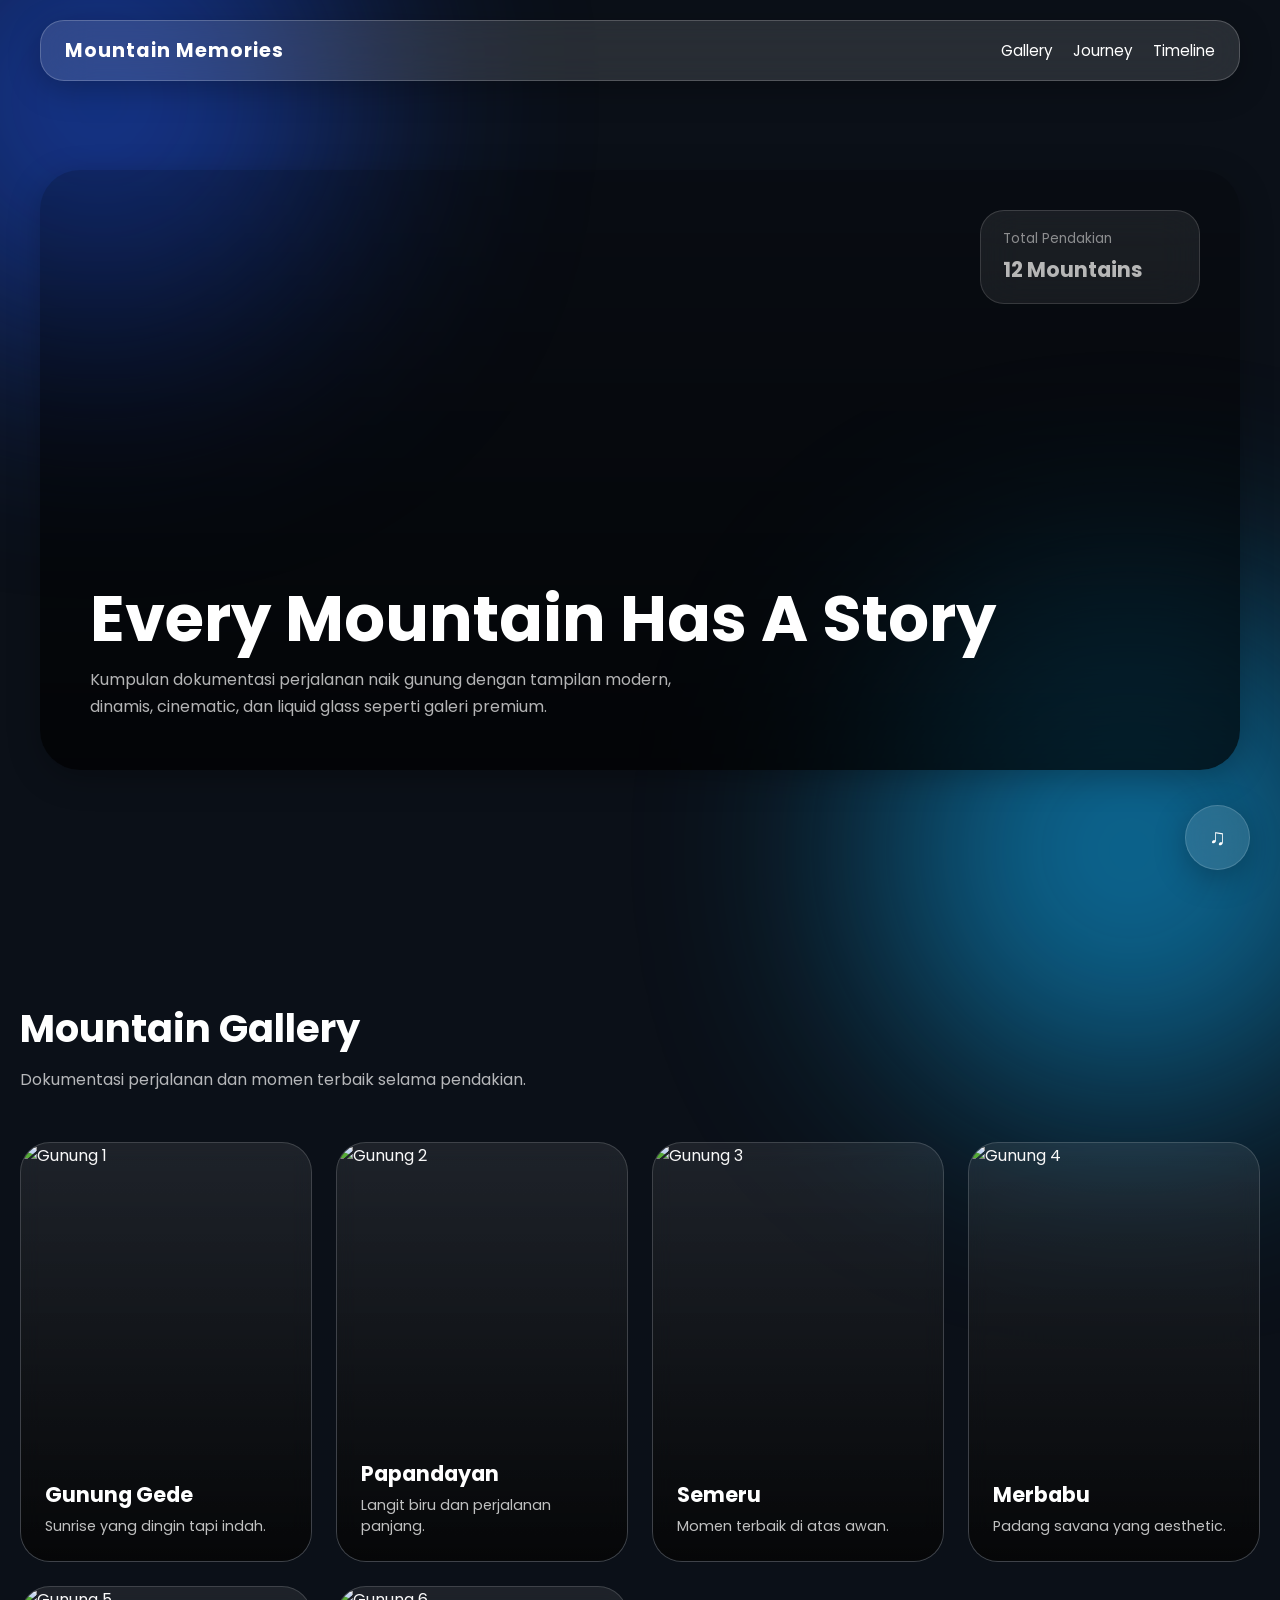
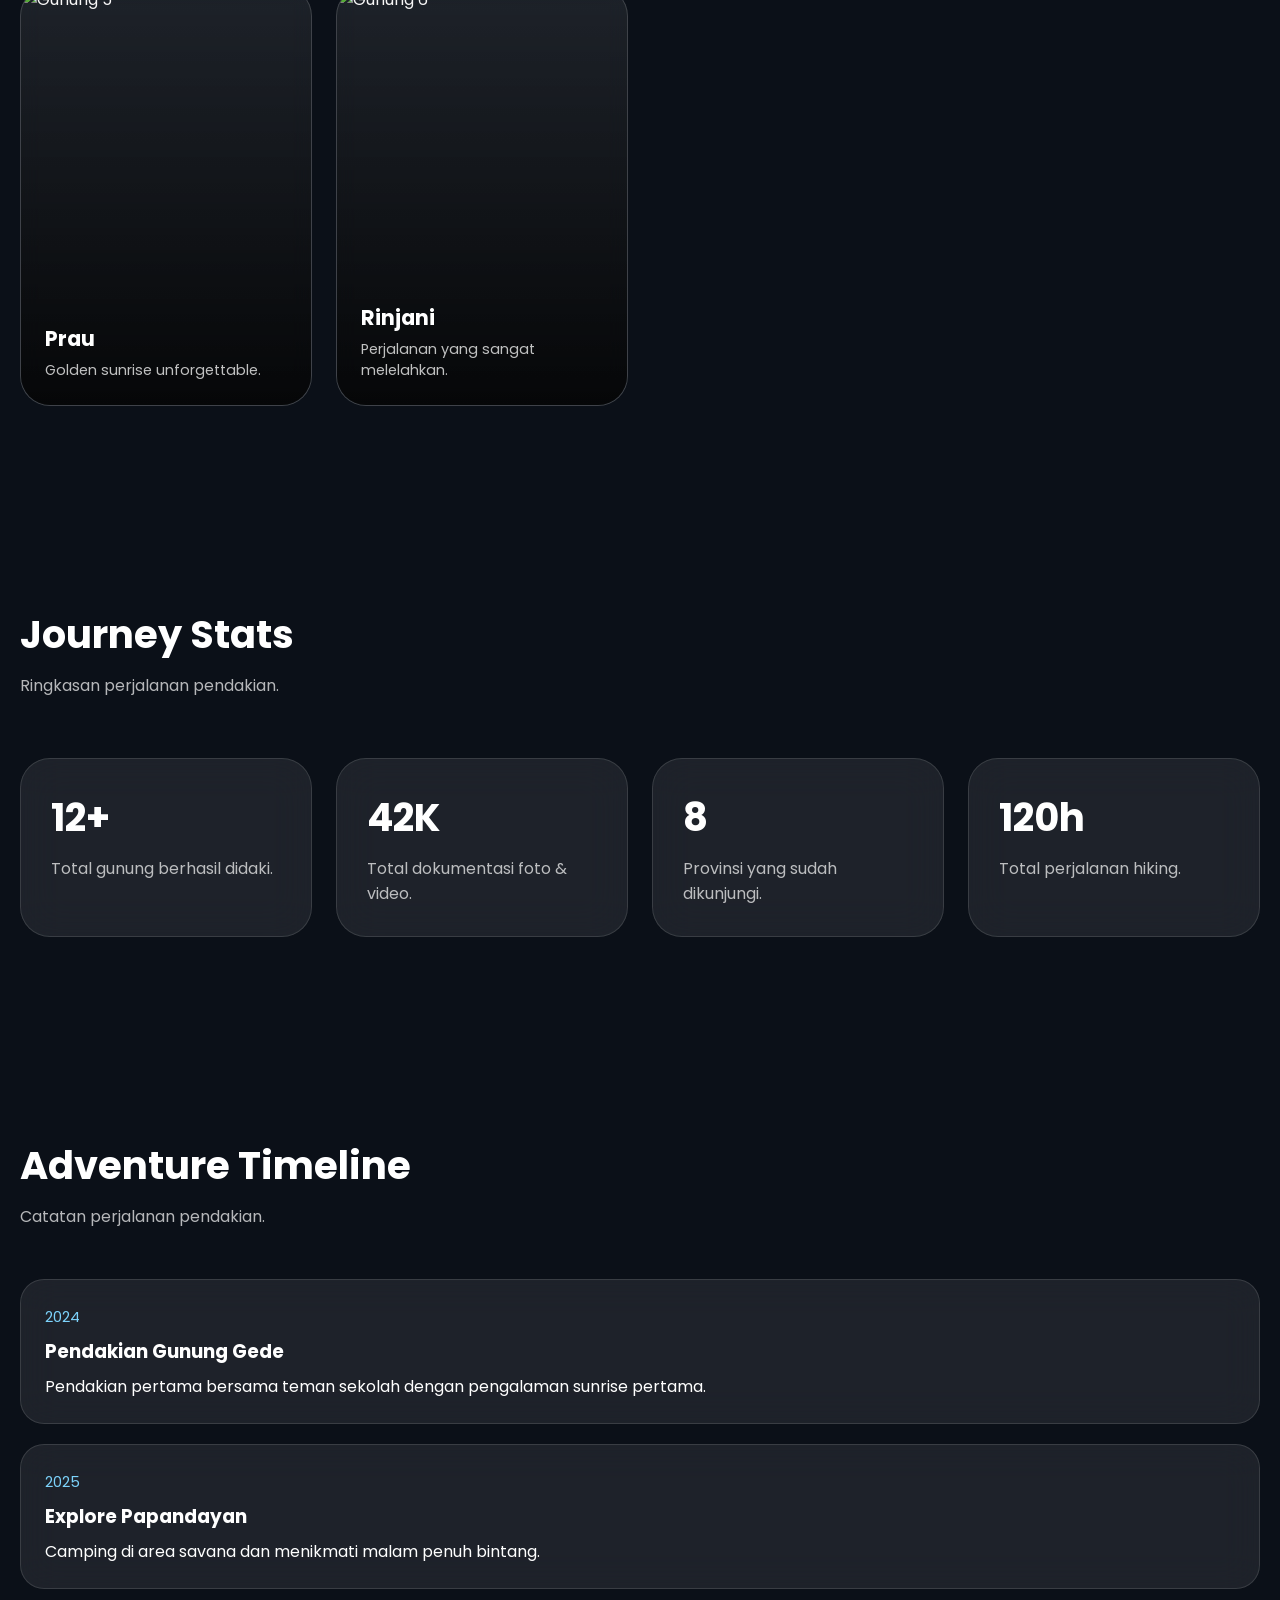
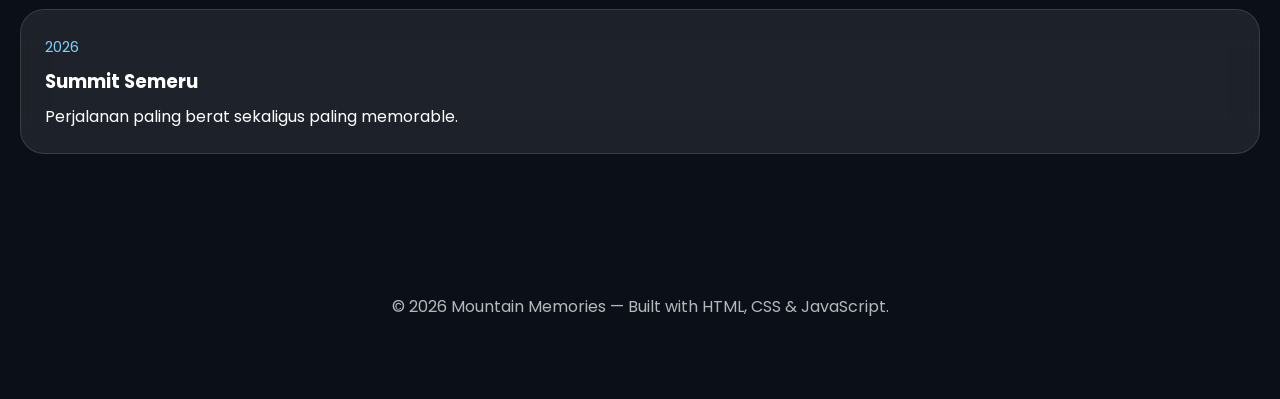
==== gallery/index.html @ 08ed3177 "update galery" ====
<!DOCTYPE html>
<html lang="id">
<head>
  <meta charset="UTF-8" />
  <meta name="viewport" content="width=device-width, initial-scale=1.0" />
  <title>Mountain Memories</title>

  <link rel="preconnect" href="https://fonts.googleapis.com">
  <link rel="preconnect" href="https://fonts.gstatic.com" crossorigin>
  <link href="https://fonts.googleapis.com/css2?family=Poppins:wght@300;400;500;600;700&display=swap" rel="stylesheet">

  <style>
    * {
      margin: 0;
      padding: 0;
      box-sizing: border-box;
    }

    :root {
      --glass: rgba(255,255,255,0.12);
      --glass-border: rgba(255,255,255,0.2);
      --shadow: 0 8px 32px rgba(0,0,0,0.25);
      --text: #ffffff;
      --muted: rgba(255,255,255,0.7);
      --bg: #0b1018;
    }

    body {
      font-family: 'Poppins', sans-serif;
      background: var(--bg);
      color: var(--text);
      overflow-x: hidden;
      min-height: 100vh;
      position: relative;
    }

    body::before,
    body::after {
      content: '';
      position: fixed;
      width: 500px;
      height: 500px;
      border-radius: 50%;
      filter: blur(120px);
      z-index: -1;
      opacity: 0.6;
    }

    body::before {
      background: #1d4ed8;
      top: -150px;
      left: -150px;
    }

    body::after {
      background: #0ea5e9;
      bottom: -200px;
      right: -100px;
    }

    .navbar {
      position: fixed;
      top: 20px;
      left: 50%;
      transform: translateX(-50%);
      width: calc(100% - 40px);
      max-width: 1200px;
      padding: 15px 24px;
      border-radius: 24px;
      background: var(--glass);
      backdrop-filter: blur(25px);
      border: 1px solid var(--glass-border);
      box-shadow: var(--shadow);
      display: flex;
      justify-content: space-between;
      align-items: center;
      z-index: 1000;
    }

    .logo {
      font-size: 1.2rem;
      font-weight: 700;
      letter-spacing: 1px;
    }

    .nav-links {
      display: flex;
      gap: 20px;
    }

    .nav-links a {
      text-decoration: none;
      color: white;
      font-size: 0.95rem;
      transition: 0.3s ease;
    }

    .nav-links a:hover {
      opacity: 0.7;
    }

    .hero {
      min-height: 100vh;
      display: flex;
      align-items: center;
      justify-content: center;
      padding: 120px 20px 80px;
      position: relative;
    }

    .hero-card {
      width: 100%;
      max-width: 1200px;
      min-height: 600px;
      border-radius: 40px;
      overflow: hidden;
      position: relative;
      background: url('https://images.unsplash.com/photo-1506744038136-46273834b3fb?q=80&w=1974&auto=format&fit=crop') center/cover;
      box-shadow: var(--shadow);
    }

    .hero-overlay {
      position: absolute;
      inset: 0;
      background: linear-gradient(to top, rgba(0,0,0,0.7), rgba(0,0,0,0.2));
      display: flex;
      flex-direction: column;
      justify-content: flex-end;
      padding: 50px;
    }

    .hero-overlay h1 {
      font-size: clamp(2.8rem, 5vw, 6rem);
      line-height: 1;
      margin-bottom: 15px;
    }

    .hero-overlay p {
      max-width: 600px;
      color: var(--muted);
      line-height: 1.7;
      font-size: 1rem;
    }

    .floating-info {
      position: absolute;
      top: 40px;
      right: 40px;
      padding: 18px 22px;
      border-radius: 24px;
      background: rgba(255,255,255,0.1);
      backdrop-filter: blur(20px);
      border: 1px solid rgba(255,255,255,0.2);
      width: 220px;
    }

    .floating-info span {
      display: block;
      color: var(--muted);
      font-size: 0.85rem;
      margin-bottom: 5px;
    }

    .floating-info h3 {
      font-size: 1.3rem;
    }

    .section {
      padding: 100px 20px;
      max-width: 1300px;
      margin: auto;
    }

    .section-title {
      margin-bottom: 50px;
    }

    .section-title h2 {
      font-size: 2.4rem;
      margin-bottom: 10px;
    }

    .section-title p {
      color: var(--muted);
    }

    .gallery-grid {
      display: grid;
      grid-template-columns: repeat(auto-fit, minmax(280px, 1fr));
      gap: 24px;
    }

    .gallery-card {
      position: relative;
      height: 420px;
      overflow: hidden;
      border-radius: 30px;
      cursor: pointer;
      transition: transform 0.5s ease;
      background: rgba(255,255,255,0.08);
      border: 1px solid rgba(255,255,255,0.15);
      backdrop-filter: blur(10px);
    }

    .gallery-card:hover {
      transform: translateY(-10px) scale(1.02);
    }

    .gallery-card img {
      width: 100%;
      height: 100%;
      object-fit: cover;
      transition: 0.6s ease;
    }

    .gallery-card:hover img {
      transform: scale(1.1);
    }

    .gallery-content {
      position: absolute;
      inset: 0;
      background: linear-gradient(to top, rgba(0,0,0,0.8), transparent);
      display: flex;
      flex-direction: column;
      justify-content: flex-end;
      padding: 24px;
    }

    .gallery-content h3 {
      font-size: 1.3rem;
      margin-bottom: 6px;
    }

    .gallery-content p {
      color: rgba(255,255,255,0.75);
      font-size: 0.9rem;
    }

    .stats {
      display: grid;
      grid-template-columns: repeat(auto-fit, minmax(220px, 1fr));
      gap: 24px;
      margin-top: 60px;
    }

    .stat-card {
      padding: 30px;
      border-radius: 30px;
      background: rgba(255,255,255,0.08);
      backdrop-filter: blur(20px);
      border: 1px solid rgba(255,255,255,0.12);
      transition: 0.4s ease;
    }

    .stat-card:hover {
      transform: translateY(-8px);
    }

    .stat-card h2 {
      font-size: 2.4rem;
      margin-bottom: 10px;
    }

    .stat-card p {
      color: var(--muted);
    }

    .timeline {
      display: flex;
      flex-direction: column;
      gap: 20px;
    }

    .timeline-card {
      padding: 24px;
      border-radius: 24px;
      background: rgba(255,255,255,0.08);
      border: 1px solid rgba(255,255,255,0.12);
      backdrop-filter: blur(18px);
      transition: 0.4s ease;
    }

    .timeline-card:hover {
      transform: translateX(10px);
    }

    .timeline-card span {
      color: #7dd3fc;
      font-size: 0.9rem;
    }

    .timeline-card h3 {
      margin: 8px 0;
    }

    footer {
      padding: 40px 20px 80px;
      text-align: center;
      color: var(--muted);
    }

    .lightbox {
      position: fixed;
      inset: 0;
      background: rgba(0,0,0,0.9);
      display: flex;
      align-items: center;
      justify-content: center;
      opacity: 0;
      pointer-events: none;
      transition: 0.4s ease;
      z-index: 2000;
      padding: 20px;
    }

    .lightbox.active {
      opacity: 1;
      pointer-events: auto;
    }

    .lightbox img {
      max-width: 90%;
      max-height: 90vh;
      border-radius: 24px;
    }

    .close-btn {
      position: absolute;
      top: 30px;
      right: 40px;
      font-size: 2rem;
      cursor: pointer;
      color: white;
    }

    .music-btn {
      position: fixed;
      bottom: 30px;
      right: 30px;
      width: 65px;
      height: 65px;
      border-radius: 50%;
      border: none;
      background: rgba(255,255,255,0.12);
      backdrop-filter: blur(20px);
      color: white;
      font-size: 1.4rem;
      cursor: pointer;
      border: 1px solid rgba(255,255,255,0.15);
      box-shadow: var(--shadow);
      transition: 0.4s ease;
      z-index: 1000;
    }

    .music-btn:hover {
      transform: scale(1.1);
    }

    .reveal {
      opacity: 0;
      transform: translateY(40px);
      transition: 1s ease;
    }

    .reveal.active {
      opacity: 1;
      transform: translateY(0);
    }

    @media(max-width: 768px) {
      .navbar {
        padding: 14px 18px;
      }

      .nav-links {
        display: none;
      }

      .hero-overlay {
        padding: 30px;
      }

      .floating-info {
        top: auto;
        bottom: 20px;
        right: 20px;
        width: 180px;
      }

      .gallery-card {
        height: 350px;
      }
/* ========================= */
/* RESPONSIVE TABLET */
/* ========================= */
@media (max-width: 1024px) {

  .navbar {
    width: calc(100% - 30px);
    padding: 14px 20px;
  }

  .hero {
    padding-top: 120px;
  }

  .hero-card {
    min-height: 520px;
    border-radius: 32px;
  }

  .hero-overlay {
    padding: 40px;
  }

  .hero-overlay h1 {
    font-size: clamp(2.5rem, 5vw, 4.5rem);
  }

  .floating-info {
    width: 200px;
    top: 30px;
    right: 30px;
  }

  .gallery-grid {
    grid-template-columns: repeat(2, 1fr);
    grid-auto-rows: 240px;
  }

  .gallery-card.landscape {
    grid-column: span 2;
  }

  .gallery-card.portrait {
    grid-row: span 2;
  }

  .section {
    padding: 80px 20px;
  }

  .stats {
    grid-template-columns: repeat(2, 1fr);
  }
}


/* ========================= */
/* RESPONSIVE MOBILE */
/* ========================= */
@media (max-width: 768px) {

  body {
    overflow-x: hidden;
  }

  .navbar {
    top: 14px;
    width: calc(100% - 20px);
    padding: 14px 16px;
    border-radius: 20px;
  }

  .logo {
    font-size: 1rem;
  }

  .nav-links {
    display: none;
  }

  .hero {
    min-height: auto;
    padding: 110px 14px 50px;
  }

  .hero-card {
    min-height: 520px;
    border-radius: 28px;
  }

  .hero-overlay {
    padding: 24px;
  }

  .hero-overlay h1 {
    font-size: 2.2rem;
    line-height: 1.1;
    margin-bottom: 12px;
  }

  .hero-overlay p {
    font-size: 0.92rem;
    line-height: 1.6;
  }

  .floating-info {
    width: 160px;
    padding: 14px 18px;
    bottom: 20px;
    top: auto;
    right: 20px;
    border-radius: 18px;
  }

  .floating-info h3 {
    font-size: 1rem;
  }

  .section {
    padding: 70px 14px;
  }

  .section-title {
    margin-bottom: 30px;
  }

  .section-title h2 {
    font-size: 2rem;
  }

  .gallery-grid {
    display: flex;
    flex-direction: column;
    gap: 18px;
  }

  .gallery-card,
  .gallery-card.landscape,
  .gallery-card.portrait,
  .gallery-card.square {
    height: 300px;
  }

  .gallery-content {
    padding: 18px;
  }

  .gallery-content h3 {
    font-size: 1.1rem;
  }

  .gallery-content p {
    font-size: 0.82rem;
  }

  .stats {
    grid-template-columns: 1fr;
    gap: 18px;
  }

  .stat-card {
    padding: 24px;
    border-radius: 24px;
  }

  .timeline-card {
    padding: 20px;
  }

  .music-btn {
    width: 55px;
    height: 55px;
    font-size: 1.1rem;
    bottom: 20px;
    right: 20px;
  }

  .lightbox img {
    max-width: 100%;
    border-radius: 20px;
  }

  .close-btn {
    top: 20px;
    right: 20px;
  }
}
    }

/* ========================= */
/* RESPONSIVE SMALL MOBILE */
/* ========================= */
@media (max-width: 480px) {

  .hero-overlay h1 {
    font-size: 1.8rem;
  }

  .hero-overlay p {
    font-size: 0.85rem;
  }

  .gallery-card {
    height: 260px !important;
  }

  .section-title h2 {
    font-size: 1.6rem;
  }

  .stat-card h2 {
    font-size: 2rem;
  }

  .timeline-card h3 {
    font-size: 1rem;
  }
}
  </style>
</head>
<body>

  <nav class="navbar">
    <div class="logo">Mountain Memories</div>

    <div class="nav-links">
      <a href="#gallery">Gallery</a>
      <a href="#stats">Journey</a>
      <a href="#timeline">Timeline</a>
    </div>
  </nav>

  <section class="hero">
    <div class="hero-card reveal">

      <div class="floating-info">
        <span>Total Pendakian</span>
        <h3>12 Mountains</h3>
      </div>

      <div class="hero-overlay">
        <h1>Every Mountain Has A Story</h1>
        <p>
          Kumpulan dokumentasi perjalanan naik gunung dengan tampilan modern,
          dinamis, cinematic, dan liquid glass seperti galeri premium.
        </p>
      </div>

    </div>
  </section>

  <section class="section" id="gallery">

    <div class="section-title reveal">
      <h2>Mountain Gallery</h2>
      <p>Dokumentasi perjalanan dan momen terbaik selama pendakian.</p>
    </div>

    <div class="gallery-grid">

      <div class="gallery-card reveal">
        <img src="https://images.unsplash.com/photo-1464822759023-fed622ff2c3b?q=80&w=1974&auto=format&fit=crop" alt="Gunung 1">

        <div class="gallery-content">
          <h3>Gunung Gede</h3>
          <p>Sunrise yang dingin tapi indah.</p>
        </div>
      </div>

      <div class="gallery-card reveal">
        <img src="https://images.unsplash.com/photo-1500530855697-b586d89ba3ee?q=80&w=1974&auto=format&fit=crop" alt="Gunung 2">

        <div class="gallery-content">
          <h3>Papandayan</h3>
          <p>Langit biru dan perjalanan panjang.</p>
        </div>
      </div>

      <div class="gallery-card reveal">
        <img src="https://images.unsplash.com/photo-1519681393784-d120267933ba?q=80&w=1974&auto=format&fit=crop" alt="Gunung 3">

        <div class="gallery-content">
          <h3>Semeru</h3>
          <p>Momen terbaik di atas awan.</p>
        </div>
      </div>

      <div class="gallery-card reveal">
        <img src="https://images.unsplash.com/photo-1501785888041-af3ef285b470?q=80&w=1974&auto=format&fit=crop" alt="Gunung 4">

        <div class="gallery-content">
          <h3>Merbabu</h3>
          <p>Padang savana yang aesthetic.</p>
        </div>
      </div>

      <div class="gallery-card reveal">
        <img src="https://images.unsplash.com/photo-1441974231531-c6227db76b6e?q=80&w=1974&auto=format&fit=crop" alt="Gunung 5">

        <div class="gallery-content">
          <h3>Prau</h3>
          <p>Golden sunrise unforgettable.</p>
        </div>
      </div>

      <div class="gallery-card reveal">
        <img src="https://images.unsplash.com/photo-1507525428034-b723cf961d3e?q=80&w=1974&auto=format&fit=crop" alt="Gunung 6">

        <div class="gallery-content">
          <h3>Rinjani</h3>
          <p>Perjalanan yang sangat melelahkan.</p>
        </div>
      </div>

    </div>
  </section>

  <section class="section" id="stats">

    <div class="section-title reveal">
      <h2>Journey Stats</h2>
      <p>Ringkasan perjalanan pendakian.</p>
    </div>

    <div class="stats">

      <div class="stat-card reveal">
        <h2>12+</h2>
        <p>Total gunung berhasil didaki.</p>
      </div>

      <div class="stat-card reveal">
        <h2>42K</h2>
        <p>Total dokumentasi foto & video.</p>
      </div>

      <div class="stat-card reveal">
        <h2>8</h2>
        <p>Provinsi yang sudah dikunjungi.</p>
      </div>

      <div class="stat-card reveal">
        <h2>120h</h2>
        <p>Total perjalanan hiking.</p>
      </div>

    </div>
  </section>

  <section class="section" id="timeline">

    <div class="section-title reveal">
      <h2>Adventure Timeline</h2>
      <p>Catatan perjalanan pendakian.</p>
    </div>

    <div class="timeline">

      <div class="timeline-card reveal">
        <span>2024</span>
        <h3>Pendakian Gunung Gede</h3>
        <p>Pendakian pertama bersama teman sekolah dengan pengalaman sunrise pertama.</p>
      </div>

      <div class="timeline-card reveal">
        <span>2025</span>
        <h3>Explore Papandayan</h3>
        <p>Camping di area savana dan menikmati malam penuh bintang.</p>
      </div>

      <div class="timeline-card reveal">
        <span>2026</span>
        <h3>Summit Semeru</h3>
        <p>Perjalanan paling berat sekaligus paling memorable.</p>
      </div>

    </div>
  </section>

  <footer>
    © 2026 Mountain Memories — Built with HTML, CSS & JavaScript.
  </footer>

  <div class="lightbox" id="lightbox">
    <span class="close-btn">×</span>
    <img src="" alt="Preview">
  </div>

  <button class="music-btn">♫</button>

  <script>

    const cards = document.querySelectorAll('.gallery-card');
    const lightbox = document.getElementById('lightbox');
    const lightboxImg = lightbox.querySelector('img');
    const closeBtn = document.querySelector('.close-btn');

    cards.forEach(card => {
      card.addEventListener('click', () => {
        const imgSrc = card.querySelector('img').src;
        lightboxImg.src = imgSrc;
        lightbox.classList.add('active');
      });
    });

    closeBtn.addEventListener('click', () => {
      lightbox.classList.remove('active');
    });

    lightbox.addEventListener('click', (e) => {
      if(e.target === lightbox) {
        lightbox.classList.remove('active');
      }
    });

    const revealElements = document.querySelectorAll('.reveal');

    function revealOnScroll() {
      revealElements.forEach(el => {
        const windowHeight = window.innerHeight;
        const elementTop = el.getBoundingClientRect().top;

        if(elementTop < windowHeight - 80) {
          el.classList.add('active');
        }
      });
    }

    window.addEventListener('scroll', revealOnScroll);
    revealOnScroll();

    const hero = document.querySelector('.hero-card');

    document.addEventListener('mousemove', (e) => {
      const x = (window.innerWidth / 2 - e.pageX) / 40;
      const y = (window.innerHeight / 2 - e.pageY) / 40;

      hero.style.transform = `rotateY(${x}deg) rotateX(${-y}deg)`;
    });

  </script>

</body>
</html>
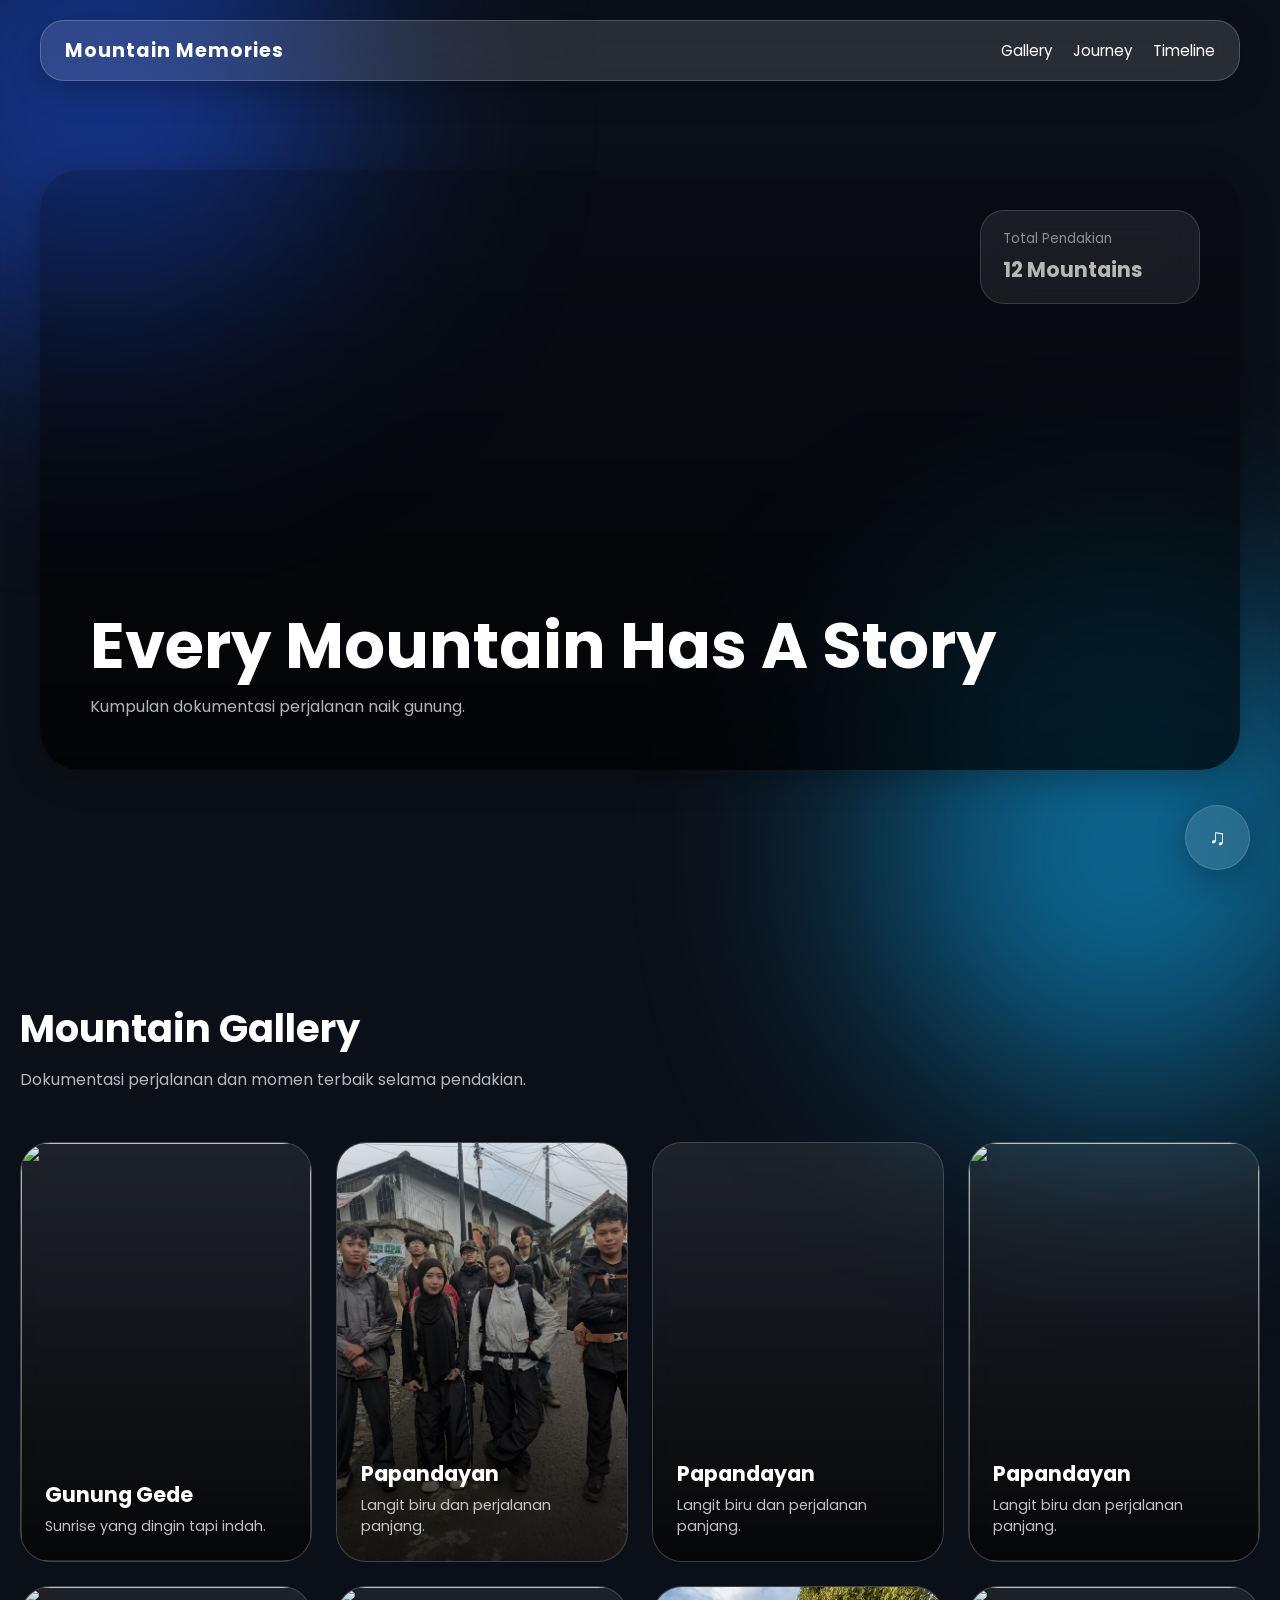
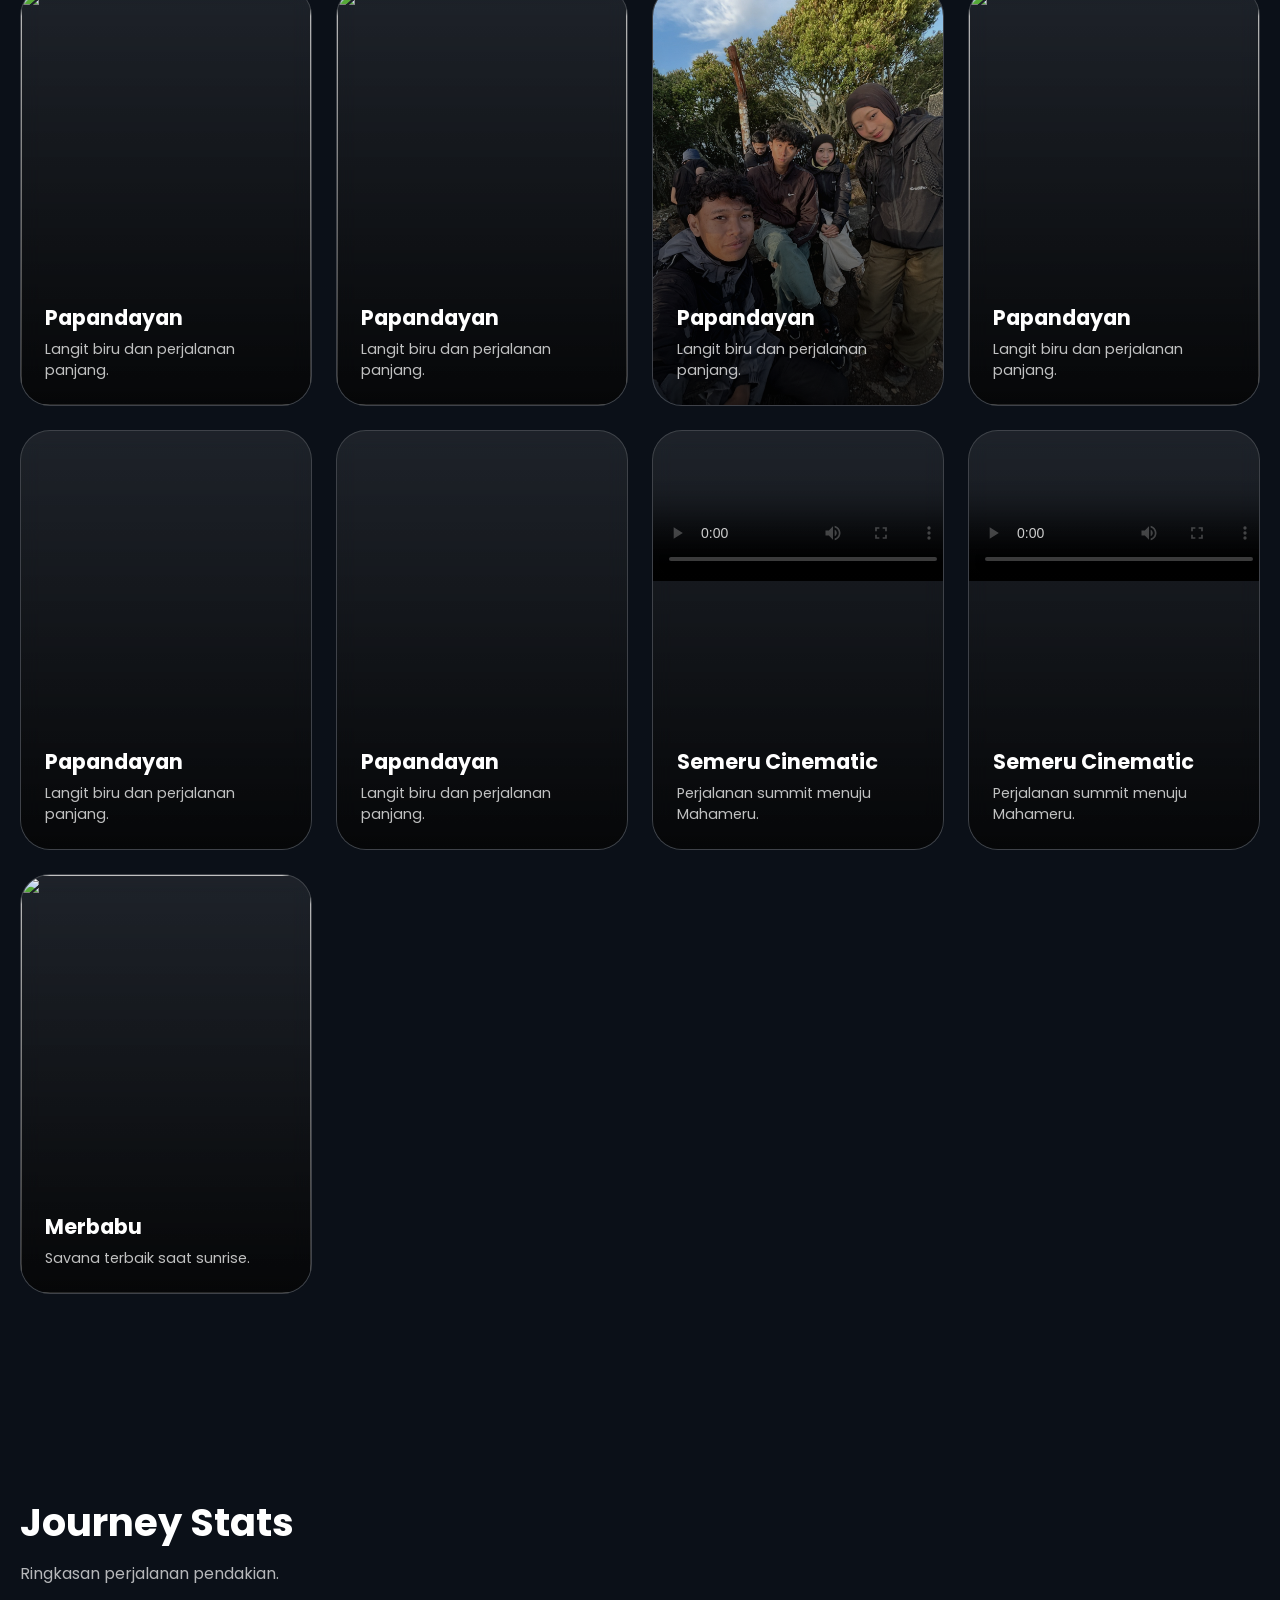
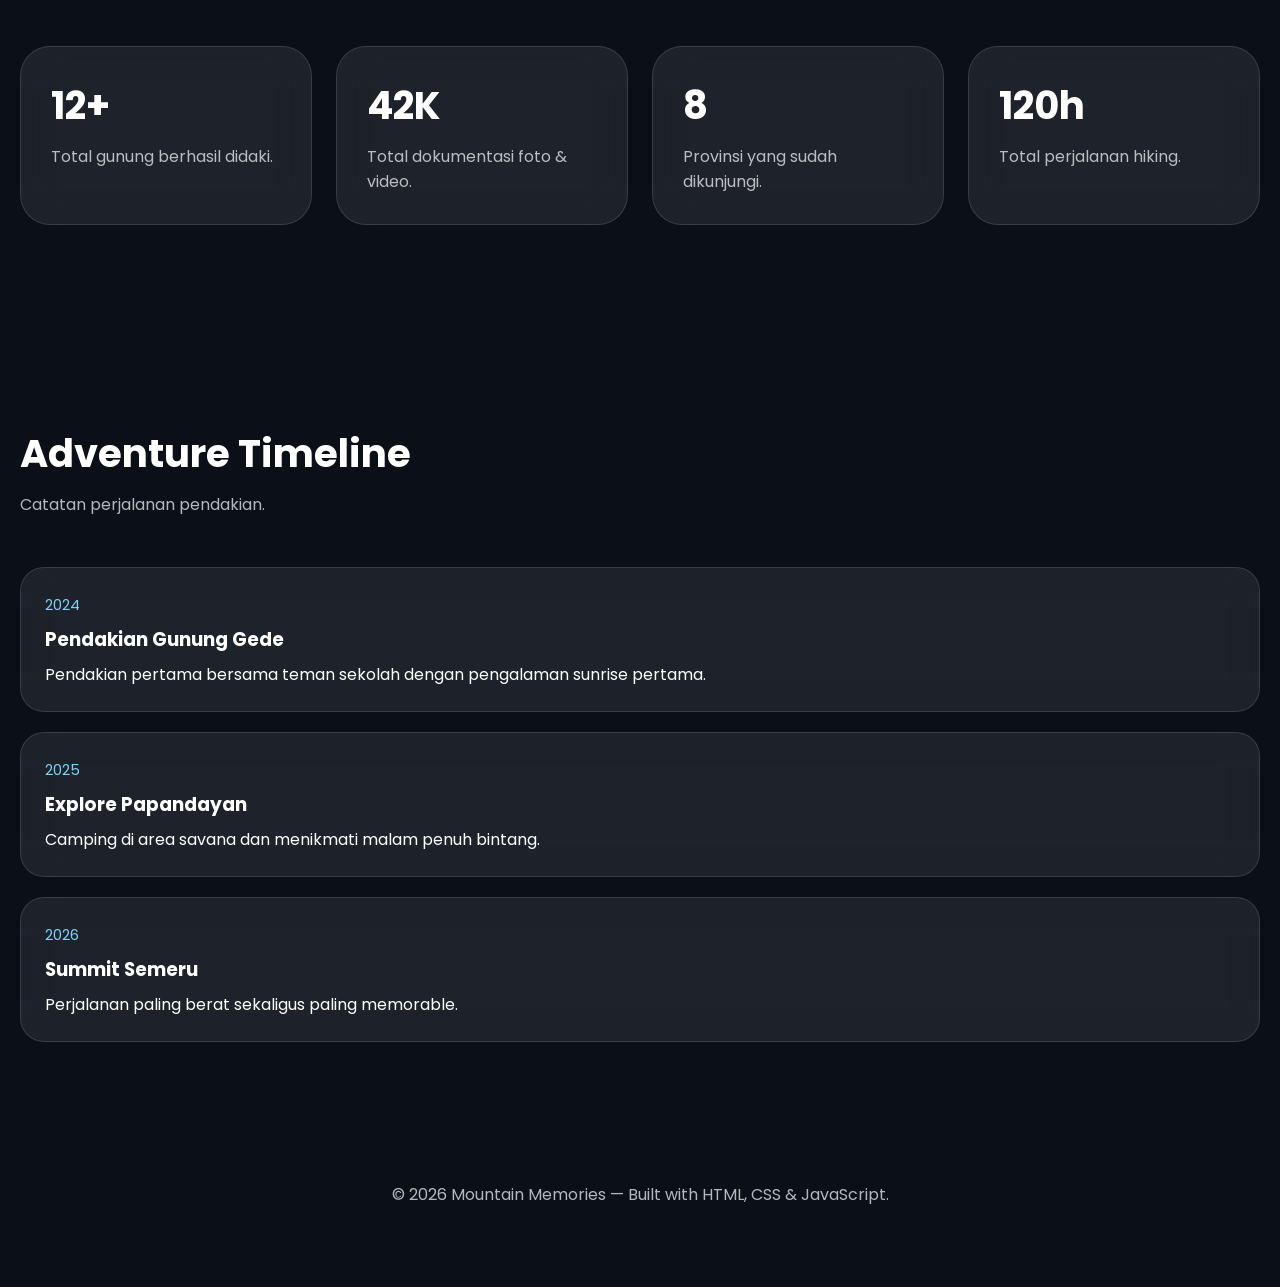
==== commit 9c01b3f4: "update gallery" ====
--- a/gallery/index.html
+++ b/gallery/index.html
@@ -609,6 +609,8 @@
     font-size: 1rem;
   }
 }
+
+
   </style>
 </head>
 <body>
@@ -634,78 +636,149 @@
       <div class="hero-overlay">
         <h1>Every Mountain Has A Story</h1>
         <p>
-          Kumpulan dokumentasi perjalanan naik gunung dengan tampilan modern,
-          dinamis, cinematic, dan liquid glass seperti galeri premium.
+          Kumpulan dokumentasi perjalanan naik gunung.
         </p>
       </div>
 
     </div>
   </section>
 
-  <section class="section" id="gallery">
-
-    <div class="section-title reveal">
-      <h2>Mountain Gallery</h2>
-      <p>Dokumentasi perjalanan dan momen terbaik selama pendakian.</p>
-    </div>
-
-    <div class="gallery-grid">
-
-      <div class="gallery-card reveal">
-        <img src="https://images.unsplash.com/photo-1464822759023-fed622ff2c3b?q=80&w=1974&auto=format&fit=crop" alt="Gunung 1">
-
-        <div class="gallery-content">
-          <h3>Gunung Gede</h3>
-          <p>Sunrise yang dingin tapi indah.</p>
-        </div>
-      </div>
-
-      <div class="gallery-card reveal">
-        <img src="https://images.unsplash.com/photo-1500530855697-b586d89ba3ee?q=80&w=1974&auto=format&fit=crop" alt="Gunung 2">
-
-        <div class="gallery-content">
-          <h3>Papandayan</h3>
-          <p>Langit biru dan perjalanan panjang.</p>
-        </div>
-      </div>
-
-      <div class="gallery-card reveal">
-        <img src="https://images.unsplash.com/photo-1519681393784-d120267933ba?q=80&w=1974&auto=format&fit=crop" alt="Gunung 3">
-
-        <div class="gallery-content">
-          <h3>Semeru</h3>
-          <p>Momen terbaik di atas awan.</p>
-        </div>
-      </div>
-
-      <div class="gallery-card reveal">
-        <img src="https://images.unsplash.com/photo-1501785888041-af3ef285b470?q=80&w=1974&auto=format&fit=crop" alt="Gunung 4">
-
-        <div class="gallery-content">
-          <h3>Merbabu</h3>
-          <p>Padang savana yang aesthetic.</p>
-        </div>
-      </div>
-
-      <div class="gallery-card reveal">
-        <img src="https://images.unsplash.com/photo-1441974231531-c6227db76b6e?q=80&w=1974&auto=format&fit=crop" alt="Gunung 5">
-
-        <div class="gallery-content">
-          <h3>Prau</h3>
-          <p>Golden sunrise unforgettable.</p>
-        </div>
-      </div>
-
-      <div class="gallery-card reveal">
-        <img src="https://images.unsplash.com/photo-1507525428034-b723cf961d3e?q=80&w=1974&auto=format&fit=crop" alt="Gunung 6">
-
-        <div class="gallery-content">
-          <h3>Rinjani</h3>
-          <p>Perjalanan yang sangat melelahkan.</p>
-        </div>
-      </div>
-
-    </div>
+
+<!-- ========================= -->
+<!-- GALLERY -->
+<!-- ========================= -->
+
+<section class="section" id="gallery">
+
+  <div class="section-title reveal">
+    <h2>Mountain Gallery</h2>
+    <p>Dokumentasi perjalanan dan momen terbaik selama pendakian.</p>
+  </div>
+
+  <div class="gallery-grid">
+
+    <!-- LANDSCAPE -->
+    <div class="gallery-card landscape reveal">
+      <img src="">
+
+      <div class="gallery-content">
+        <h3>Gunung Gede</h3>
+        <p>Sunrise yang dingin tapi indah.</p>
+      </div>
+    </div>
+
+    <!-- PORTRAIT -->
+    <div class="gallery-card portrait reveal">
+      <img src="images/1 (1).HEIC">
+
+      <div class="gallery-content">
+        <h3>Papandayan</h3>
+        <p>Langit biru dan perjalanan panjang.</p>
+      </div>
+    </div>
+        <div class="gallery-card portrait reveal">
+      <img src="images/1 (2).HEIC">
+
+      <div class="gallery-content">
+        <h3>Papandayan</h3>
+        <p>Langit biru dan perjalanan panjang.</p>
+      </div>
+    </div>
+        <div class="gallery-card portrait reveal">
+      <img src="images/1 (3).HEIC">
+
+      <div class="gallery-content">
+        <h3>Papandayan</h3>
+        <p>Langit biru dan perjalanan panjang.</p>
+      </div>
+    </div>
+    <div class="gallery-card portrait reveal">
+      <img src="images/1 (4).HEIC">
+
+      <div class="gallery-content">
+        <h3>Papandayan</h3>
+        <p>Langit biru dan perjalanan panjang.</p>
+      </div>
+    </div>
+    <div class="gallery-card portrait reveal">
+      <img src="images/1 (5).HEIC">
+
+      <div class="gallery-content">
+        <h3>Papandayan</h3>
+        <p>Langit biru dan perjalanan panjang.</p>
+      </div>
+    </div>
+        <div class="gallery-card portrait reveal">
+      <img src="images/1 (6).HEIC">
+
+      <div class="gallery-content">
+        <h3>Papandayan</h3>
+        <p>Langit biru dan perjalanan panjang.</p>
+      </div>
+    </div>
+        <div class="gallery-card portrait reveal">
+      <img src="images/1 (7).HEIC">
+
+      <div class="gallery-content">
+        <h3>Papandayan</h3>
+        <p>Langit biru dan perjalanan panjang.</p>
+      </div>
+    </div>
+        <div class="gallery-card portrait reveal">
+      <img src="images/1 (8).HEIC">
+
+      <div class="gallery-content">
+        <h3>Papandayan</h3>
+        <p>Langit biru dan perjalanan panjang.</p>
+      </div>
+    </div>
+        <div class="gallery-card portrait reveal">
+      <img src="images/1 (9).HEIC">
+
+      <div class="gallery-content">
+        <h3>Papandayan</h3>
+        <p>Langit biru dan perjalanan panjang.</p>
+      </div>
+    </div>
+
+    <!-- VIDEO -->
+    <div class="gallery-card landscape video-item reveal">
+
+      <video controls playsinline preload="metadata" poster="thumbnail.jpg">
+        <source src="videos/1 (1).MOV" type="video/mp4">
+      </video>
+
+      <div class="gallery-content">
+        <h3>Semeru Cinematic</h3>
+        <p>Perjalanan summit menuju Mahameru.</p>
+      </div>
+    </div>
+        <div class="gallery-card landscape video-item reveal">
+
+      <video controls playsinline preload="metadata" poster="thumbnail.jpg">
+        <source src="videos/1 (1).MOV" type="video/mp4">
+      </video>
+
+      <div class="gallery-content">
+        <h3>Semeru Cinematic</h3>
+        <p>Perjalanan summit menuju Mahameru.</p>
+      </div>
+    </div>
+
+    <!-- SQUARE -->
+    <div class="gallery-card square reveal">
+      <img src="https://images.unsplash.com/photo-1519681393784-d120267933ba?q=80&w=1974&auto=format&fit=crop">
+
+      <div class="gallery-content">
+        <h3>Merbabu</h3>
+        <p>Savana terbaik saat sunrise.</p>
+      </div>
+    </div>
+
+  </div>
+
+</section>
+
   </section>
 
   <section class="section" id="stats">
@@ -780,6 +853,8 @@
   </div>
 
   <button class="music-btn">♫</button>
+
+  
 
   <script>
 
@@ -831,7 +906,113 @@
       hero.style.transform = `rotateY(${x}deg) rotateX(${-y}deg)`;
     });
 
-  </script>
+/* ========================= */
+/* AUTO DETECT IMAGE & VIDEO */
+/* ========================= */
+
+document.querySelectorAll('.gallery-card').forEach(card => {
+
+  const img = card.querySelector('img');
+
+  const video = card.querySelector('video');
+
+  /* ========================= */
+  /* IMAGE SUPPORT */
+  /* ========================= */
+
+  if(img){
+
+    const src = img.getAttribute('src');
+
+    if(src){
+
+      const extension =
+      src.split('.').pop().toLowerCase();
+
+      const supportedImages = [
+        'jpg',
+        'jpeg',
+        'png',
+        'webp',
+        'heic',
+        'heif'
+      ];
+
+      if(supportedImages.includes(extension)){
+
+        img.loading = 'lazy';
+
+        img.decoding = 'async';
+
+      }
+
+    }
+
+  }
+
+  /* ========================= */
+  /* VIDEO SUPPORT */
+  /* ========================= */
+
+  if(video){
+
+    const source =
+    video.querySelector('source');
+
+    if(source){
+
+      const src =
+      source.getAttribute('src');
+
+      const extension =
+      src.split('.').pop().toLowerCase();
+
+      const supportedVideos = [
+        'mp4',
+        'mov',
+        'MOV',
+        'webm'
+      ];
+
+      if(supportedVideos.includes(extension)){
+
+        video.setAttribute(
+          'playsinline',
+          true
+        );
+
+        video.setAttribute(
+          'preload',
+          'metadata'
+        );
+
+      }
+
+    }
+
+  }
+
+});
+
+
+/* ========================= */
+/* HEIC FALLBACK */
+/* ========================= */
+
+document.querySelectorAll('img').forEach(img => {
+
+  img.onerror = () => {
+
+    console.log(
+      'Format mungkin tidak didukung browser:',
+      img.src
+    );
+
+  };
+
+});
+
+</script>
 
 </body>
 </html>
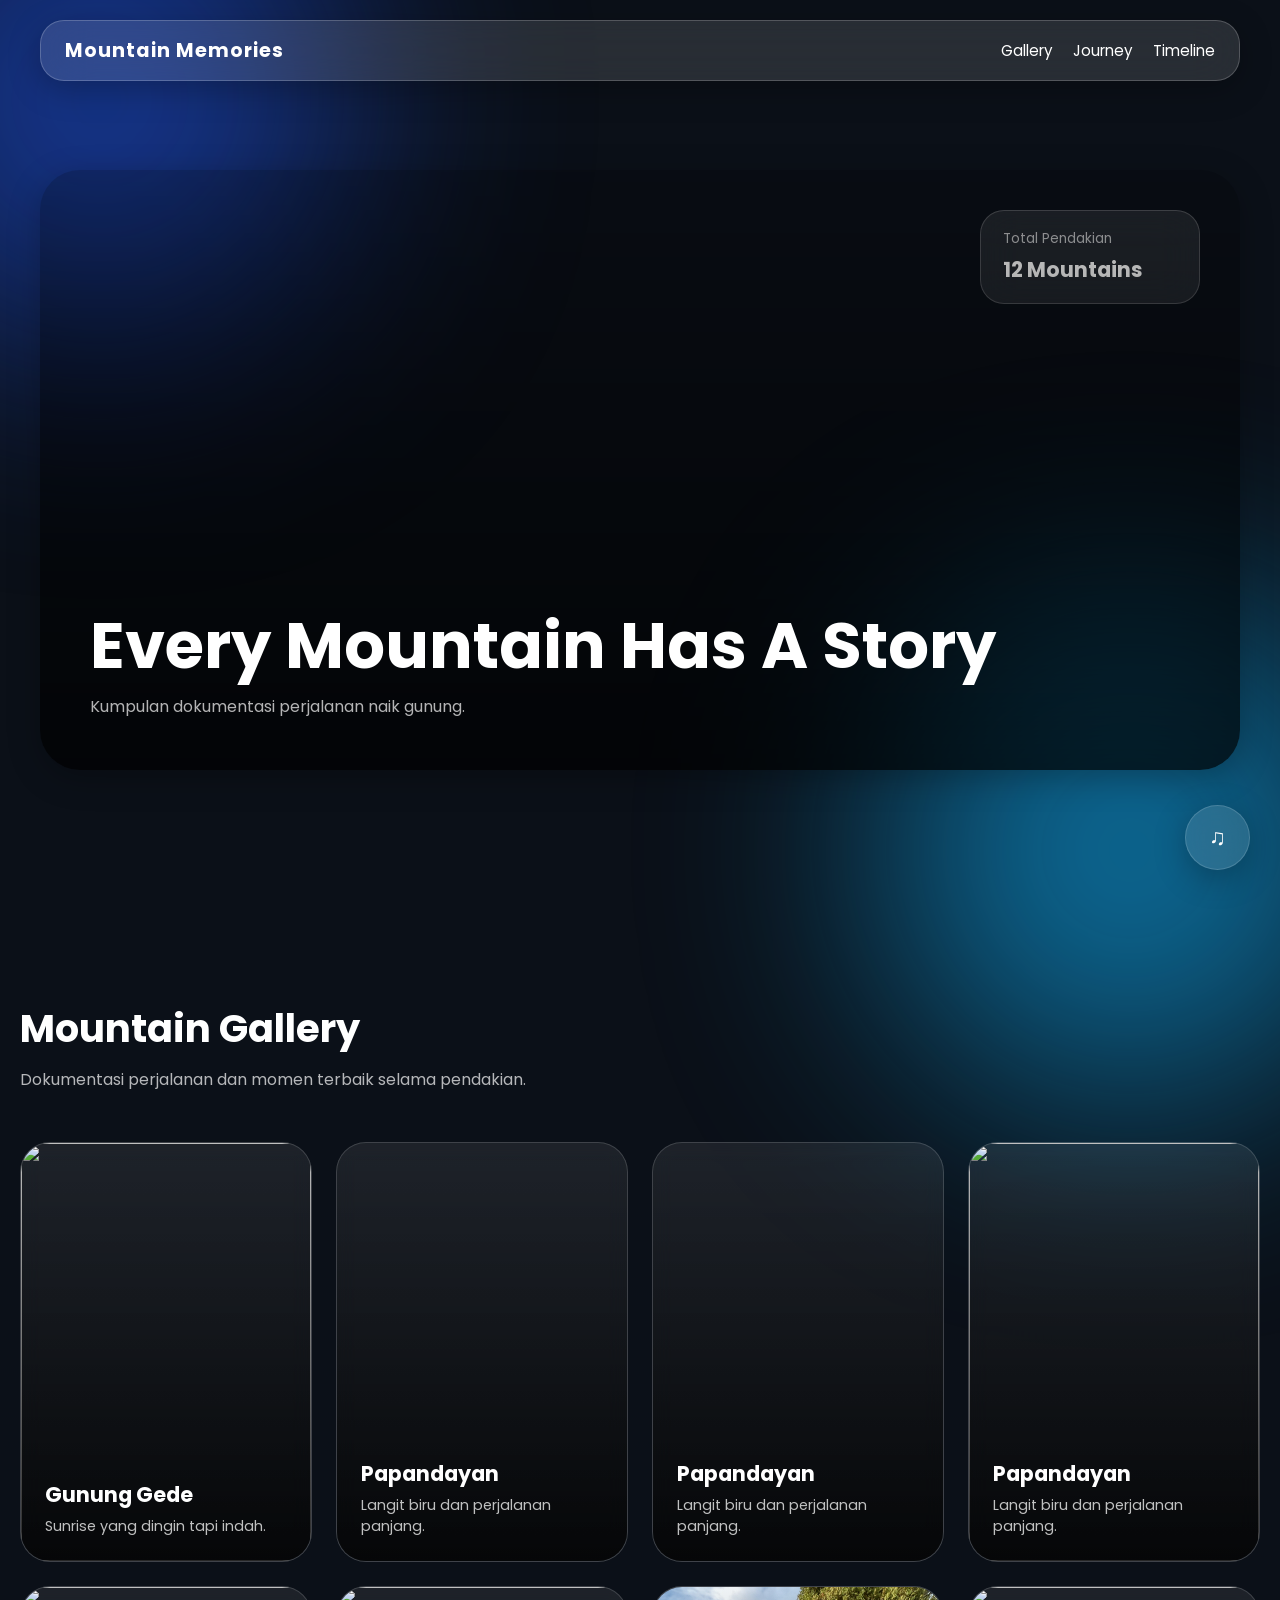
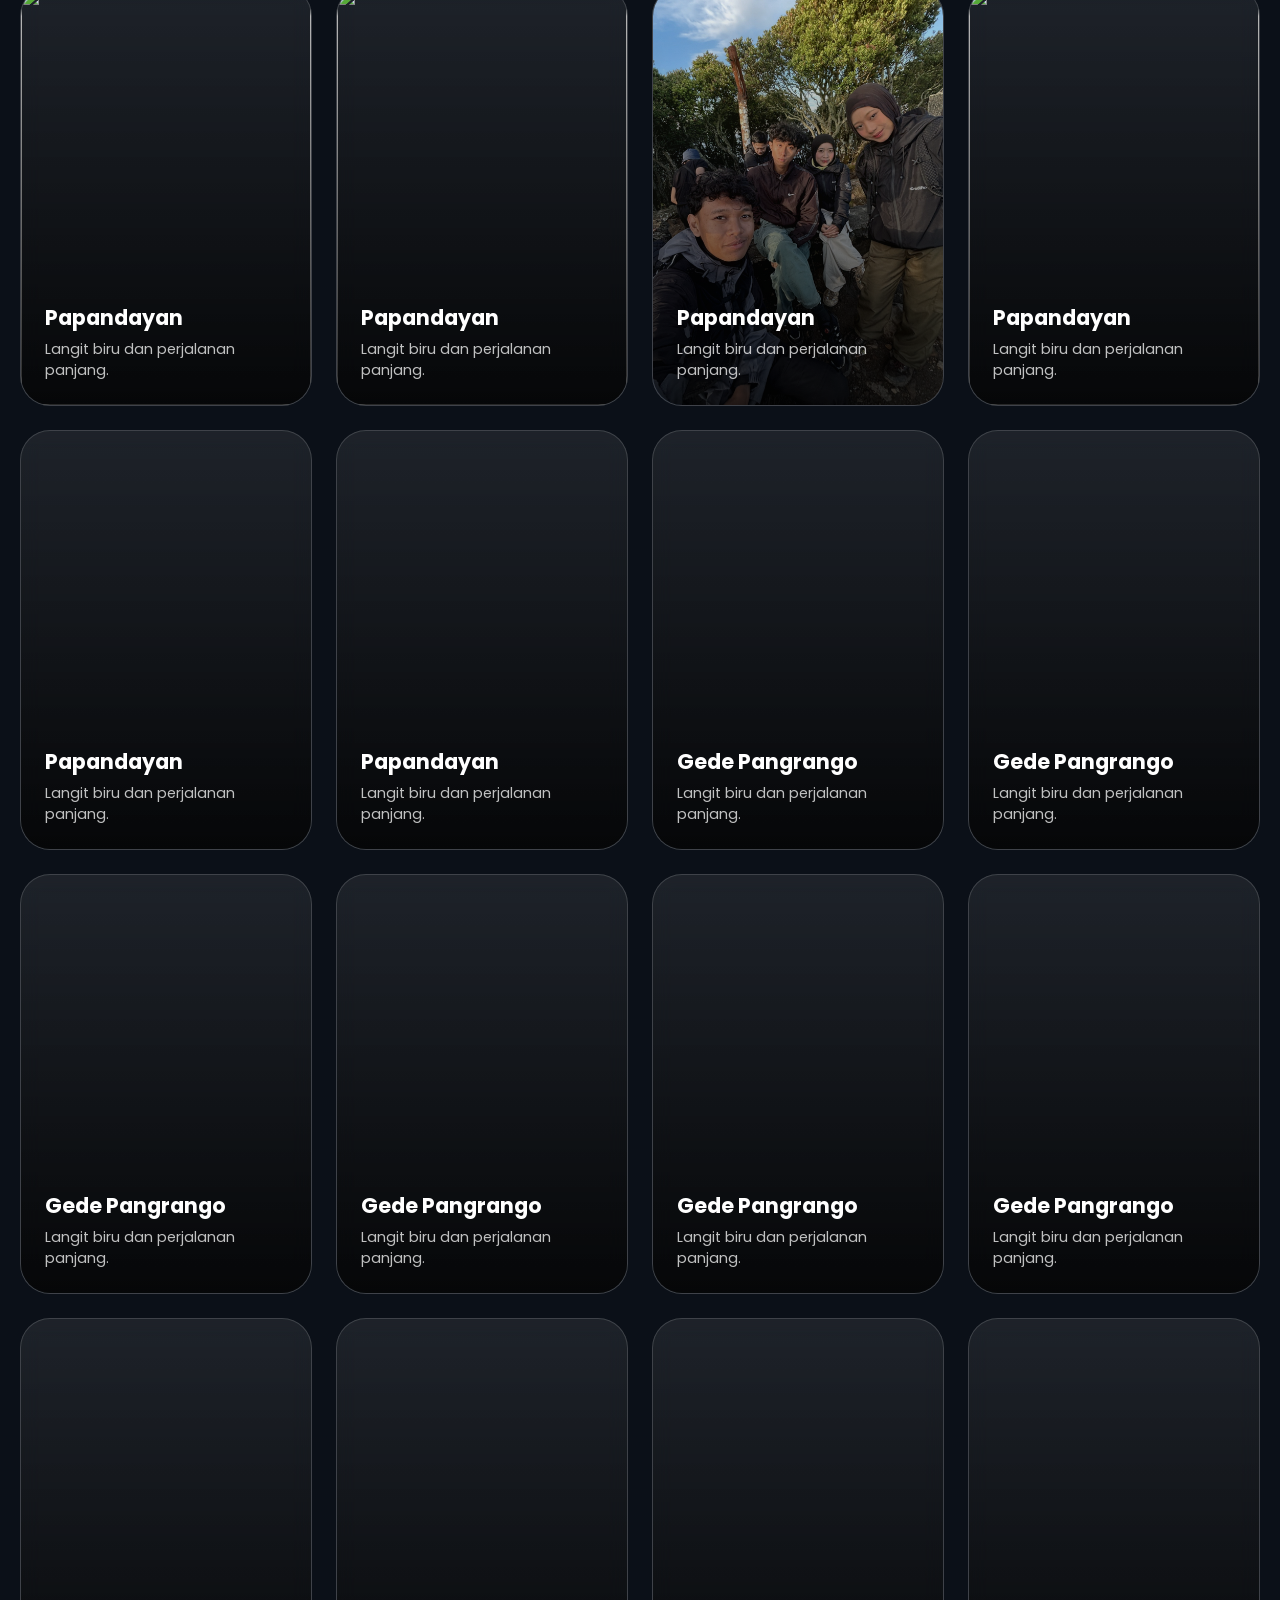
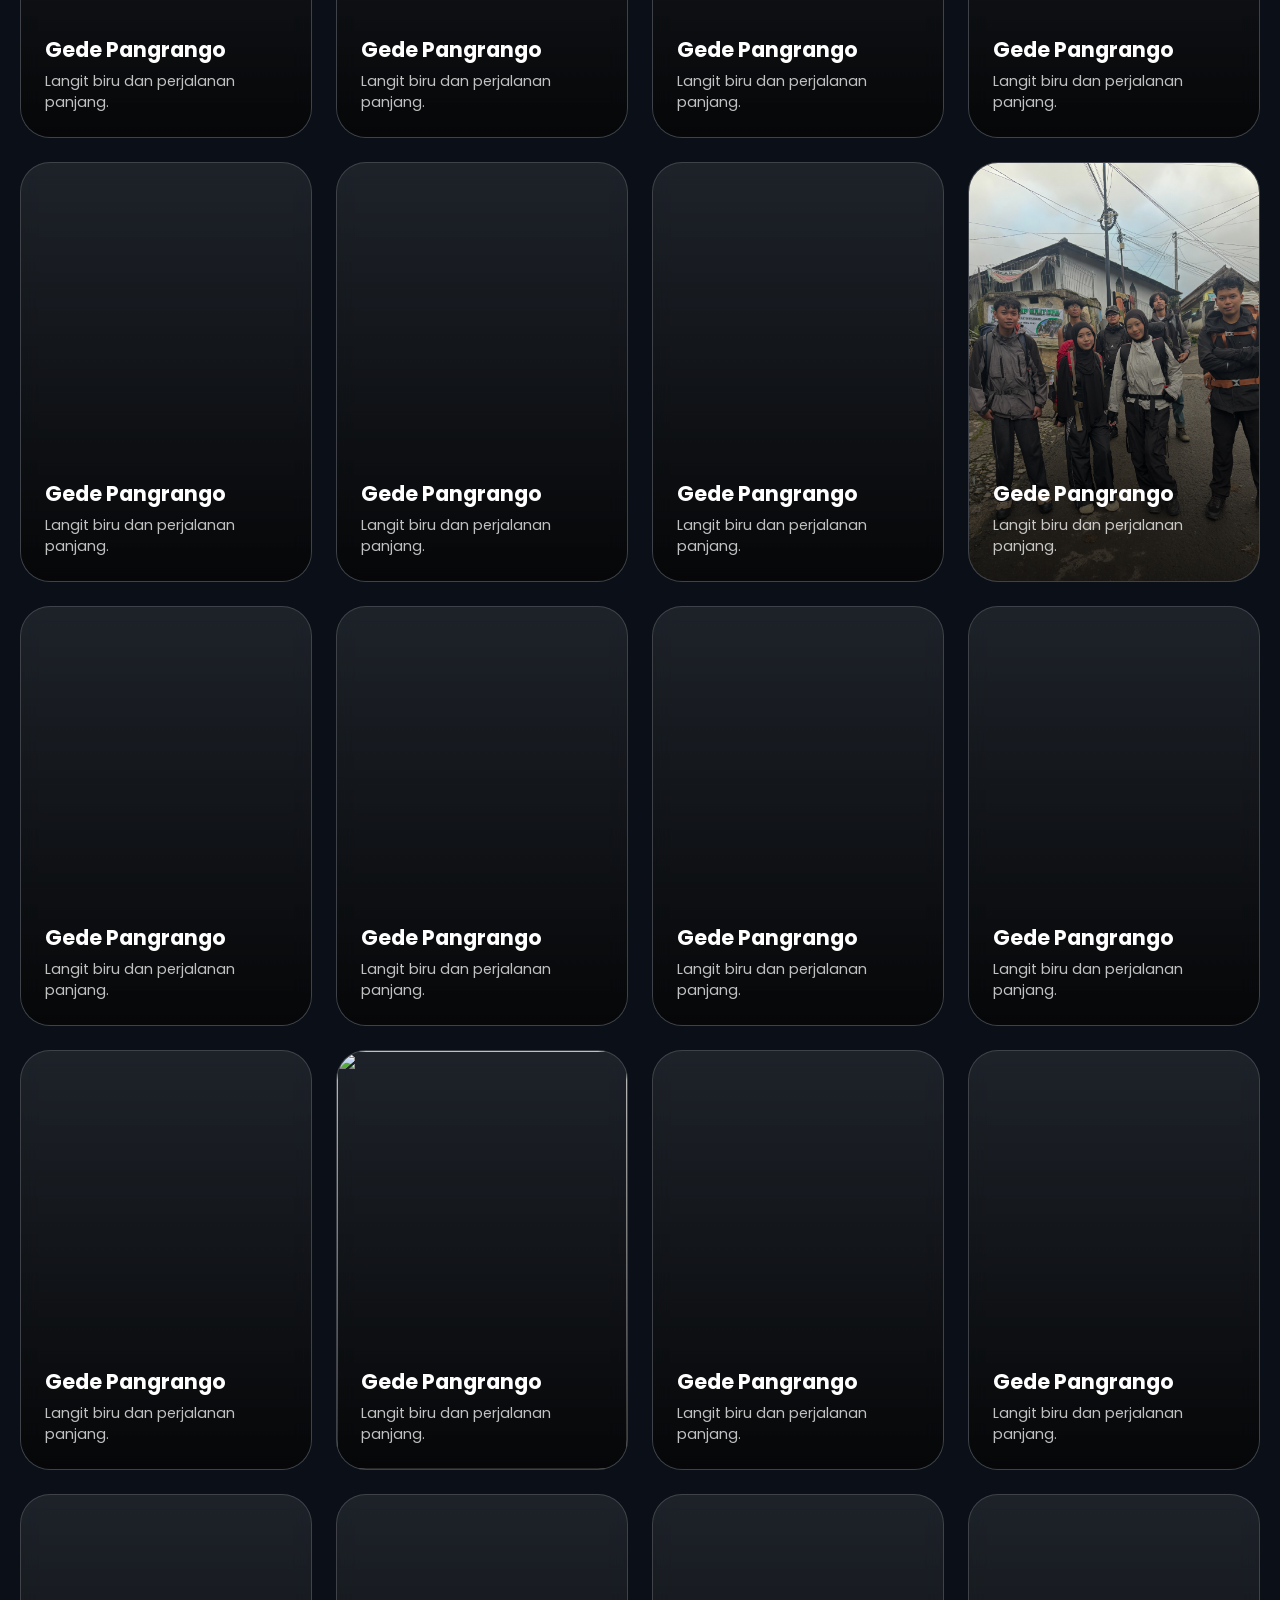
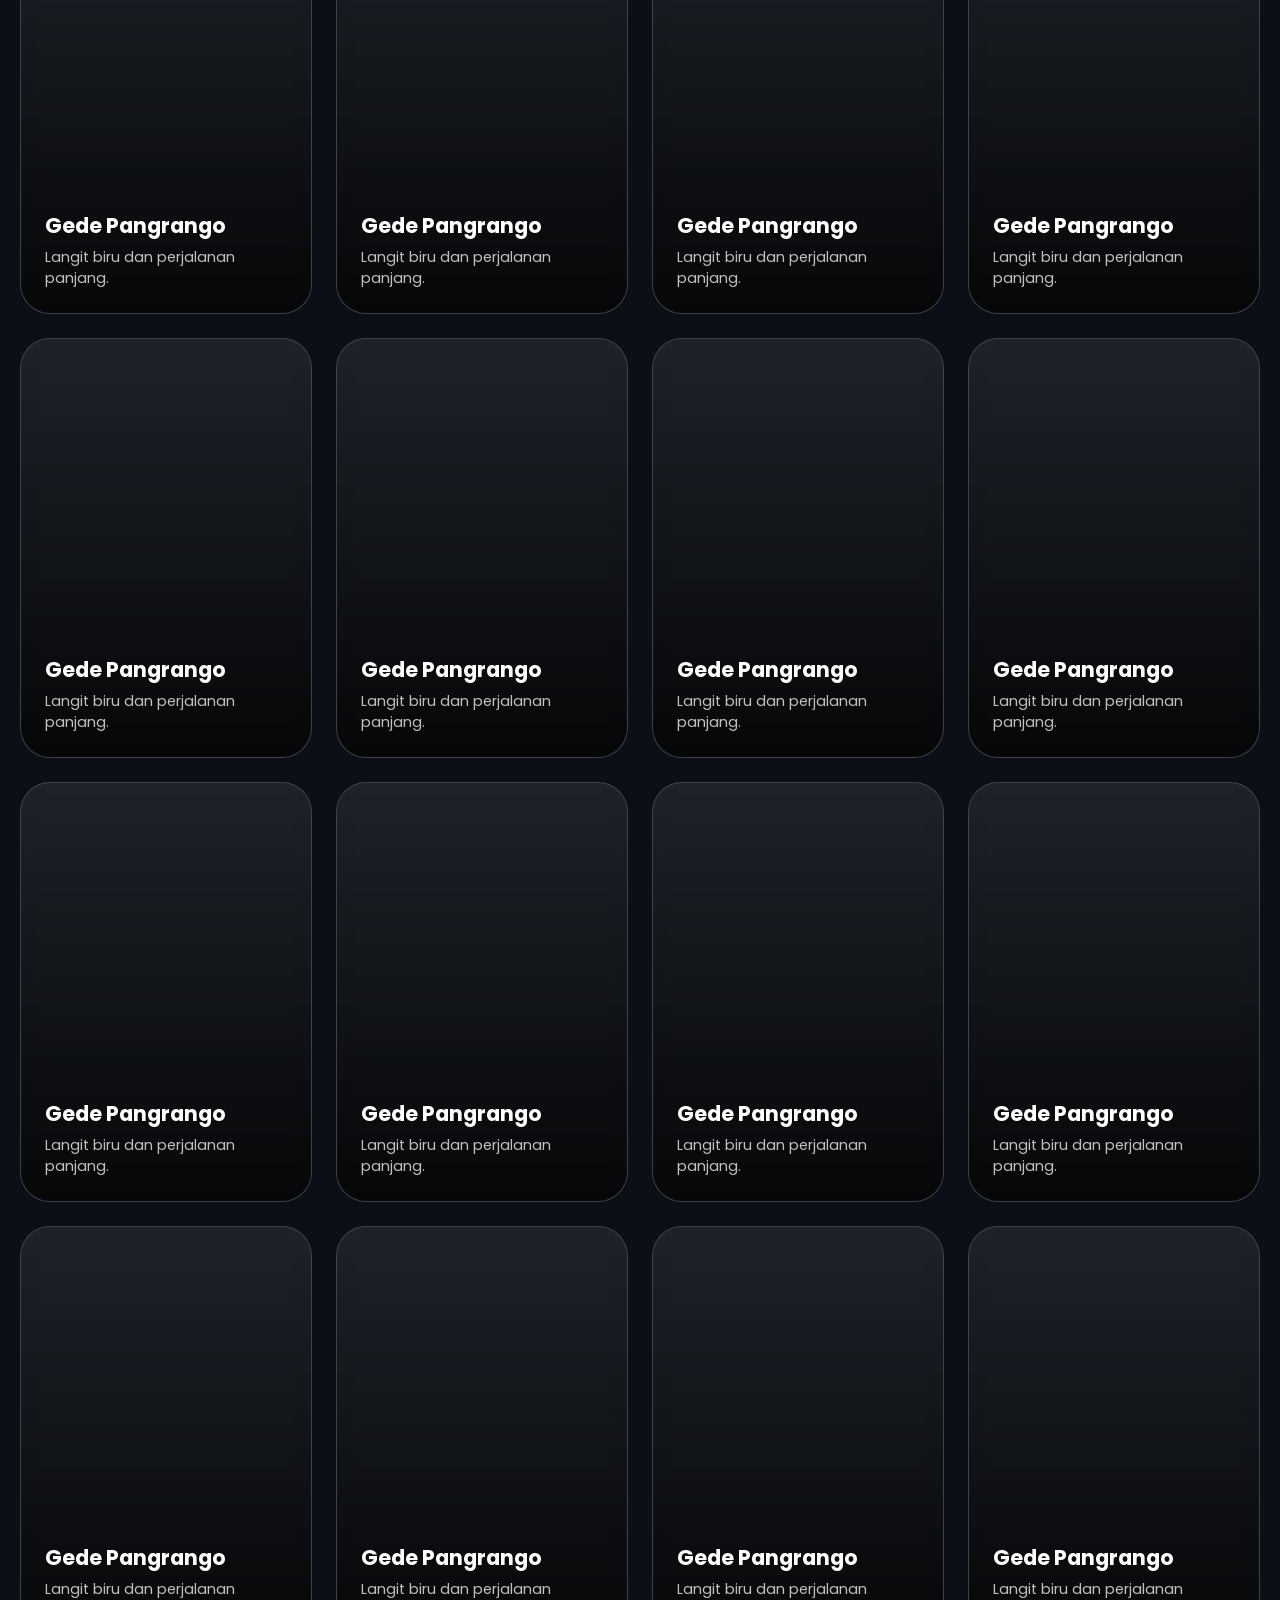
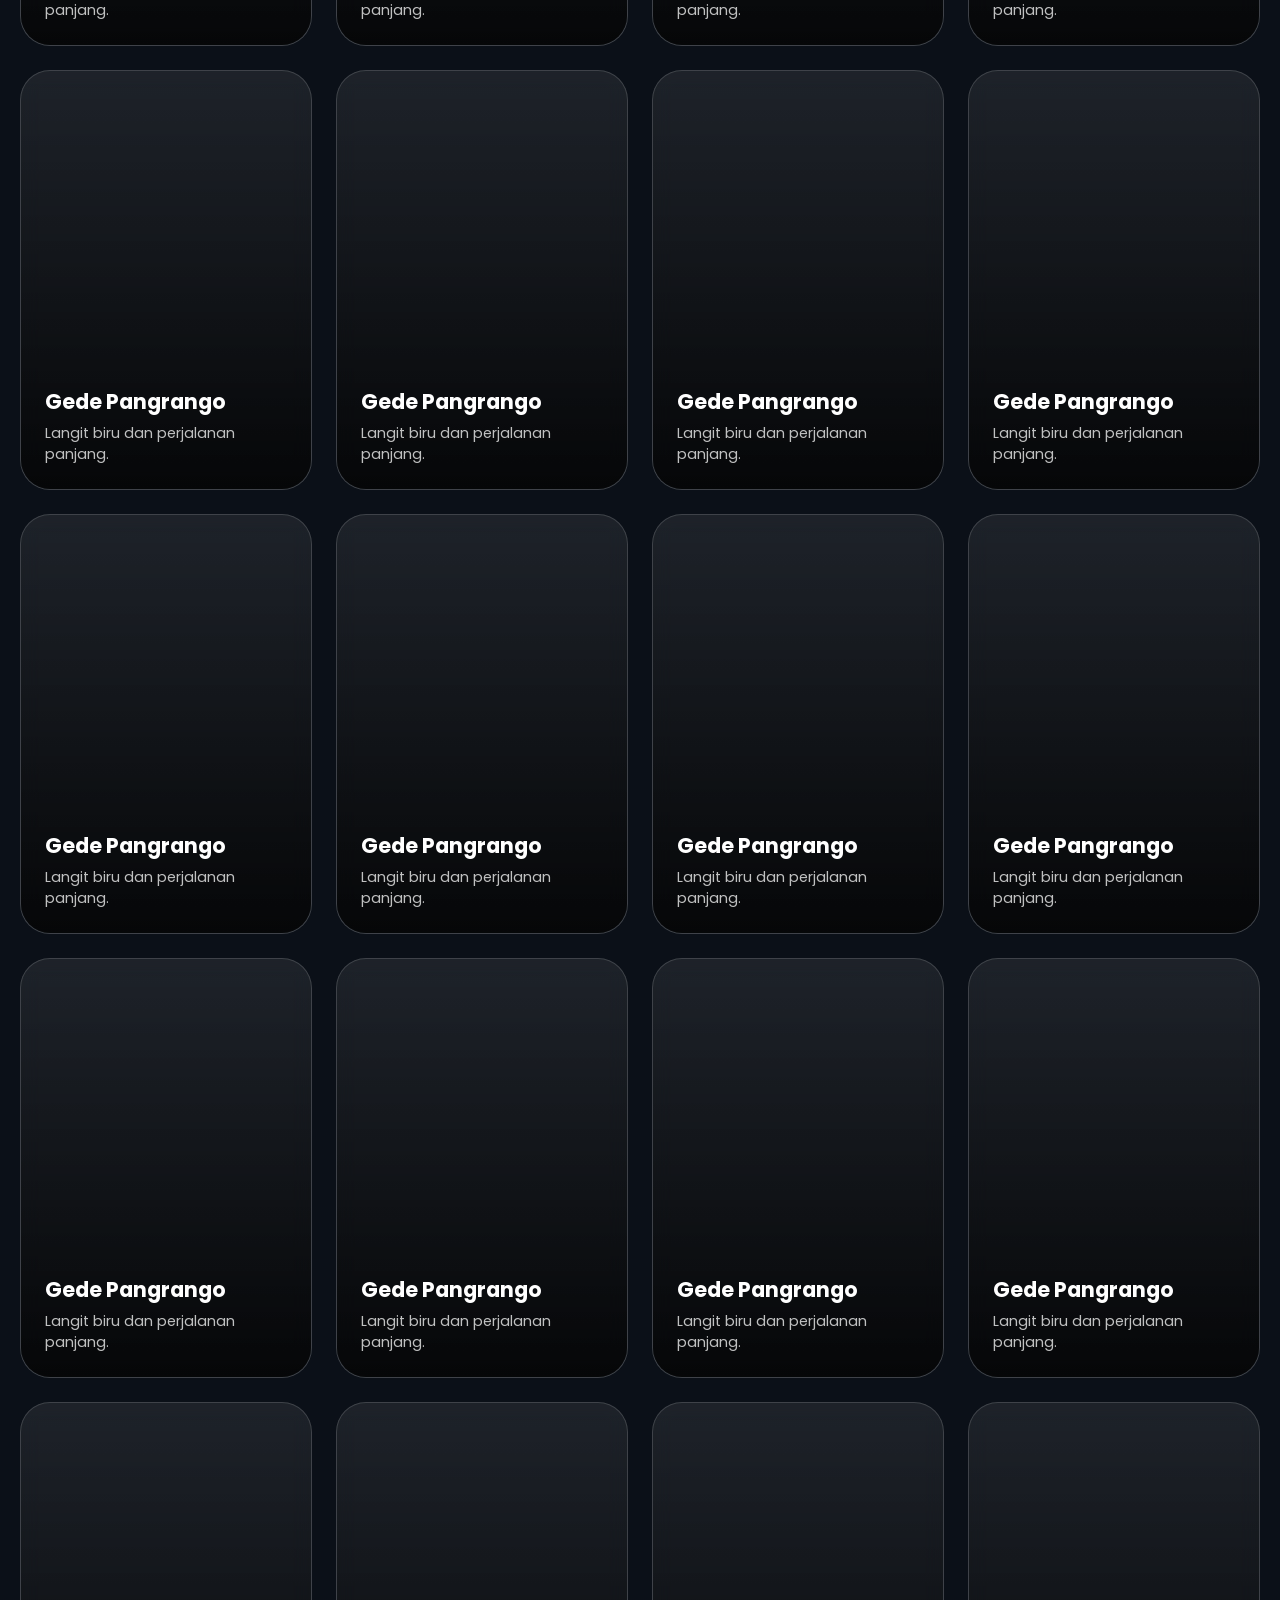
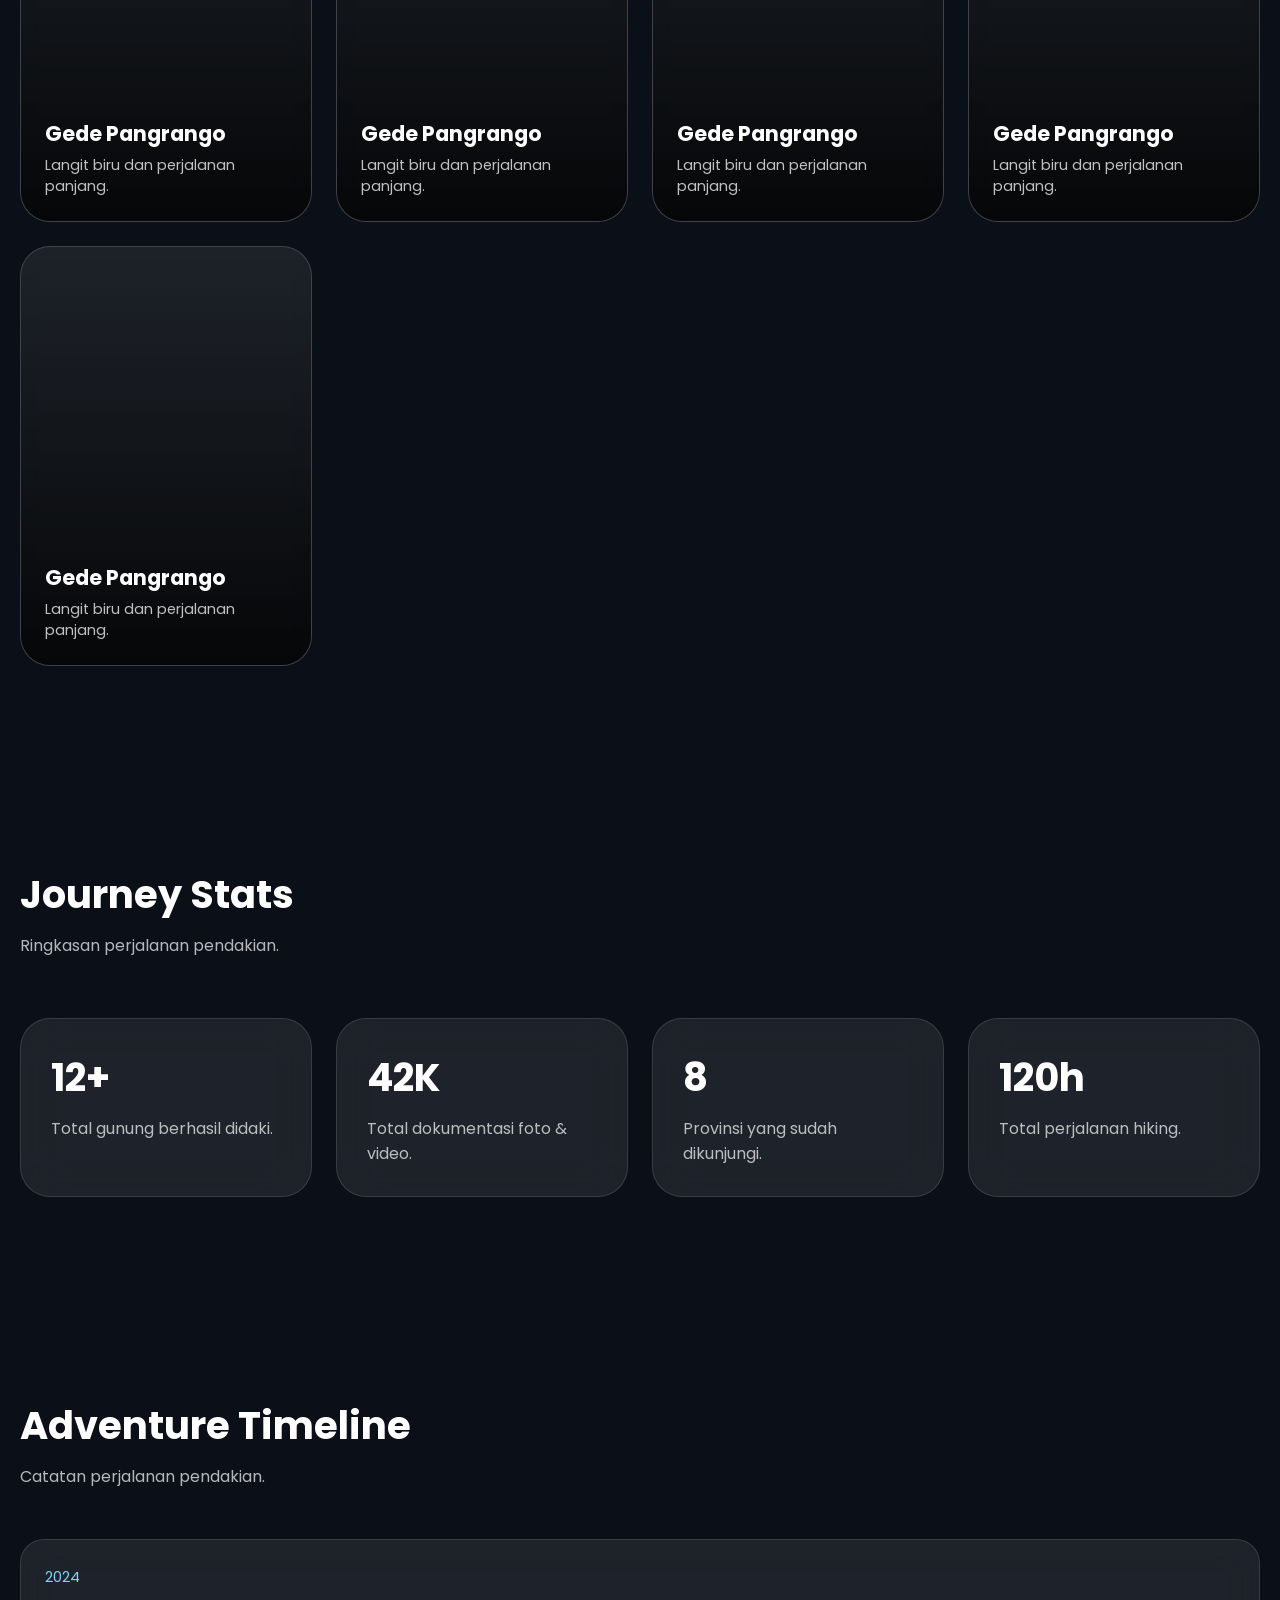
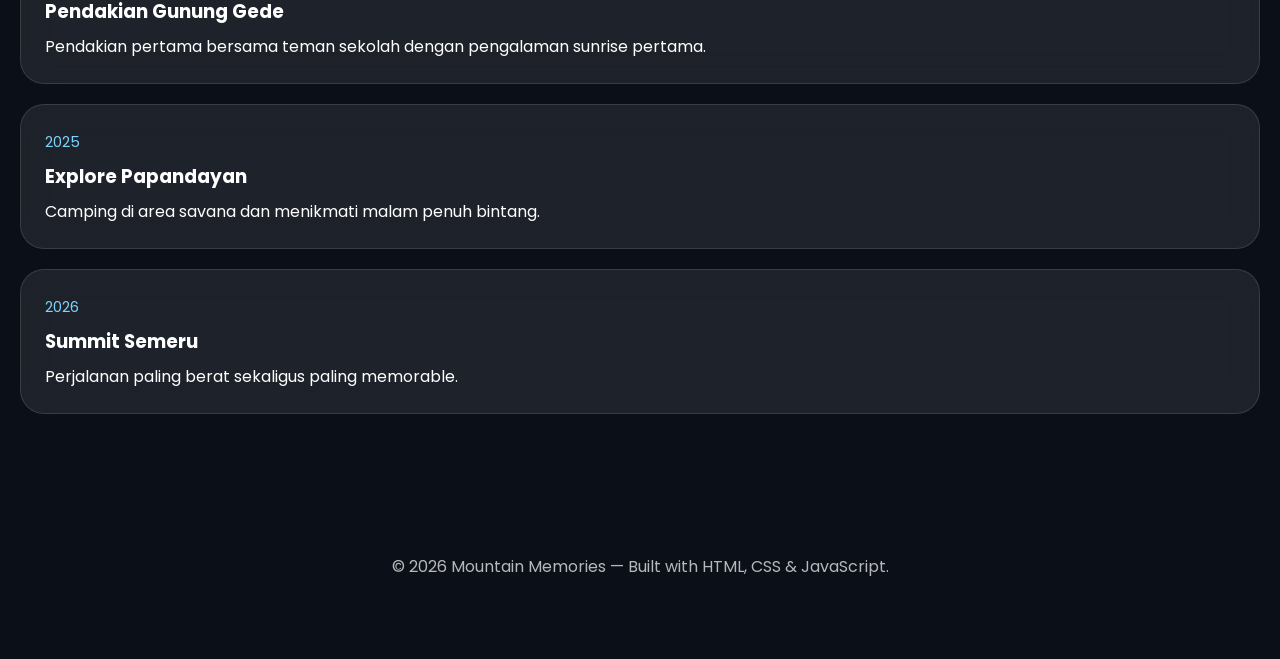
==== commit 3c2cd151: "update gallery 2" ====
--- a/gallery/index.html
+++ b/gallery/index.html
@@ -740,40 +740,501 @@
         <p>Langit biru dan perjalanan panjang.</p>
       </div>
     </div>
-
-    <!-- VIDEO -->
-    <div class="gallery-card landscape video-item reveal">
-
-      <video controls playsinline preload="metadata" poster="thumbnail.jpg">
-        <source src="videos/1 (1).MOV" type="video/mp4">
-      </video>
-
-      <div class="gallery-content">
-        <h3>Semeru Cinematic</h3>
-        <p>Perjalanan summit menuju Mahameru.</p>
-      </div>
-    </div>
-        <div class="gallery-card landscape video-item reveal">
-
-      <video controls playsinline preload="metadata" poster="thumbnail.jpg">
-        <source src="videos/1 (1).MOV" type="video/mp4">
-      </video>
-
-      <div class="gallery-content">
-        <h3>Semeru Cinematic</h3>
-        <p>Perjalanan summit menuju Mahameru.</p>
-      </div>
-    </div>
-
-    <!-- SQUARE -->
-    <div class="gallery-card square reveal">
-      <img src="https://images.unsplash.com/photo-1519681393784-d120267933ba?q=80&w=1974&auto=format&fit=crop">
-
-      <div class="gallery-content">
-        <h3>Merbabu</h3>
-        <p>Savana terbaik saat sunrise.</p>
-      </div>
-    </div>
+<div class="gallery-card portrait reveal">
+  <img src="images/1 (10).jpg">
+
+  <div class="gallery-content">
+    <h3>Gede Pangrango</h3>
+    <p>Langit biru dan perjalanan panjang.</p>
+  </div>
+</div>
+
+<div class="gallery-card portrait reveal">
+  <img src="images/1 (11).jpg">
+
+  <div class="gallery-content">
+    <h3>Gede Pangrango</h3>
+    <p>Langit biru dan perjalanan panjang.</p>
+  </div>
+</div>
+
+<div class="gallery-card portrait reveal">
+  <img src="images/1 (12).jpg">
+
+  <div class="gallery-content">
+    <h3>Gede Pangrango</h3>
+    <p>Langit biru dan perjalanan panjang.</p>
+  </div>
+</div>
+
+<div class="gallery-card portrait reveal">
+  <img src="images/1 (13).jpg">
+
+  <div class="gallery-content">
+    <h3>Gede Pangrango</h3>
+    <p>Langit biru dan perjalanan panjang.</p>
+  </div>
+</div>
+
+<div class="gallery-card portrait reveal">
+  <img src="images/1 (14).jpg">
+
+  <div class="gallery-content">
+    <h3>Gede Pangrango</h3>
+    <p>Langit biru dan perjalanan panjang.</p>
+  </div>
+</div>
+
+<div class="gallery-card portrait reveal">
+  <img src="images/1 (15).jpg">
+
+  <div class="gallery-content">
+    <h3>Gede Pangrango</h3>
+    <p>Langit biru dan perjalanan panjang.</p>
+  </div>
+</div>
+
+<div class="gallery-card portrait reveal">
+  <img src="images/1 (16).jpg">
+
+  <div class="gallery-content">
+    <h3>Gede Pangrango</h3>
+    <p>Langit biru dan perjalanan panjang.</p>
+  </div>
+</div>
+
+<div class="gallery-card portrait reveal">
+  <img src="images/1 (17).jpg">
+
+  <div class="gallery-content">
+    <h3>Gede Pangrango</h3>
+    <p>Langit biru dan perjalanan panjang.</p>
+  </div>
+</div>
+
+<div class="gallery-card portrait reveal">
+  <img src="images/1 (18).jpg">
+
+  <div class="gallery-content">
+    <h3>Gede Pangrango</h3>
+    <p>Langit biru dan perjalanan panjang.</p>
+  </div>
+</div>
+
+<div class="gallery-card portrait reveal">
+  <img src="images/1 (19).jpg">
+
+  <div class="gallery-content">
+    <h3>Gede Pangrango</h3>
+    <p>Langit biru dan perjalanan panjang.</p>
+  </div>
+</div>
+
+<div class="gallery-card portrait reveal">
+  <img src="images/1 (20).jpg">
+
+  <div class="gallery-content">
+    <h3>Gede Pangrango</h3>
+    <p>Langit biru dan perjalanan panjang.</p>
+  </div>
+</div>
+<div class="gallery-card portrait reveal">
+  <img src="images/1 (21).jpg">
+
+  <div class="gallery-content">
+    <h3>Gede Pangrango</h3>
+    <p>Langit biru dan perjalanan panjang.</p>
+  </div>
+</div>
+
+<div class="gallery-card portrait reveal">
+  <img src="images/1 (22).jpg">
+
+  <div class="gallery-content">
+    <h3>Gede Pangrango</h3>
+    <p>Langit biru dan perjalanan panjang.</p>
+  </div>
+</div>
+
+<div class="gallery-card portrait reveal">
+  <img src="images/1 (23).jpg">
+
+  <div class="gallery-content">
+    <h3>Gede Pangrango</h3>
+    <p>Langit biru dan perjalanan panjang.</p>
+  </div>
+</div>
+
+<div class="gallery-card portrait reveal">
+  <img src="images/1 (24).jpg">
+
+  <div class="gallery-content">
+    <h3>Gede Pangrango</h3>
+    <p>Langit biru dan perjalanan panjang.</p>
+  </div>
+</div>
+
+<div class="gallery-card portrait reveal">
+  <img src="images/1 (25).jpg">
+
+  <div class="gallery-content">
+    <h3>Gede Pangrango</h3>
+    <p>Langit biru dan perjalanan panjang.</p>
+  </div>
+</div>
+
+<div class="gallery-card portrait reveal">
+  <img src="images/1 (26).jpg">
+
+  <div class="gallery-content">
+    <h3>Gede Pangrango</h3>
+    <p>Langit biru dan perjalanan panjang.</p>
+  </div>
+</div>
+
+<div class="gallery-card portrait reveal">
+  <img src="images/1 (27).jpg">
+
+  <div class="gallery-content">
+    <h3>Gede Pangrango</h3>
+    <p>Langit biru dan perjalanan panjang.</p>
+  </div>
+</div>
+
+<div class="gallery-card portrait reveal">
+  <img src="images/1 (28).jpg">
+
+  <div class="gallery-content">
+    <h3>Gede Pangrango</h3>
+    <p>Langit biru dan perjalanan panjang.</p>
+  </div>
+</div>
+
+<div class="gallery-card portrait reveal">
+  <img src="images/1 (29).jpg">
+
+  <div class="gallery-content">
+    <h3>Gede Pangrango</h3>
+    <p>Langit biru dan perjalanan panjang.</p>
+  </div>
+</div>
+
+<div class="gallery-card portrait reveal">
+  <img src="images/1 (30).jpg">
+
+  <div class="gallery-content">
+    <h3>Gede Pangrango</h3>
+    <p>Langit biru dan perjalanan panjang.</p>
+  </div>
+</div>
+<div class="gallery-card portrait reveal">
+  <img src="images/1 (31).jpg">
+
+  <div class="gallery-content">
+    <h3>Gede Pangrango</h3>
+    <p>Langit biru dan perjalanan panjang.</p>
+  </div>
+</div>
+
+<div class="gallery-card portrait reveal">
+  <img src="images/1 (32).jpg">
+
+  <div class="gallery-content">
+    <h3>Gede Pangrango</h3>
+    <p>Langit biru dan perjalanan panjang.</p>
+  </div>
+</div>
+
+<div class="gallery-card portrait reveal">
+  <img src="images/1 (33).jpg">
+
+  <div class="gallery-content">
+    <h3>Gede Pangrango</h3>
+    <p>Langit biru dan perjalanan panjang.</p>
+  </div>
+</div>
+
+<div class="gallery-card portrait reveal">
+  <img src="images/1 (34).jpg">
+
+  <div class="gallery-content">
+    <h3>Gede Pangrango</h3>
+    <p>Langit biru dan perjalanan panjang.</p>
+  </div>
+</div>
+
+<div class="gallery-card portrait reveal">
+  <img src="images/1 (35).jpg">
+
+  <div class="gallery-content">
+    <h3>Gede Pangrango</h3>
+    <p>Langit biru dan perjalanan panjang.</p>
+  </div>
+</div>
+
+<div class="gallery-card portrait reveal">
+  <img src="images/1 (36).jpg">
+
+  <div class="gallery-content">
+    <h3>Gede Pangrango</h3>
+    <p>Langit biru dan perjalanan panjang.</p>
+  </div>
+</div>
+
+<div class="gallery-card portrait reveal">
+  <img src="images/1 (37).jpg">
+
+  <div class="gallery-content">
+    <h3>Gede Pangrango</h3>
+    <p>Langit biru dan perjalanan panjang.</p>
+  </div>
+</div>
+
+<div class="gallery-card portrait reveal">
+  <img src="images/1 (38).jpg">
+
+  <div class="gallery-content">
+    <h3>Gede Pangrango</h3>
+    <p>Langit biru dan perjalanan panjang.</p>
+  </div>
+</div>
+
+<div class="gallery-card portrait reveal">
+  <img src="images/1 (39).jpg">
+
+  <div class="gallery-content">
+    <h3>Gede Pangrango</h3>
+    <p>Langit biru dan perjalanan panjang.</p>
+  </div>
+</div>
+
+<div class="gallery-card portrait reveal">
+  <img src="images/1 (40).jpg">
+
+  <div class="gallery-content">
+    <h3>Gede Pangrango</h3>
+    <p>Langit biru dan perjalanan panjang.</p>
+  </div>
+</div>
+<div class="gallery-card portrait reveal">
+  <img src="images/1 (41).jpg">
+
+  <div class="gallery-content">
+    <h3>Gede Pangrango</h3>
+    <p>Langit biru dan perjalanan panjang.</p>
+  </div>
+</div>
+
+<div class="gallery-card portrait reveal">
+  <img src="images/1 (42).jpg">
+
+  <div class="gallery-content">
+    <h3>Gede Pangrango</h3>
+    <p>Langit biru dan perjalanan panjang.</p>
+  </div>
+</div>
+
+<div class="gallery-card portrait reveal">
+  <img src="images/1 (43).jpg">
+
+  <div class="gallery-content">
+    <h3>Gede Pangrango</h3>
+    <p>Langit biru dan perjalanan panjang.</p>
+  </div>
+</div>
+
+<div class="gallery-card portrait reveal">
+  <img src="images/1 (44).jpg">
+
+  <div class="gallery-content">
+    <h3>Gede Pangrango</h3>
+    <p>Langit biru dan perjalanan panjang.</p>
+  </div>
+</div>
+
+<div class="gallery-card portrait reveal">
+  <img src="images/1 (45).jpg">
+
+  <div class="gallery-content">
+    <h3>Gede Pangrango</h3>
+    <p>Langit biru dan perjalanan panjang.</p>
+  </div>
+</div>
+
+<div class="gallery-card portrait reveal">
+  <img src="images/1 (46).jpg">
+
+  <div class="gallery-content">
+    <h3>Gede Pangrango</h3>
+    <p>Langit biru dan perjalanan panjang.</p>
+  </div>
+</div>
+
+<div class="gallery-card portrait reveal">
+  <img src="images/1 (47).jpg">
+
+  <div class="gallery-content">
+    <h3>Gede Pangrango</h3>
+    <p>Langit biru dan perjalanan panjang.</p>
+  </div>
+</div>
+
+<div class="gallery-card portrait reveal">
+  <img src="images/1 (48).jpg">
+
+  <div class="gallery-content">
+    <h3>Gede Pangrango</h3>
+    <p>Langit biru dan perjalanan panjang.</p>
+  </div>
+</div>
+
+<div class="gallery-card portrait reveal">
+  <img src="images/1 (49).jpg">
+
+  <div class="gallery-content">
+    <h3>Gede Pangrango</h3>
+    <p>Langit biru dan perjalanan panjang.</p>
+  </div>
+</div>
+
+<div class="gallery-card portrait reveal">
+  <img src="images/1 (50).jpg">
+
+  <div class="gallery-content">
+    <h3>Gede Pangrango</h3>
+    <p>Langit biru dan perjalanan panjang.</p>
+  </div>
+</div>
+
+<div class="gallery-card portrait reveal">
+  <img src="images/1 (51).jpg">
+
+  <div class="gallery-content">
+    <h3>Gede Pangrango</h3>
+    <p>Langit biru dan perjalanan panjang.</p>
+  </div>
+</div>
+
+<div class="gallery-card portrait reveal">
+  <img src="images/1 (52).jpg">
+
+  <div class="gallery-content">
+    <h3>Gede Pangrango</h3>
+    <p>Langit biru dan perjalanan panjang.</p>
+  </div>
+</div>
+
+<div class="gallery-card portrait reveal">
+  <img src="images/1 (53).jpg">
+
+  <div class="gallery-content">
+    <h3>Gede Pangrango</h3>
+    <p>Langit biru dan perjalanan panjang.</p>
+  </div>
+</div>
+
+<div class="gallery-card portrait reveal">
+  <img src="images/1 (54).jpg">
+
+  <div class="gallery-content">
+    <h3>Gede Pangrango</h3>
+    <p>Langit biru dan perjalanan panjang.</p>
+  </div>
+</div>
+
+<div class="gallery-card portrait reveal">
+  <img src="images/1 (55).jpg">
+
+  <div class="gallery-content">
+    <h3>Gede Pangrango</h3>
+    <p>Langit biru dan perjalanan panjang.</p>
+  </div>
+</div>
+
+<div class="gallery-card portrait reveal">
+  <img src="images/1 (56).jpg">
+
+  <div class="gallery-content">
+    <h3>Gede Pangrango</h3>
+    <p>Langit biru dan perjalanan panjang.</p>
+  </div>
+</div>
+
+<div class="gallery-card portrait reveal">
+  <img src="images/1 (57).jpg">
+
+  <div class="gallery-content">
+    <h3>Gede Pangrango</h3>
+    <p>Langit biru dan perjalanan panjang.</p>
+  </div>
+</div>
+
+<div class="gallery-card portrait reveal">
+  <img src="images/1 (58).jpg">
+
+  <div class="gallery-content">
+    <h3>Gede Pangrango</h3>
+    <p>Langit biru dan perjalanan panjang.</p>
+  </div>
+</div>
+
+<div class="gallery-card portrait reveal">
+  <img src="images/1 (59).jpg">
+
+  <div class="gallery-content">
+    <h3>Gede Pangrango</h3>
+    <p>Langit biru dan perjalanan panjang.</p>
+  </div>
+</div>
+
+<div class="gallery-card portrait reveal">
+  <img src="images/1 (60).jpg">
+
+  <div class="gallery-content">
+    <h3>Gede Pangrango</h3>
+    <p>Langit biru dan perjalanan panjang.</p>
+  </div>
+</div>
+
+<div class="gallery-card portrait reveal">
+  <img src="images/1 (61).jpg">
+
+  <div class="gallery-content">
+    <h3>Gede Pangrango</h3>
+    <p>Langit biru dan perjalanan panjang.</p>
+  </div>
+</div>
+
+<div class="gallery-card portrait reveal">
+  <img src="images/1 (62).jpg">
+
+  <div class="gallery-content">
+    <h3>Gede Pangrango</h3>
+    <p>Langit biru dan perjalanan panjang.</p>
+  </div>
+</div>
+
+<div class="gallery-card portrait reveal">
+  <img src="images/1 (63).jpg">
+
+  <div class="gallery-content">
+    <h3>Gede Pangrango</h3>
+    <p>Langit biru dan perjalanan panjang.</p>
+  </div>
+</div>
+
+<div class="gallery-card portrait reveal">
+  <img src="images/1 (64).jpg">
+
+  <div class="gallery-content">
+    <h3>Gede Pangrango</h3>
+    <p>Langit biru dan perjalanan panjang.</p>
+  </div>
+</div>
+
+
+
+
 
   </div>
 
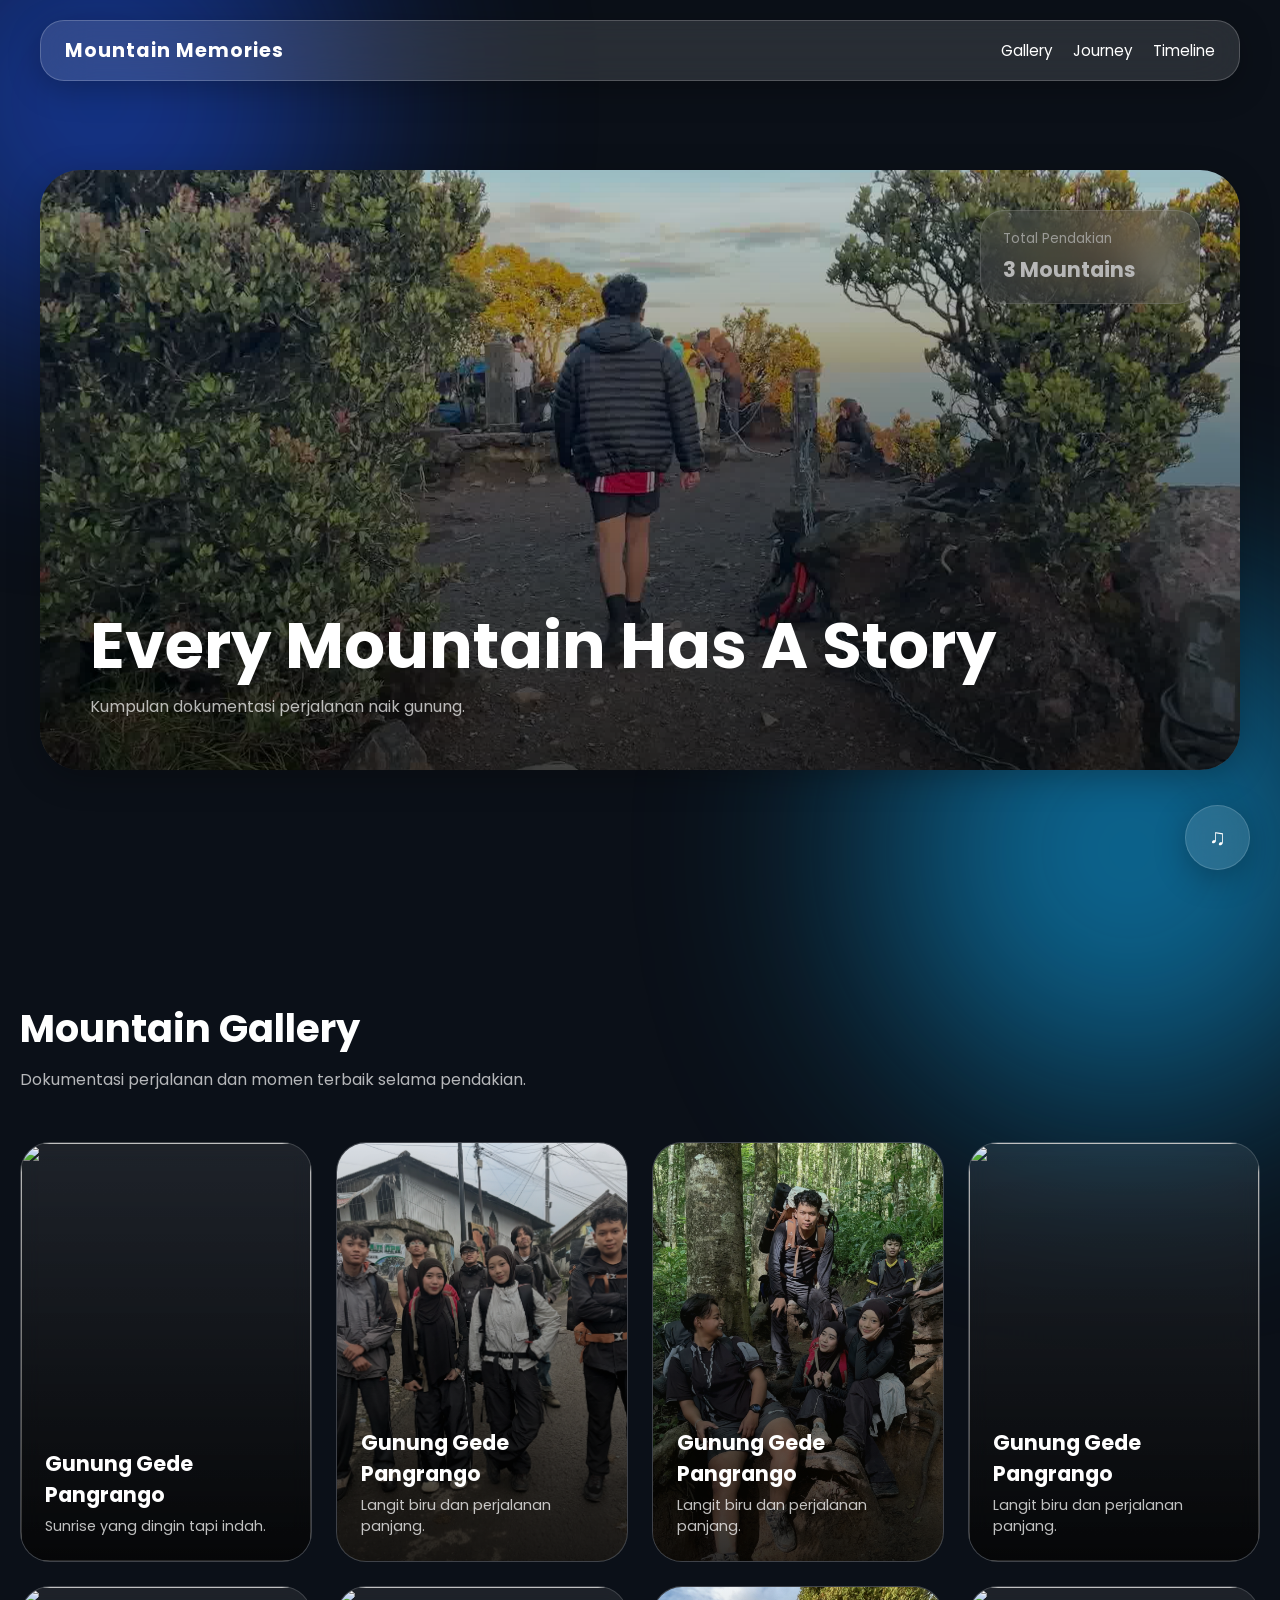
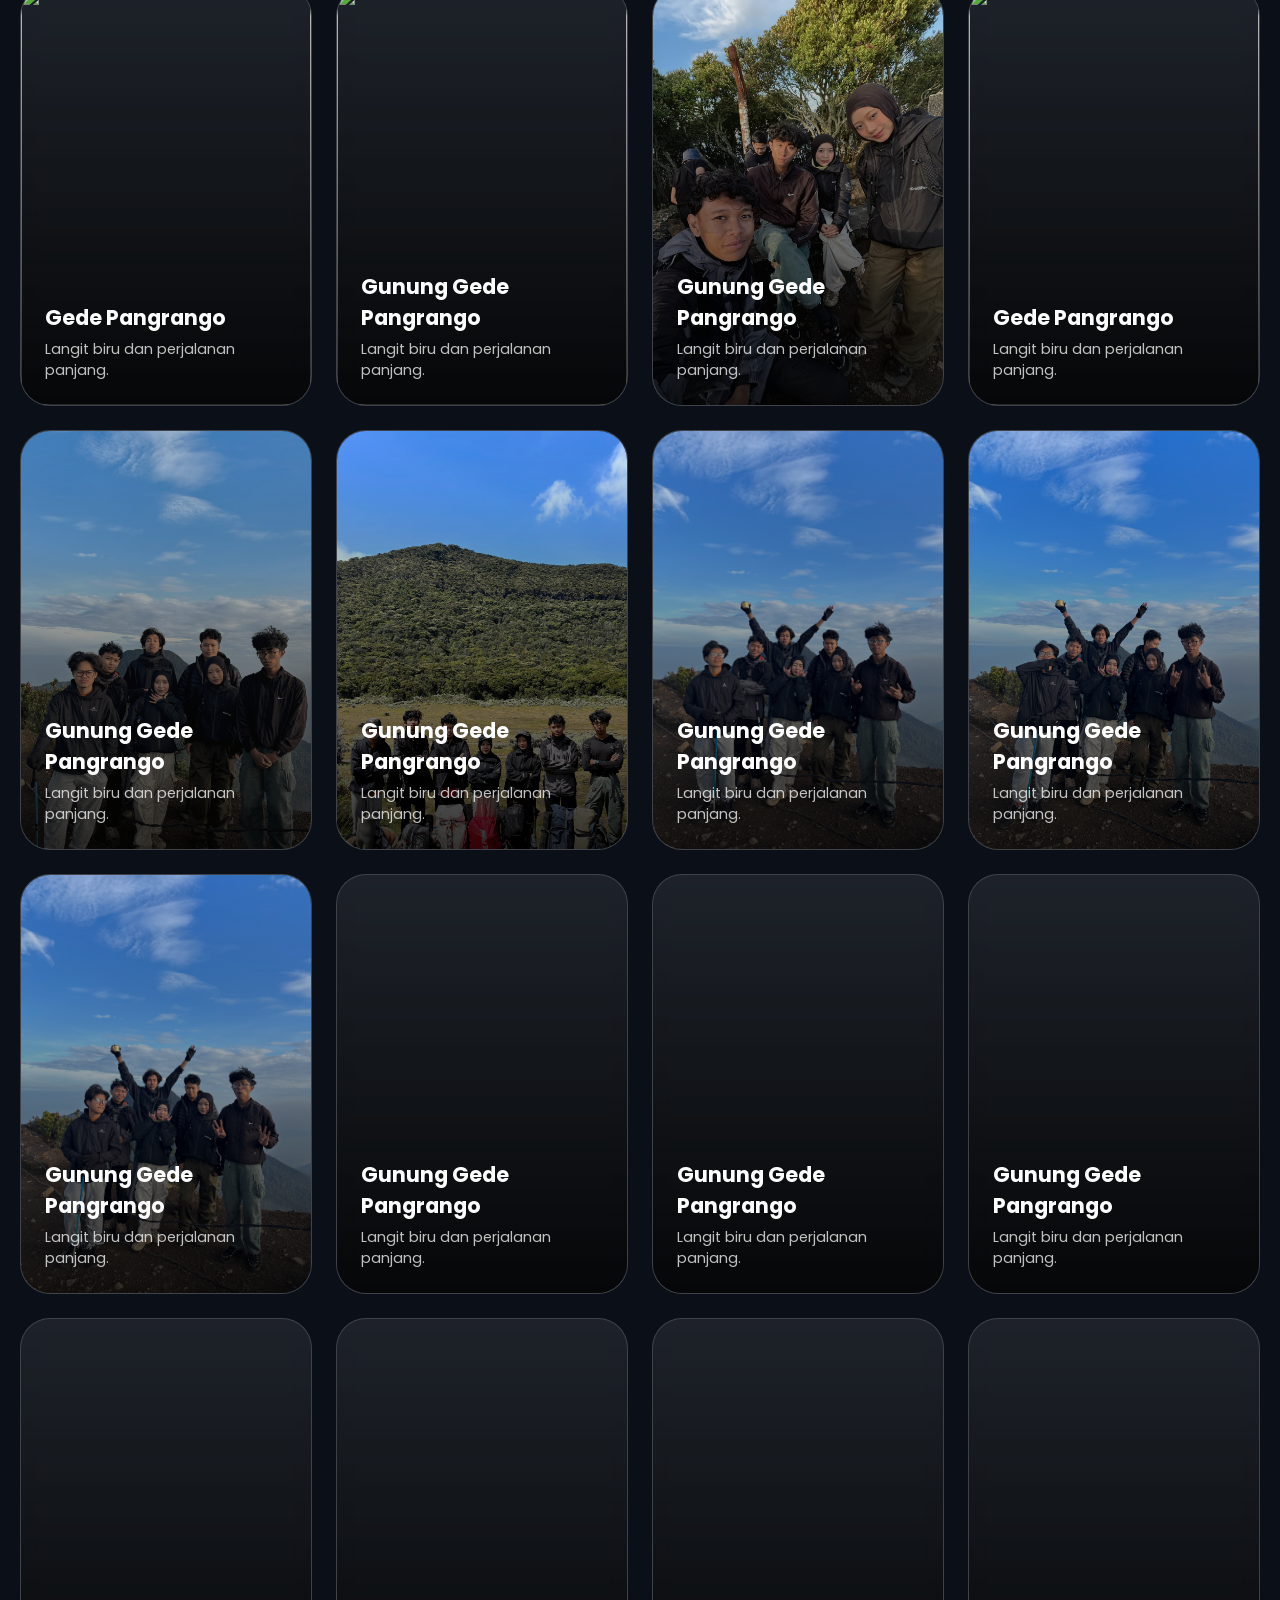
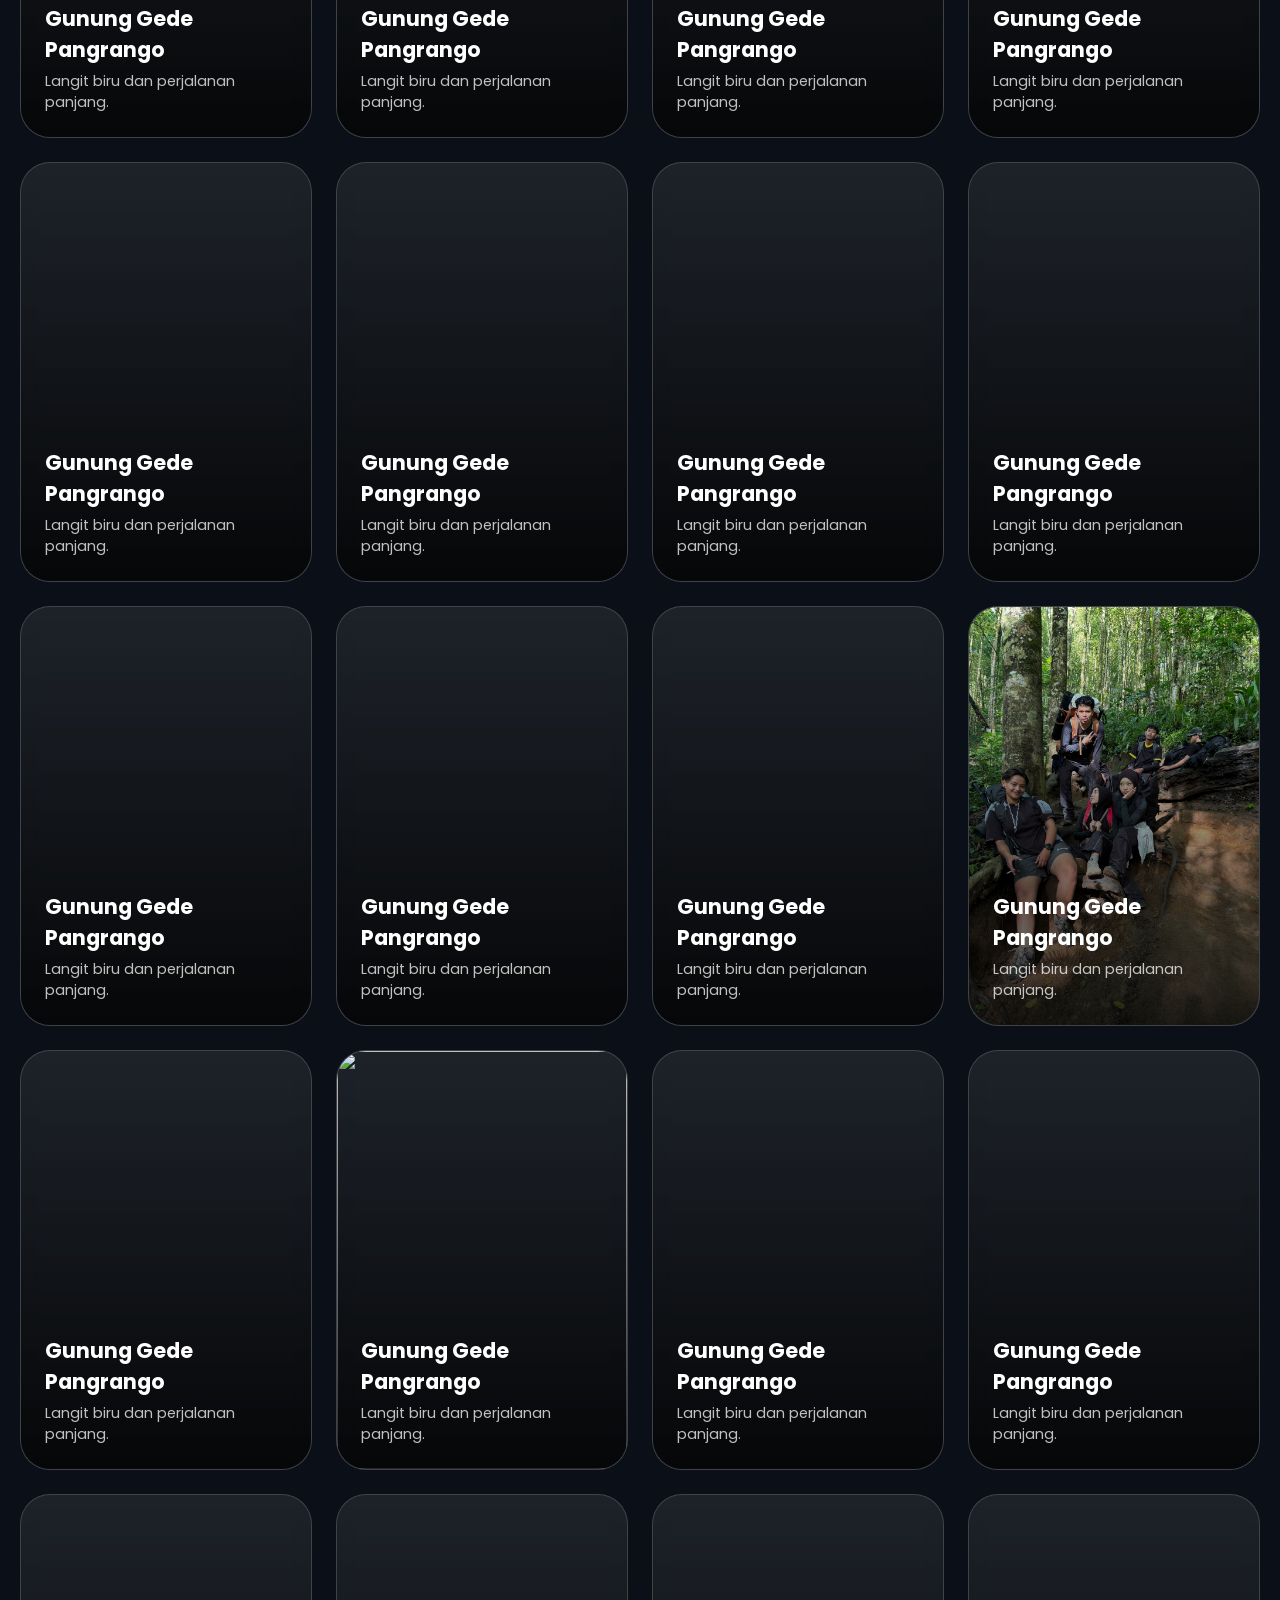
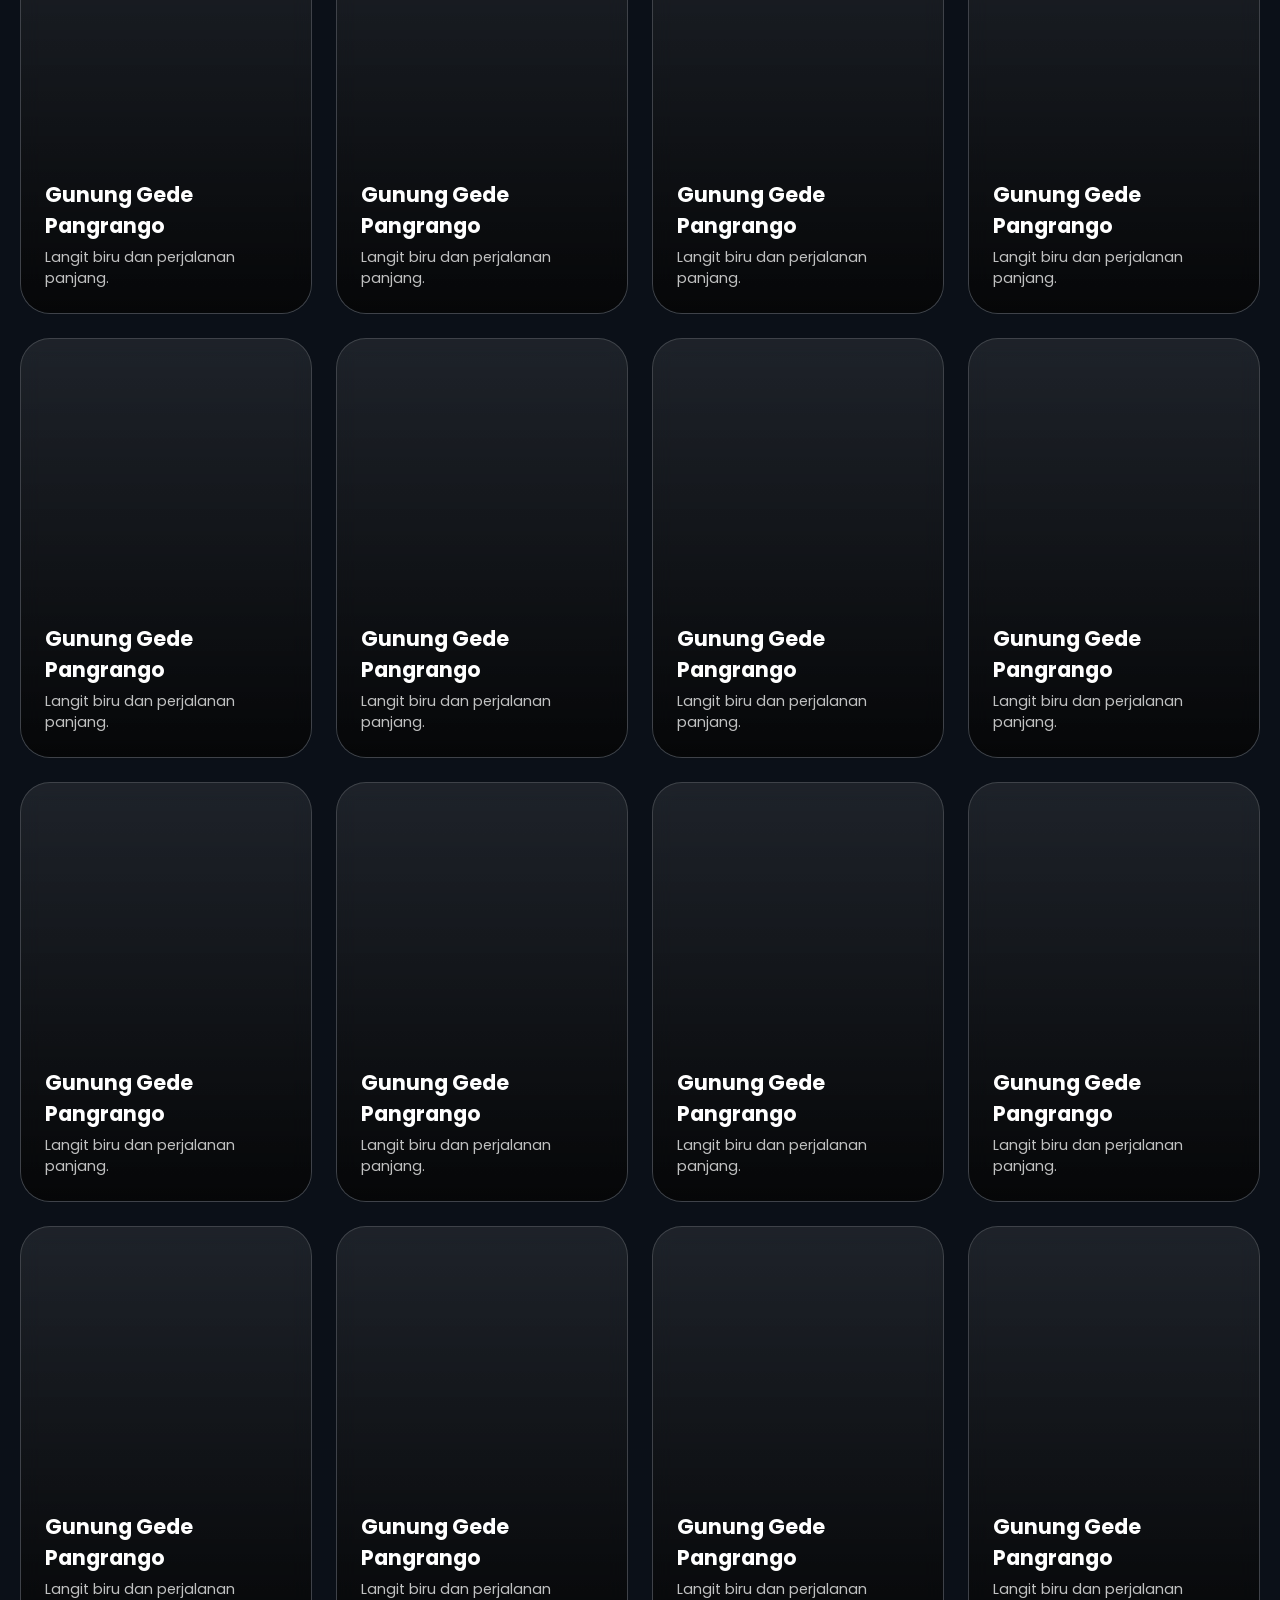
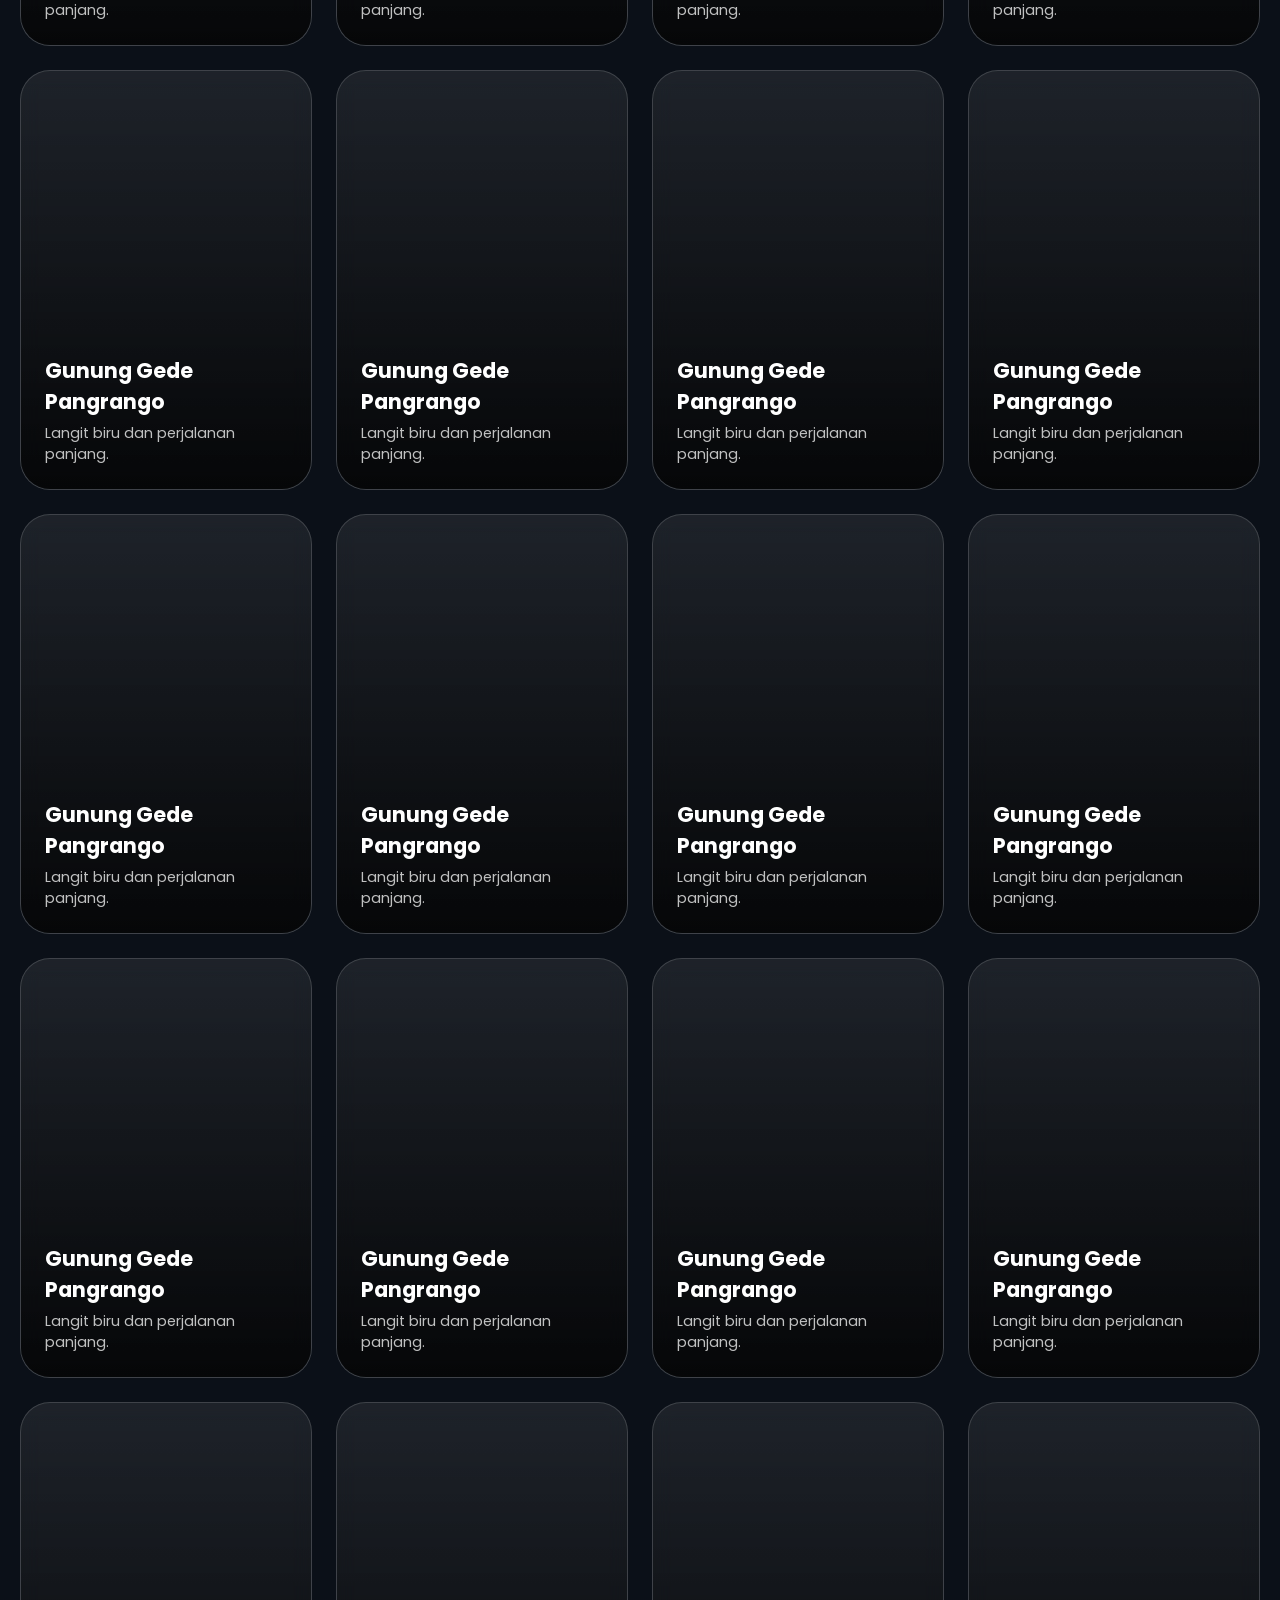
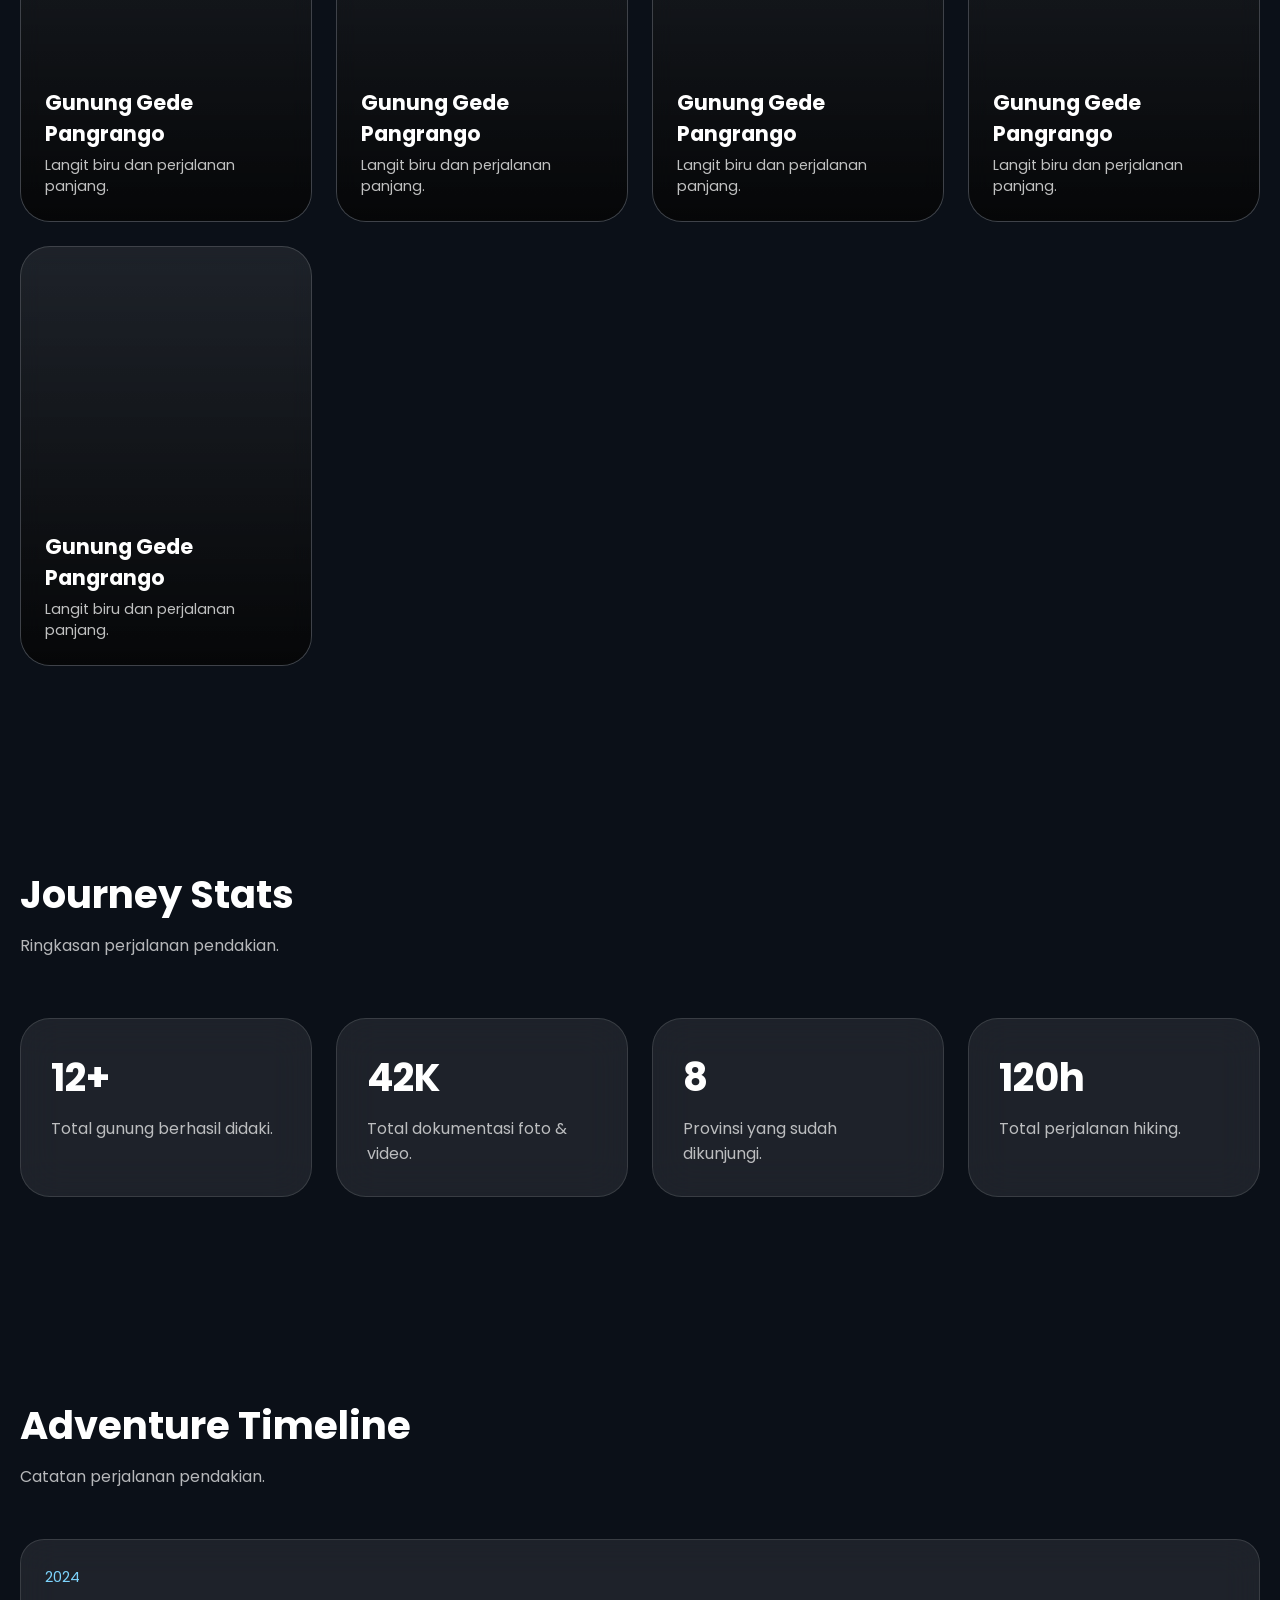
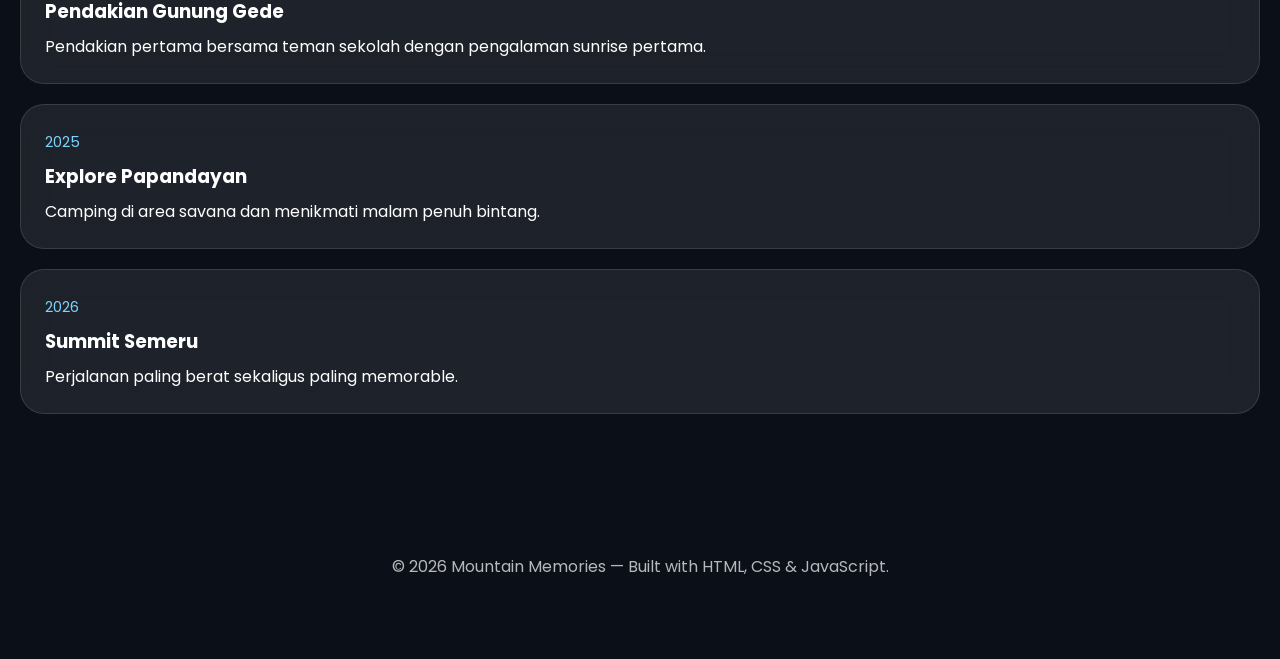
==== commit 66e2baf0: "update gallery 3" ====
--- a/gallery/index.html
+++ b/gallery/index.html
@@ -115,7 +115,7 @@
       border-radius: 40px;
       overflow: hidden;
       position: relative;
-      background: url('https://images.unsplash.com/photo-1506744038136-46273834b3fb?q=80&w=1974&auto=format&fit=crop') center/cover;
+      background: url('images/1\ \(65\).jpeg') center/cover;
       box-shadow: var(--shadow);
     }
 
@@ -630,7 +630,7 @@
 
       <div class="floating-info">
         <span>Total Pendakian</span>
-        <h3>12 Mountains</h3>
+        <h3>3 Mountains</h3>
       </div>
 
       <div class="hero-overlay">
@@ -662,7 +662,7 @@
       <img src="">
 
       <div class="gallery-content">
-        <h3>Gunung Gede</h3>
+        <h3>Gunung Gede Pangrango</h3>
         <p>Sunrise yang dingin tapi indah.</p>
       </div>
     </div>
@@ -672,7 +672,7 @@
       <img src="images/1 (1).HEIC">
 
       <div class="gallery-content">
-        <h3>Papandayan</h3>
+        <h3>Gunung Gede Pangrango</h3>
         <p>Langit biru dan perjalanan panjang.</p>
       </div>
     </div>
@@ -680,7 +680,7 @@
       <img src="images/1 (2).HEIC">
 
       <div class="gallery-content">
-        <h3>Papandayan</h3>
+        <h3>Gunung Gede Pangrango</h3>
         <p>Langit biru dan perjalanan panjang.</p>
       </div>
     </div>
@@ -688,7 +688,7 @@
       <img src="images/1 (3).HEIC">
 
       <div class="gallery-content">
-        <h3>Papandayan</h3>
+        <h3>Gunung Gede Pangrango</h3>
         <p>Langit biru dan perjalanan panjang.</p>
       </div>
     </div>
@@ -696,7 +696,7 @@
       <img src="images/1 (4).HEIC">
 
       <div class="gallery-content">
-        <h3>Papandayan</h3>
+        <h3>Gede Pangrango</h3>
         <p>Langit biru dan perjalanan panjang.</p>
       </div>
     </div>
@@ -704,7 +704,7 @@
       <img src="images/1 (5).HEIC">
 
       <div class="gallery-content">
-        <h3>Papandayan</h3>
+        <h3>Gunung Gede Pangrango</h3>
         <p>Langit biru dan perjalanan panjang.</p>
       </div>
     </div>
@@ -712,7 +712,7 @@
       <img src="images/1 (6).HEIC">
 
       <div class="gallery-content">
-        <h3>Papandayan</h3>
+        <h3>Gunung Gede Pangrango</h3>
         <p>Langit biru dan perjalanan panjang.</p>
       </div>
     </div>
@@ -720,7 +720,7 @@
       <img src="images/1 (7).HEIC">
 
       <div class="gallery-content">
-        <h3>Papandayan</h3>
+        <h3>Gede Pangrango</h3>
         <p>Langit biru dan perjalanan panjang.</p>
       </div>
     </div>
@@ -728,7 +728,7 @@
       <img src="images/1 (8).HEIC">
 
       <div class="gallery-content">
-        <h3>Papandayan</h3>
+        <h3>Gunung Gede Pangrango</h3>
         <p>Langit biru dan perjalanan panjang.</p>
       </div>
     </div>
@@ -736,7 +736,7 @@
       <img src="images/1 (9).HEIC">
 
       <div class="gallery-content">
-        <h3>Papandayan</h3>
+        <h3>Gunung Gede Pangrango</h3>
         <p>Langit biru dan perjalanan panjang.</p>
       </div>
     </div>
@@ -744,7 +744,7 @@
   <img src="images/1 (10).jpg">
 
   <div class="gallery-content">
-    <h3>Gede Pangrango</h3>
+    <h3>Gunung Gede Pangrango</h3>
     <p>Langit biru dan perjalanan panjang.</p>
   </div>
 </div>
@@ -753,7 +753,7 @@
   <img src="images/1 (11).jpg">
 
   <div class="gallery-content">
-    <h3>Gede Pangrango</h3>
+    <h3>Gunung Gede Pangrango</h3>
     <p>Langit biru dan perjalanan panjang.</p>
   </div>
 </div>
@@ -762,7 +762,7 @@
   <img src="images/1 (12).jpg">
 
   <div class="gallery-content">
-    <h3>Gede Pangrango</h3>
+    <h3>Gunung Gede Pangrango</h3>
     <p>Langit biru dan perjalanan panjang.</p>
   </div>
 </div>
@@ -771,7 +771,7 @@
   <img src="images/1 (13).jpg">
 
   <div class="gallery-content">
-    <h3>Gede Pangrango</h3>
+    <h3>Gunung Gede Pangrango</h3>
     <p>Langit biru dan perjalanan panjang.</p>
   </div>
 </div>
@@ -780,7 +780,7 @@
   <img src="images/1 (14).jpg">
 
   <div class="gallery-content">
-    <h3>Gede Pangrango</h3>
+    <h3>Gunung Gede Pangrango</h3>
     <p>Langit biru dan perjalanan panjang.</p>
   </div>
 </div>
@@ -789,7 +789,7 @@
   <img src="images/1 (15).jpg">
 
   <div class="gallery-content">
-    <h3>Gede Pangrango</h3>
+    <h3>Gunung Gede Pangrango</h3>
     <p>Langit biru dan perjalanan panjang.</p>
   </div>
 </div>
@@ -798,7 +798,7 @@
   <img src="images/1 (16).jpg">
 
   <div class="gallery-content">
-    <h3>Gede Pangrango</h3>
+    <h3>Gunung Gede Pangrango</h3>
     <p>Langit biru dan perjalanan panjang.</p>
   </div>
 </div>
@@ -807,7 +807,7 @@
   <img src="images/1 (17).jpg">
 
   <div class="gallery-content">
-    <h3>Gede Pangrango</h3>
+    <h3>Gunung Gede Pangrango</h3>
     <p>Langit biru dan perjalanan panjang.</p>
   </div>
 </div>
@@ -816,7 +816,7 @@
   <img src="images/1 (18).jpg">
 
   <div class="gallery-content">
-    <h3>Gede Pangrango</h3>
+    <h3>Gunung Gede Pangrango</h3>
     <p>Langit biru dan perjalanan panjang.</p>
   </div>
 </div>
@@ -825,7 +825,7 @@
   <img src="images/1 (19).jpg">
 
   <div class="gallery-content">
-    <h3>Gede Pangrango</h3>
+    <h3>Gunung Gede Pangrango</h3>
     <p>Langit biru dan perjalanan panjang.</p>
   </div>
 </div>
@@ -834,7 +834,7 @@
   <img src="images/1 (20).jpg">
 
   <div class="gallery-content">
-    <h3>Gede Pangrango</h3>
+    <h3>Gunung Gede Pangrango</h3>
     <p>Langit biru dan perjalanan panjang.</p>
   </div>
 </div>
@@ -842,7 +842,7 @@
   <img src="images/1 (21).jpg">
 
   <div class="gallery-content">
-    <h3>Gede Pangrango</h3>
+    <h3>Gunung Gede Pangrango</h3>
     <p>Langit biru dan perjalanan panjang.</p>
   </div>
 </div>
@@ -851,7 +851,7 @@
   <img src="images/1 (22).jpg">
 
   <div class="gallery-content">
-    <h3>Gede Pangrango</h3>
+    <h3>Gunung Gede Pangrango</h3>
     <p>Langit biru dan perjalanan panjang.</p>
   </div>
 </div>
@@ -860,7 +860,7 @@
   <img src="images/1 (23).jpg">
 
   <div class="gallery-content">
-    <h3>Gede Pangrango</h3>
+    <h3>Gunung Gede Pangrango</h3>
     <p>Langit biru dan perjalanan panjang.</p>
   </div>
 </div>
@@ -869,7 +869,7 @@
   <img src="images/1 (24).jpg">
 
   <div class="gallery-content">
-    <h3>Gede Pangrango</h3>
+    <h3>Gunung Gede Pangrango</h3>
     <p>Langit biru dan perjalanan panjang.</p>
   </div>
 </div>
@@ -878,7 +878,7 @@
   <img src="images/1 (25).jpg">
 
   <div class="gallery-content">
-    <h3>Gede Pangrango</h3>
+    <h3>Gunung Gede Pangrango</h3>
     <p>Langit biru dan perjalanan panjang.</p>
   </div>
 </div>
@@ -887,7 +887,7 @@
   <img src="images/1 (26).jpg">
 
   <div class="gallery-content">
-    <h3>Gede Pangrango</h3>
+    <h3>Gunung Gede Pangrango</h3>
     <p>Langit biru dan perjalanan panjang.</p>
   </div>
 </div>
@@ -896,7 +896,7 @@
   <img src="images/1 (27).jpg">
 
   <div class="gallery-content">
-    <h3>Gede Pangrango</h3>
+    <h3>Gunung Gede Pangrango</h3>
     <p>Langit biru dan perjalanan panjang.</p>
   </div>
 </div>
@@ -905,7 +905,7 @@
   <img src="images/1 (28).jpg">
 
   <div class="gallery-content">
-    <h3>Gede Pangrango</h3>
+    <h3>Gunung Gede Pangrango</h3>
     <p>Langit biru dan perjalanan panjang.</p>
   </div>
 </div>
@@ -914,7 +914,7 @@
   <img src="images/1 (29).jpg">
 
   <div class="gallery-content">
-    <h3>Gede Pangrango</h3>
+    <h3>Gunung Gede Pangrango</h3>
     <p>Langit biru dan perjalanan panjang.</p>
   </div>
 </div>
@@ -923,7 +923,7 @@
   <img src="images/1 (30).jpg">
 
   <div class="gallery-content">
-    <h3>Gede Pangrango</h3>
+    <h3>Gunung Gede Pangrango</h3>
     <p>Langit biru dan perjalanan panjang.</p>
   </div>
 </div>
@@ -931,7 +931,7 @@
   <img src="images/1 (31).jpg">
 
   <div class="gallery-content">
-    <h3>Gede Pangrango</h3>
+    <h3>Gunung Gede Pangrango</h3>
     <p>Langit biru dan perjalanan panjang.</p>
   </div>
 </div>
@@ -940,7 +940,7 @@
   <img src="images/1 (32).jpg">
 
   <div class="gallery-content">
-    <h3>Gede Pangrango</h3>
+    <h3>Gunung Gede Pangrango</h3>
     <p>Langit biru dan perjalanan panjang.</p>
   </div>
 </div>
@@ -949,7 +949,7 @@
   <img src="images/1 (33).jpg">
 
   <div class="gallery-content">
-    <h3>Gede Pangrango</h3>
+    <h3>Gunung Gede Pangrango</h3>
     <p>Langit biru dan perjalanan panjang.</p>
   </div>
 </div>
@@ -958,7 +958,7 @@
   <img src="images/1 (34).jpg">
 
   <div class="gallery-content">
-    <h3>Gede Pangrango</h3>
+    <h3>Gunung Gede Pangrango</h3>
     <p>Langit biru dan perjalanan panjang.</p>
   </div>
 </div>
@@ -967,7 +967,7 @@
   <img src="images/1 (35).jpg">
 
   <div class="gallery-content">
-    <h3>Gede Pangrango</h3>
+    <h3>Gunung Gede Pangrango</h3>
     <p>Langit biru dan perjalanan panjang.</p>
   </div>
 </div>
@@ -976,7 +976,7 @@
   <img src="images/1 (36).jpg">
 
   <div class="gallery-content">
-    <h3>Gede Pangrango</h3>
+    <h3>Gunung Gede Pangrango</h3>
     <p>Langit biru dan perjalanan panjang.</p>
   </div>
 </div>
@@ -985,7 +985,7 @@
   <img src="images/1 (37).jpg">
 
   <div class="gallery-content">
-    <h3>Gede Pangrango</h3>
+    <h3>Gunung Gede Pangrango</h3>
     <p>Langit biru dan perjalanan panjang.</p>
   </div>
 </div>
@@ -994,7 +994,7 @@
   <img src="images/1 (38).jpg">
 
   <div class="gallery-content">
-    <h3>Gede Pangrango</h3>
+    <h3>Gunung Gede Pangrango</h3>
     <p>Langit biru dan perjalanan panjang.</p>
   </div>
 </div>
@@ -1003,7 +1003,7 @@
   <img src="images/1 (39).jpg">
 
   <div class="gallery-content">
-    <h3>Gede Pangrango</h3>
+    <h3>Gunung Gede Pangrango</h3>
     <p>Langit biru dan perjalanan panjang.</p>
   </div>
 </div>
@@ -1012,7 +1012,7 @@
   <img src="images/1 (40).jpg">
 
   <div class="gallery-content">
-    <h3>Gede Pangrango</h3>
+    <h3>Gunung Gede Pangrango</h3>
     <p>Langit biru dan perjalanan panjang.</p>
   </div>
 </div>
@@ -1020,7 +1020,7 @@
   <img src="images/1 (41).jpg">
 
   <div class="gallery-content">
-    <h3>Gede Pangrango</h3>
+    <h3>Gunung Gede Pangrango</h3>
     <p>Langit biru dan perjalanan panjang.</p>
   </div>
 </div>
@@ -1029,7 +1029,7 @@
   <img src="images/1 (42).jpg">
 
   <div class="gallery-content">
-    <h3>Gede Pangrango</h3>
+    <h3>Gunung Gede Pangrango</h3>
     <p>Langit biru dan perjalanan panjang.</p>
   </div>
 </div>
@@ -1038,7 +1038,7 @@
   <img src="images/1 (43).jpg">
 
   <div class="gallery-content">
-    <h3>Gede Pangrango</h3>
+    <h3>Gunung Gede Pangrango</h3>
     <p>Langit biru dan perjalanan panjang.</p>
   </div>
 </div>
@@ -1047,7 +1047,7 @@
   <img src="images/1 (44).jpg">
 
   <div class="gallery-content">
-    <h3>Gede Pangrango</h3>
+    <h3>Gunung Gede Pangrango</h3>
     <p>Langit biru dan perjalanan panjang.</p>
   </div>
 </div>
@@ -1056,7 +1056,7 @@
   <img src="images/1 (45).jpg">
 
   <div class="gallery-content">
-    <h3>Gede Pangrango</h3>
+    <h3>Gunung Gede Pangrango</h3>
     <p>Langit biru dan perjalanan panjang.</p>
   </div>
 </div>
@@ -1065,7 +1065,7 @@
   <img src="images/1 (46).jpg">
 
   <div class="gallery-content">
-    <h3>Gede Pangrango</h3>
+    <h3>Gunung Gede Pangrango</h3>
     <p>Langit biru dan perjalanan panjang.</p>
   </div>
 </div>
@@ -1074,7 +1074,7 @@
   <img src="images/1 (47).jpg">
 
   <div class="gallery-content">
-    <h3>Gede Pangrango</h3>
+    <h3>Gunung Gede Pangrango</h3>
     <p>Langit biru dan perjalanan panjang.</p>
   </div>
 </div>
@@ -1083,7 +1083,7 @@
   <img src="images/1 (48).jpg">
 
   <div class="gallery-content">
-    <h3>Gede Pangrango</h3>
+    <h3>Gunung Gede Pangrango</h3>
     <p>Langit biru dan perjalanan panjang.</p>
   </div>
 </div>
@@ -1092,7 +1092,7 @@
   <img src="images/1 (49).jpg">
 
   <div class="gallery-content">
-    <h3>Gede Pangrango</h3>
+    <h3>Gunung Gede Pangrango</h3>
     <p>Langit biru dan perjalanan panjang.</p>
   </div>
 </div>
@@ -1101,7 +1101,7 @@
   <img src="images/1 (50).jpg">
 
   <div class="gallery-content">
-    <h3>Gede Pangrango</h3>
+    <h3>Gunung Gede Pangrango</h3>
     <p>Langit biru dan perjalanan panjang.</p>
   </div>
 </div>
@@ -1110,7 +1110,7 @@
   <img src="images/1 (51).jpg">
 
   <div class="gallery-content">
-    <h3>Gede Pangrango</h3>
+    <h3>Gunung Gede Pangrango</h3>
     <p>Langit biru dan perjalanan panjang.</p>
   </div>
 </div>
@@ -1119,7 +1119,7 @@
   <img src="images/1 (52).jpg">
 
   <div class="gallery-content">
-    <h3>Gede Pangrango</h3>
+    <h3>Gunung Gede Pangrango</h3>
     <p>Langit biru dan perjalanan panjang.</p>
   </div>
 </div>
@@ -1128,7 +1128,7 @@
   <img src="images/1 (53).jpg">
 
   <div class="gallery-content">
-    <h3>Gede Pangrango</h3>
+    <h3>Gunung Gede Pangrango</h3>
     <p>Langit biru dan perjalanan panjang.</p>
   </div>
 </div>
@@ -1137,7 +1137,7 @@
   <img src="images/1 (54).jpg">
 
   <div class="gallery-content">
-    <h3>Gede Pangrango</h3>
+    <h3>Gunung Gede Pangrango</h3>
     <p>Langit biru dan perjalanan panjang.</p>
   </div>
 </div>
@@ -1146,7 +1146,7 @@
   <img src="images/1 (55).jpg">
 
   <div class="gallery-content">
-    <h3>Gede Pangrango</h3>
+    <h3>Gunung Gede Pangrango</h3>
     <p>Langit biru dan perjalanan panjang.</p>
   </div>
 </div>
@@ -1155,7 +1155,7 @@
   <img src="images/1 (56).jpg">
 
   <div class="gallery-content">
-    <h3>Gede Pangrango</h3>
+    <h3>Gunung Gede Pangrango</h3>
     <p>Langit biru dan perjalanan panjang.</p>
   </div>
 </div>
@@ -1164,7 +1164,7 @@
   <img src="images/1 (57).jpg">
 
   <div class="gallery-content">
-    <h3>Gede Pangrango</h3>
+    <h3>Gunung Gede Pangrango</h3>
     <p>Langit biru dan perjalanan panjang.</p>
   </div>
 </div>
@@ -1173,7 +1173,7 @@
   <img src="images/1 (58).jpg">
 
   <div class="gallery-content">
-    <h3>Gede Pangrango</h3>
+    <h3>Gunung Gede Pangrango</h3>
     <p>Langit biru dan perjalanan panjang.</p>
   </div>
 </div>
@@ -1182,7 +1182,7 @@
   <img src="images/1 (59).jpg">
 
   <div class="gallery-content">
-    <h3>Gede Pangrango</h3>
+    <h3>Gunung Gede Pangrango</h3>
     <p>Langit biru dan perjalanan panjang.</p>
   </div>
 </div>
@@ -1191,7 +1191,7 @@
   <img src="images/1 (60).jpg">
 
   <div class="gallery-content">
-    <h3>Gede Pangrango</h3>
+    <h3>Gunung Gede Pangrango</h3>
     <p>Langit biru dan perjalanan panjang.</p>
   </div>
 </div>
@@ -1200,7 +1200,7 @@
   <img src="images/1 (61).jpg">
 
   <div class="gallery-content">
-    <h3>Gede Pangrango</h3>
+    <h3>Gunung Gede Pangrango</h3>
     <p>Langit biru dan perjalanan panjang.</p>
   </div>
 </div>
@@ -1209,7 +1209,7 @@
   <img src="images/1 (62).jpg">
 
   <div class="gallery-content">
-    <h3>Gede Pangrango</h3>
+    <h3>Gunung Gede Pangrango</h3>
     <p>Langit biru dan perjalanan panjang.</p>
   </div>
 </div>
@@ -1218,7 +1218,7 @@
   <img src="images/1 (63).jpg">
 
   <div class="gallery-content">
-    <h3>Gede Pangrango</h3>
+    <h3>Gunung Gede Pangrango</h3>
     <p>Langit biru dan perjalanan panjang.</p>
   </div>
 </div>
@@ -1227,7 +1227,7 @@
   <img src="images/1 (64).jpg">
 
   <div class="gallery-content">
-    <h3>Gede Pangrango</h3>
+    <h3>Gunung Gede Pangrango</h3>
     <p>Langit biru dan perjalanan panjang.</p>
   </div>
 </div>
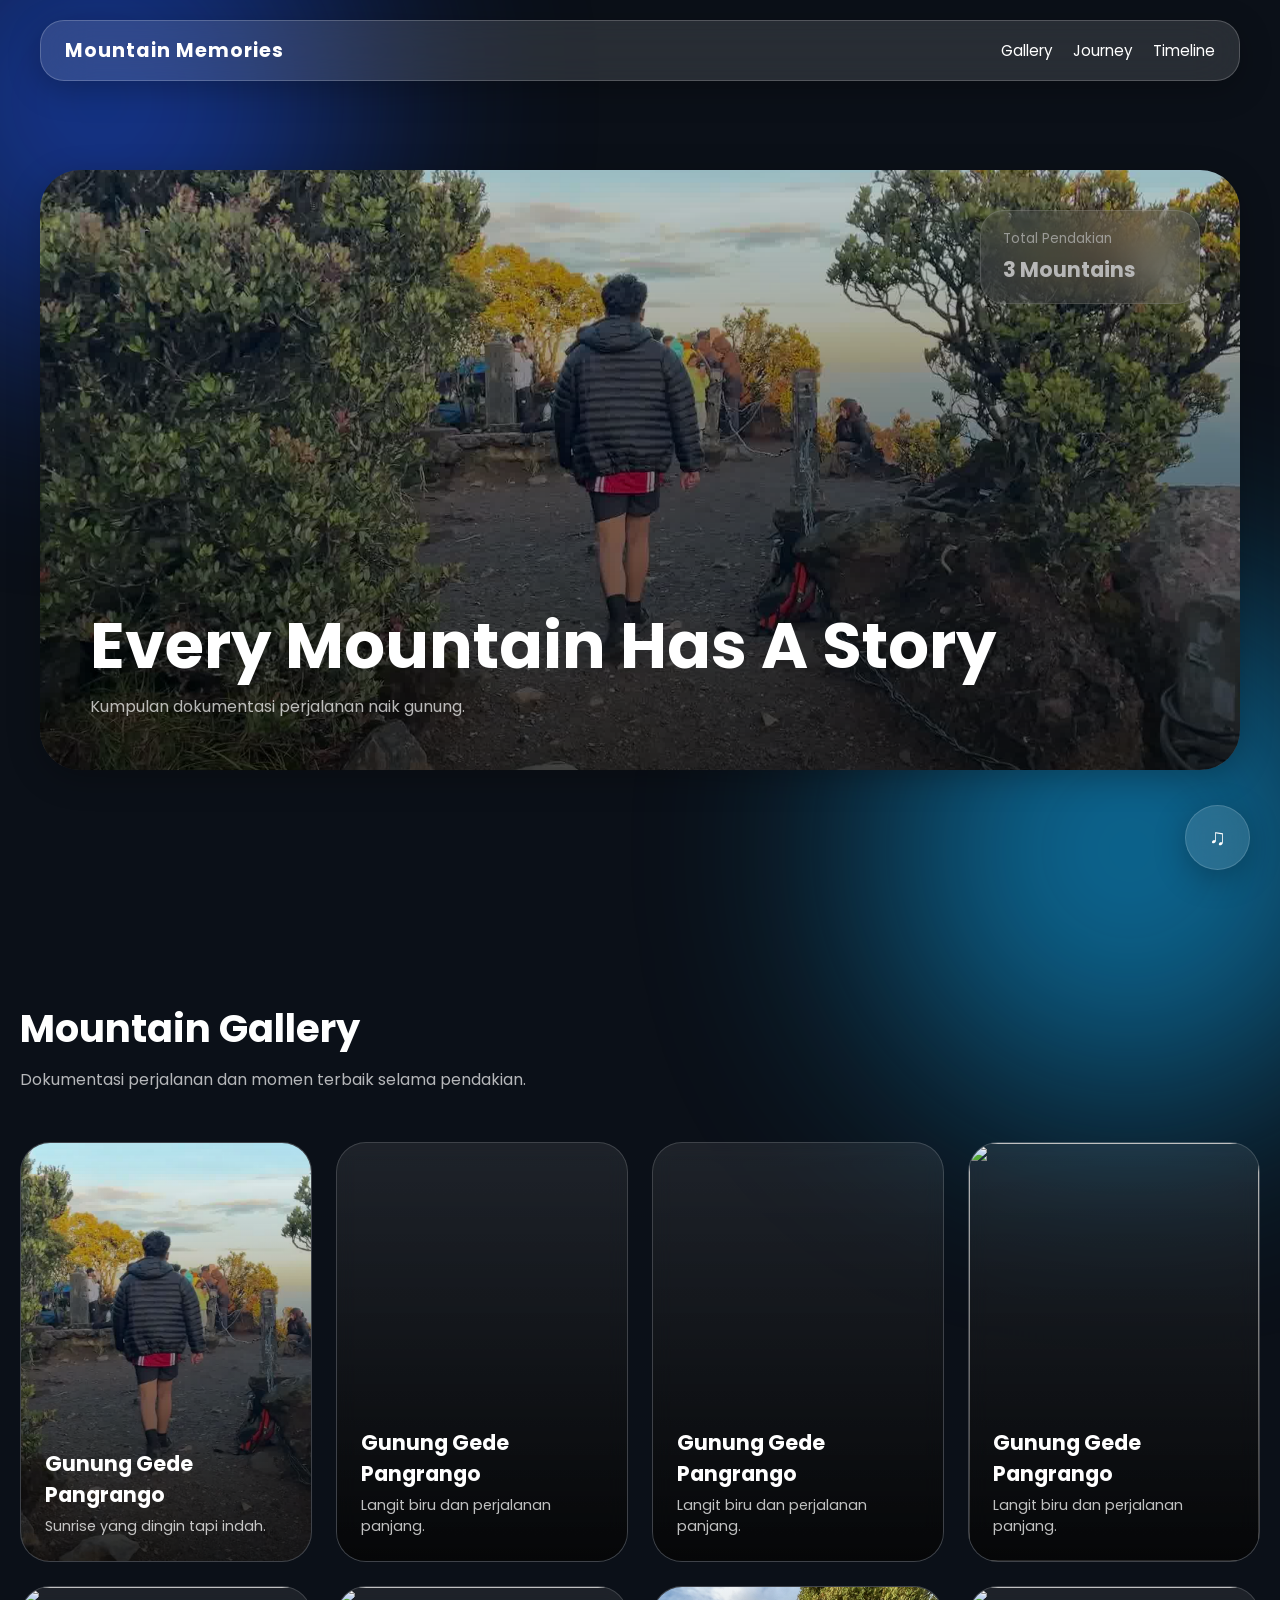
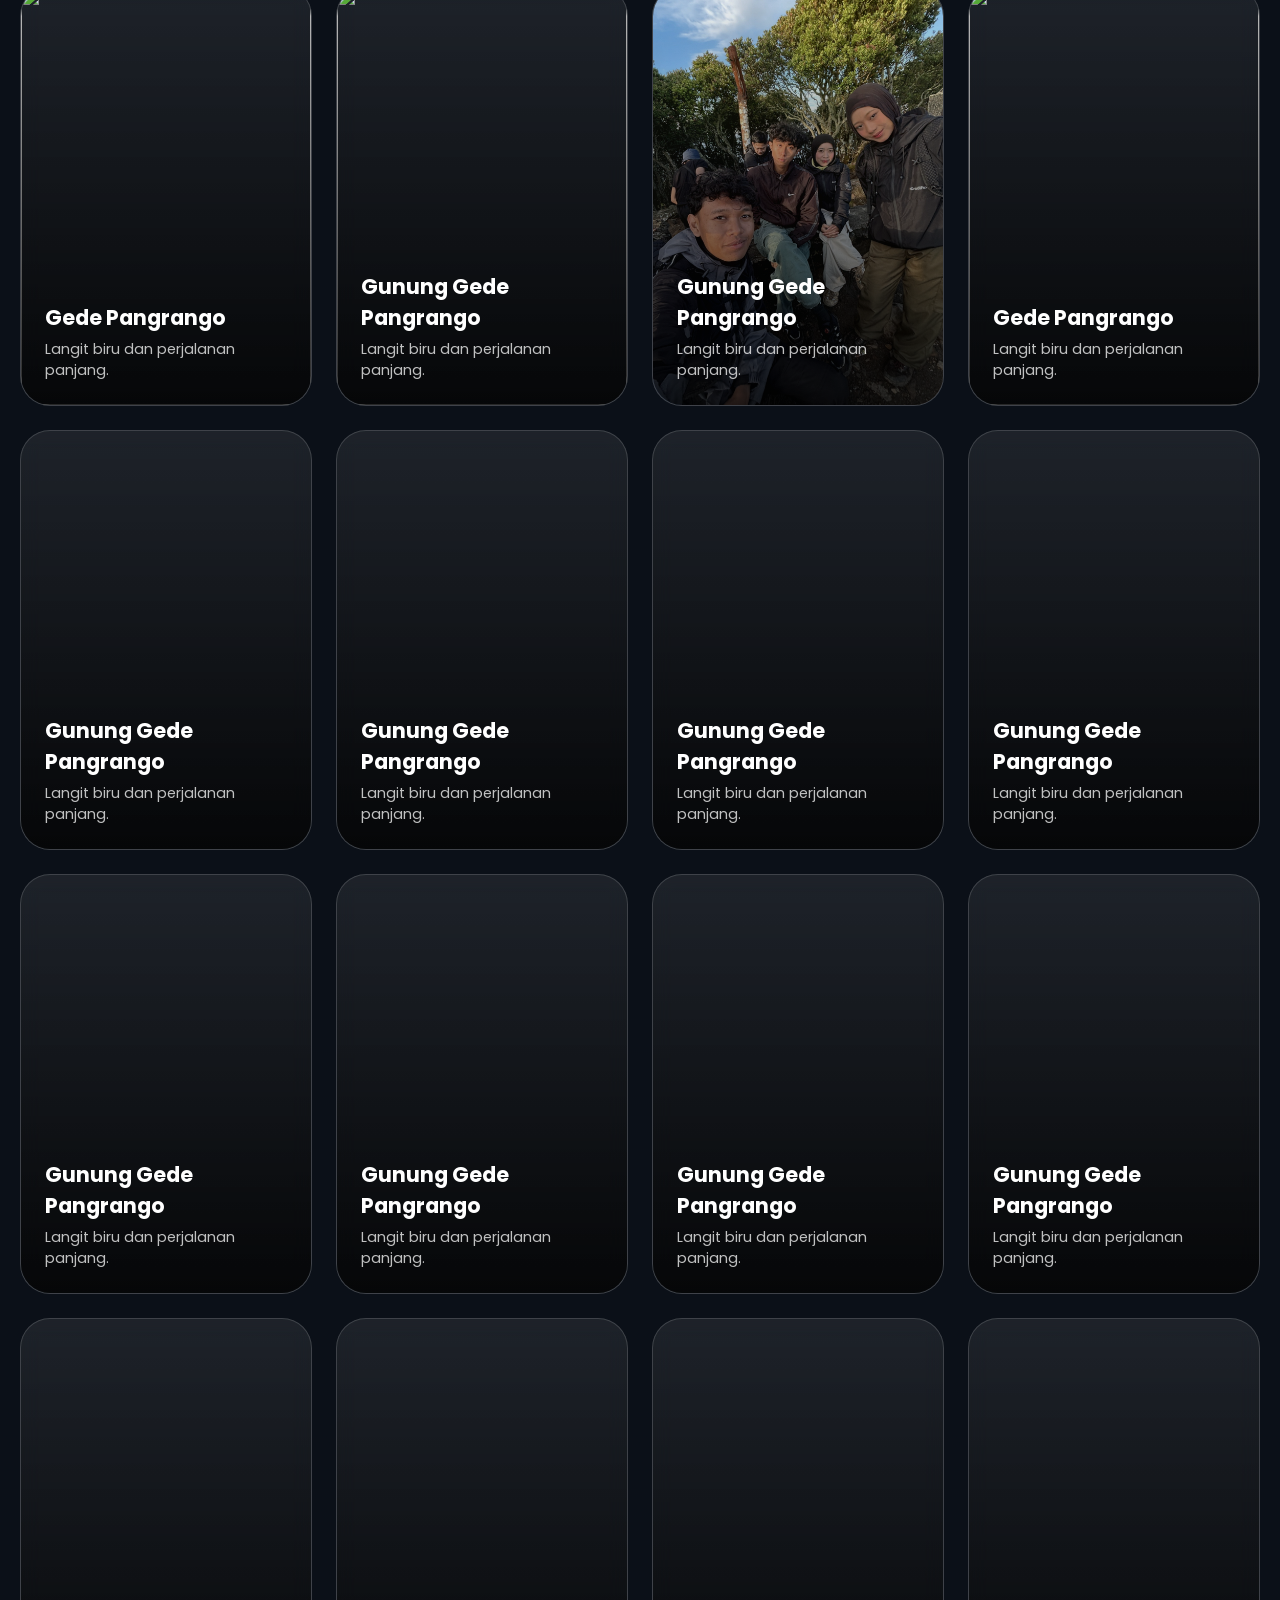
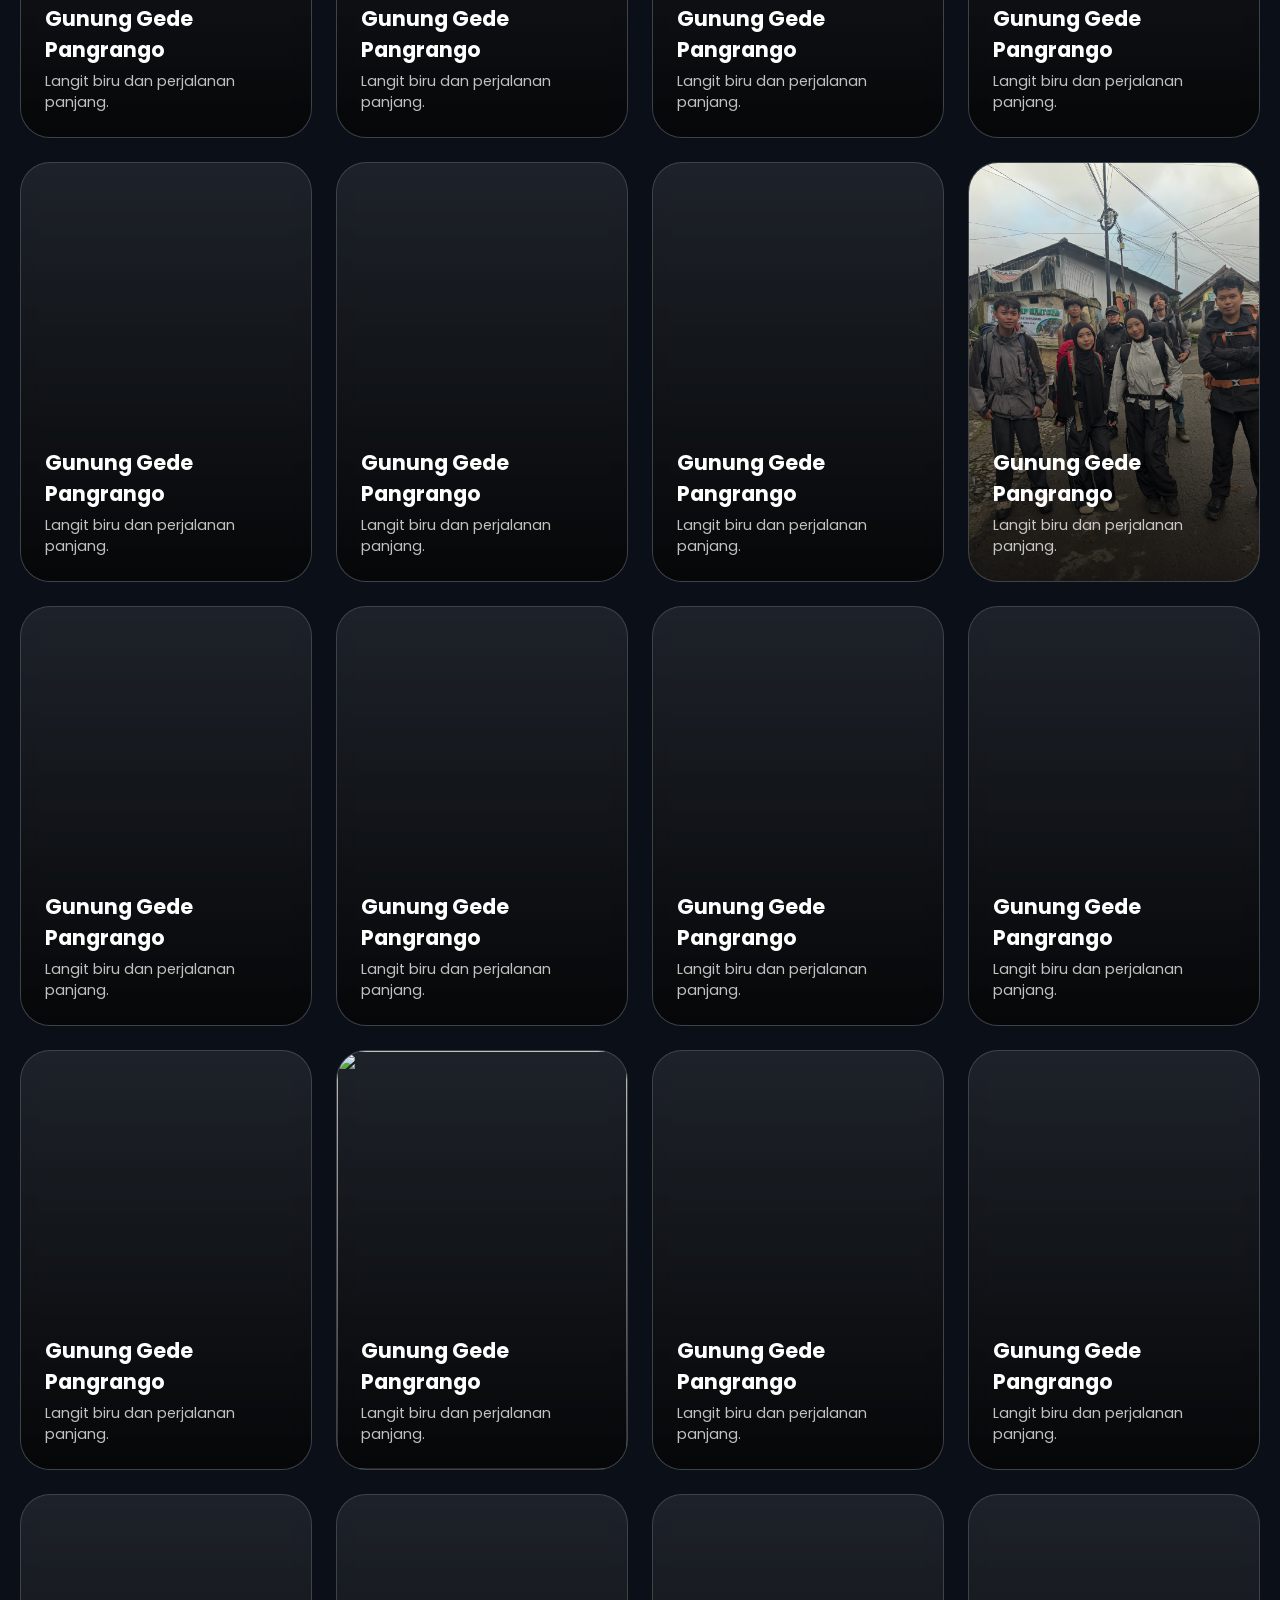
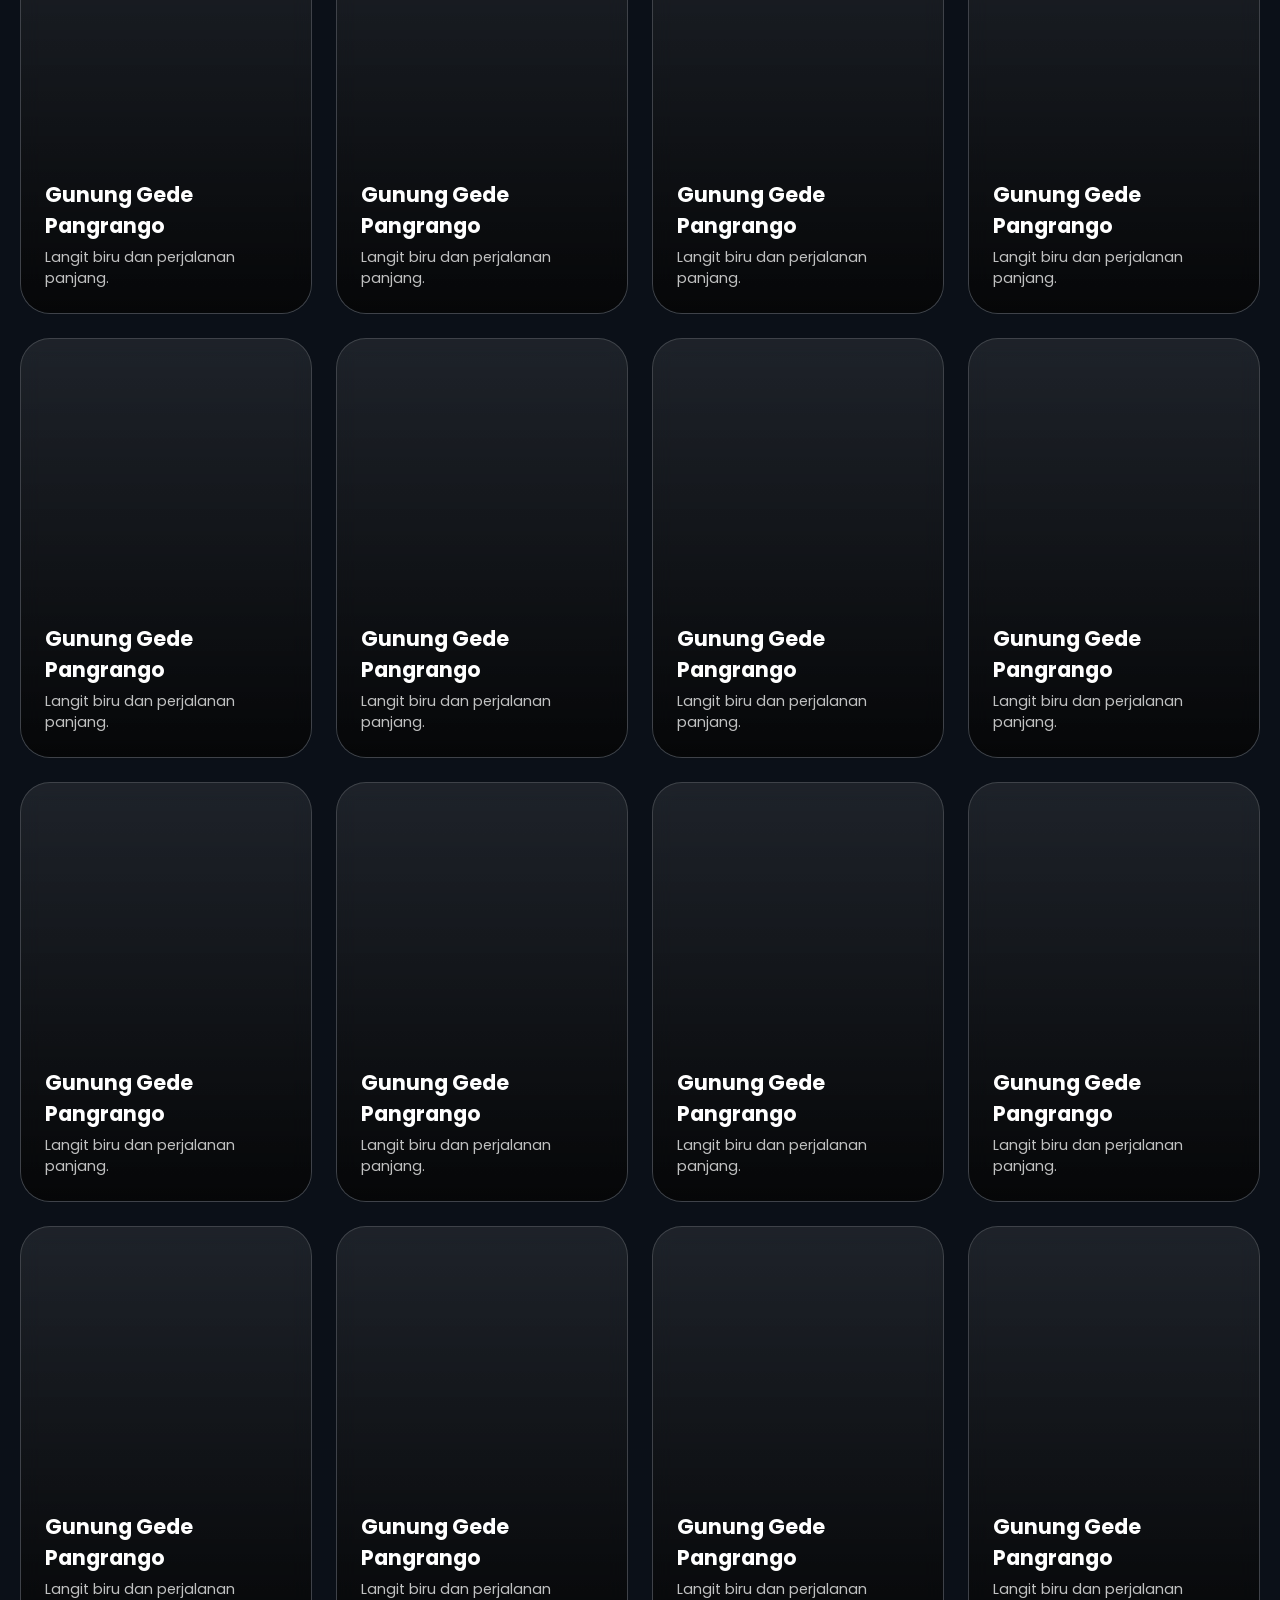
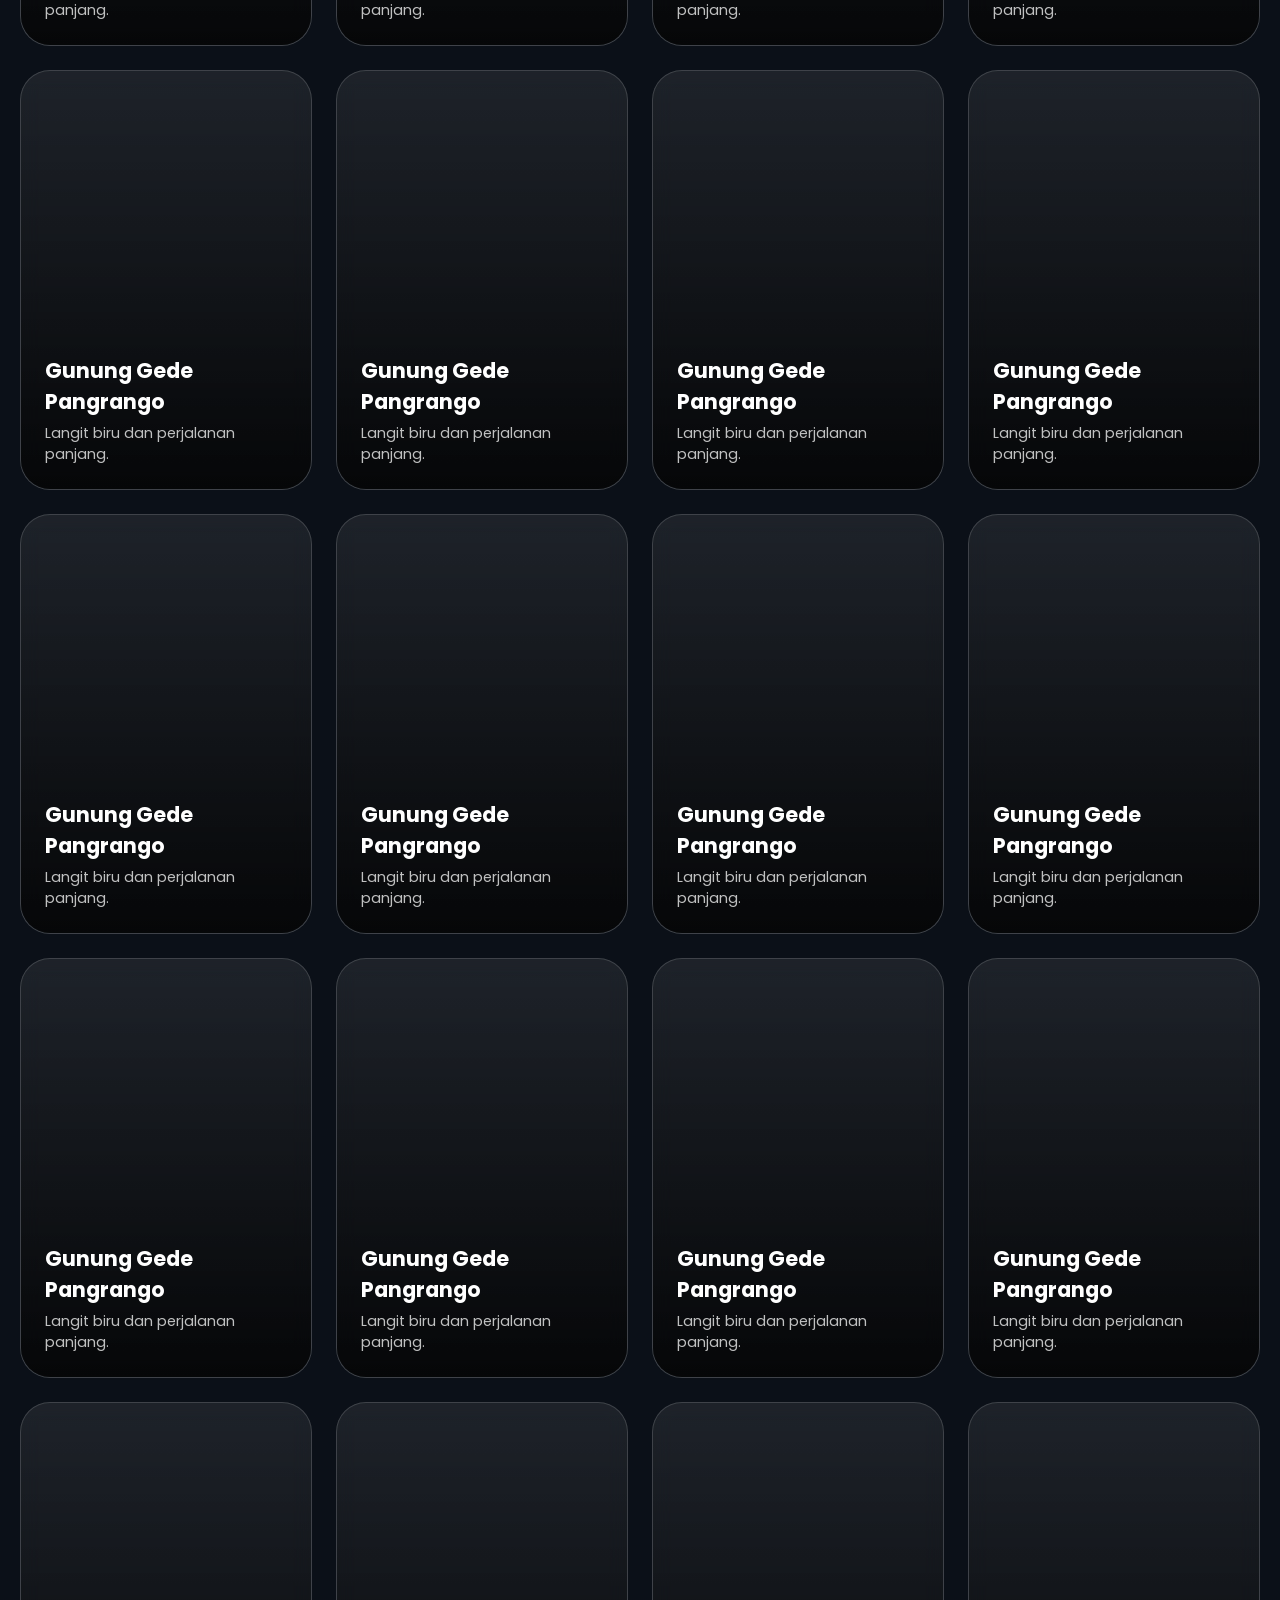
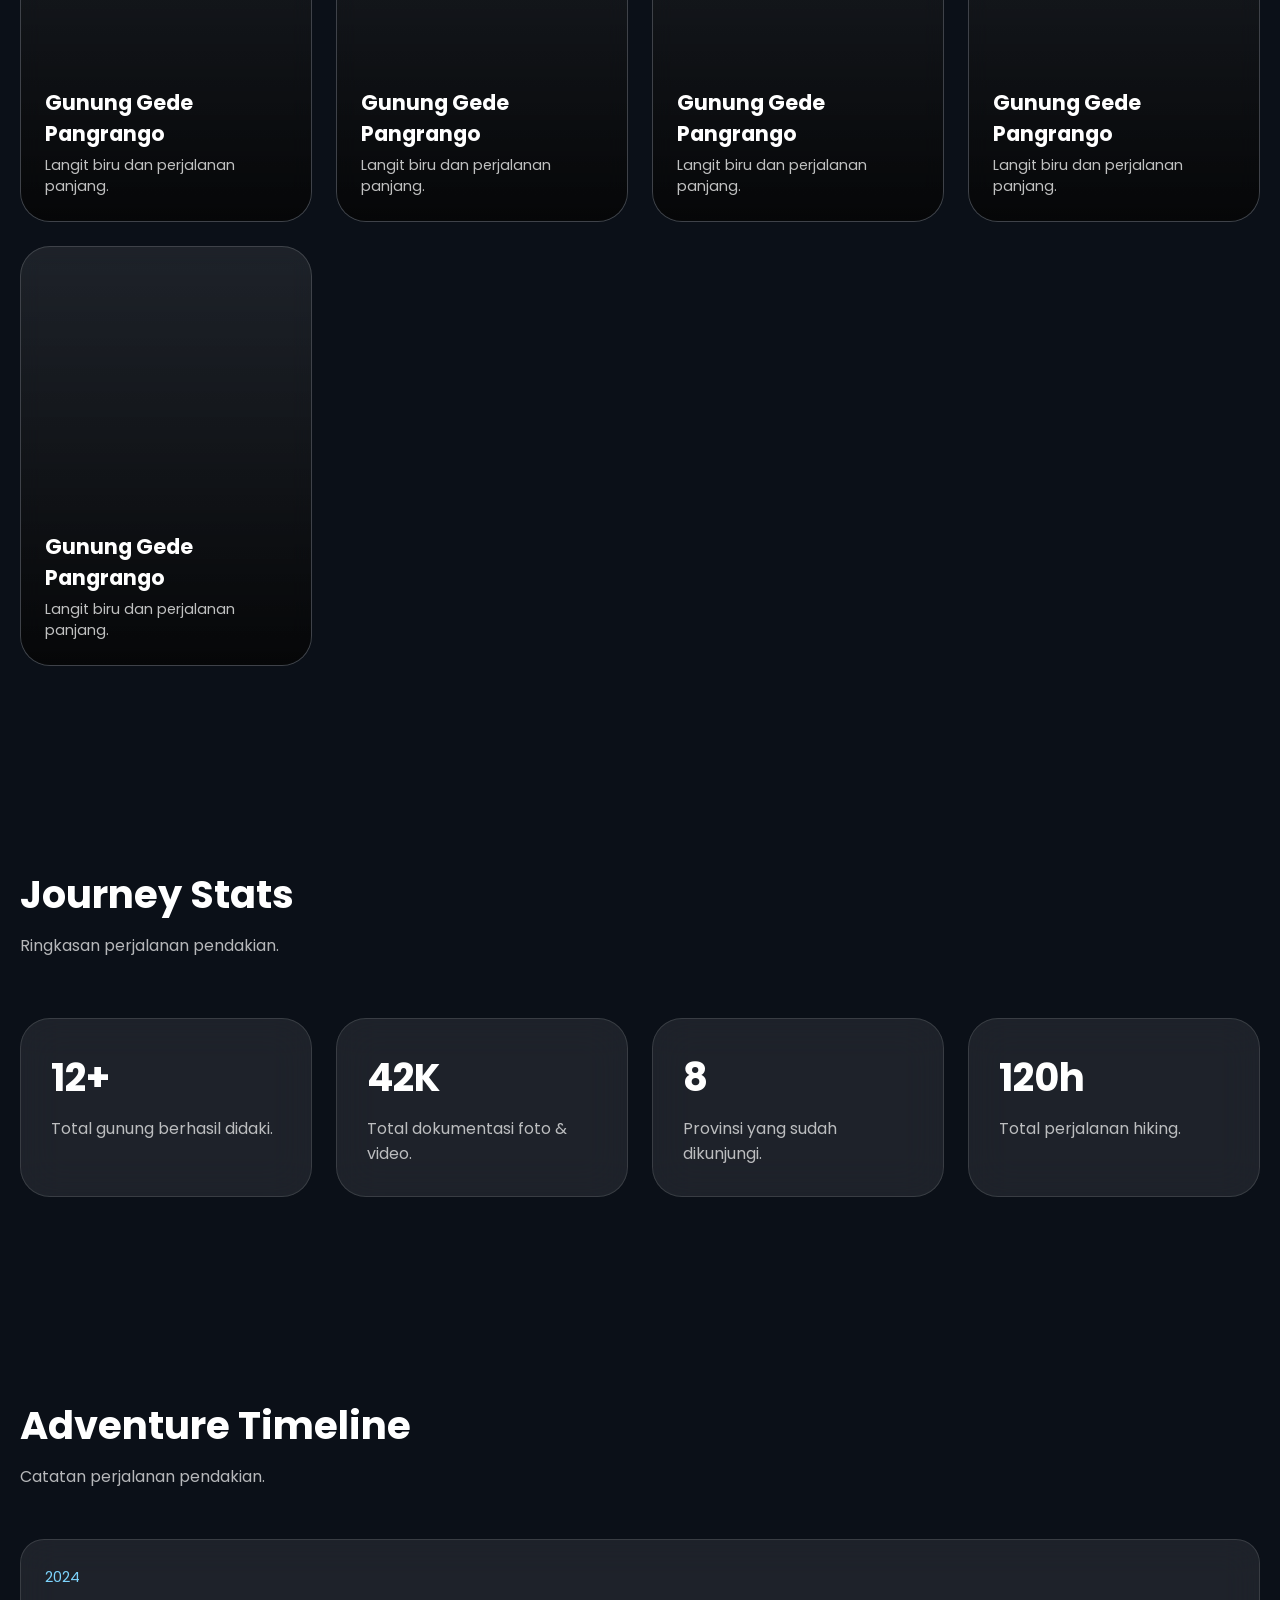
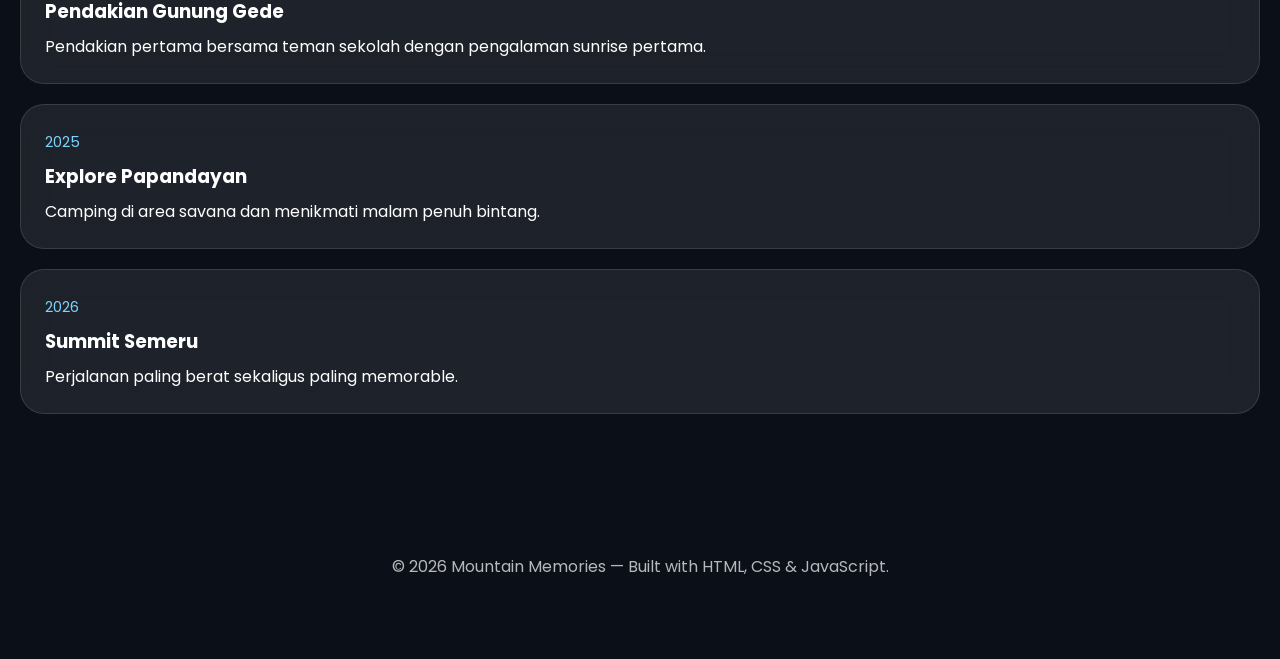
==== commit 09bc84be: "update gallery 4" ====
--- a/gallery/index.html
+++ b/gallery/index.html
@@ -659,7 +659,7 @@
 
     <!-- LANDSCAPE -->
     <div class="gallery-card landscape reveal">
-      <img src="">
+      <img src="images/1 (65).jpeg">
 
       <div class="gallery-content">
         <h3>Gunung Gede Pangrango</h3>
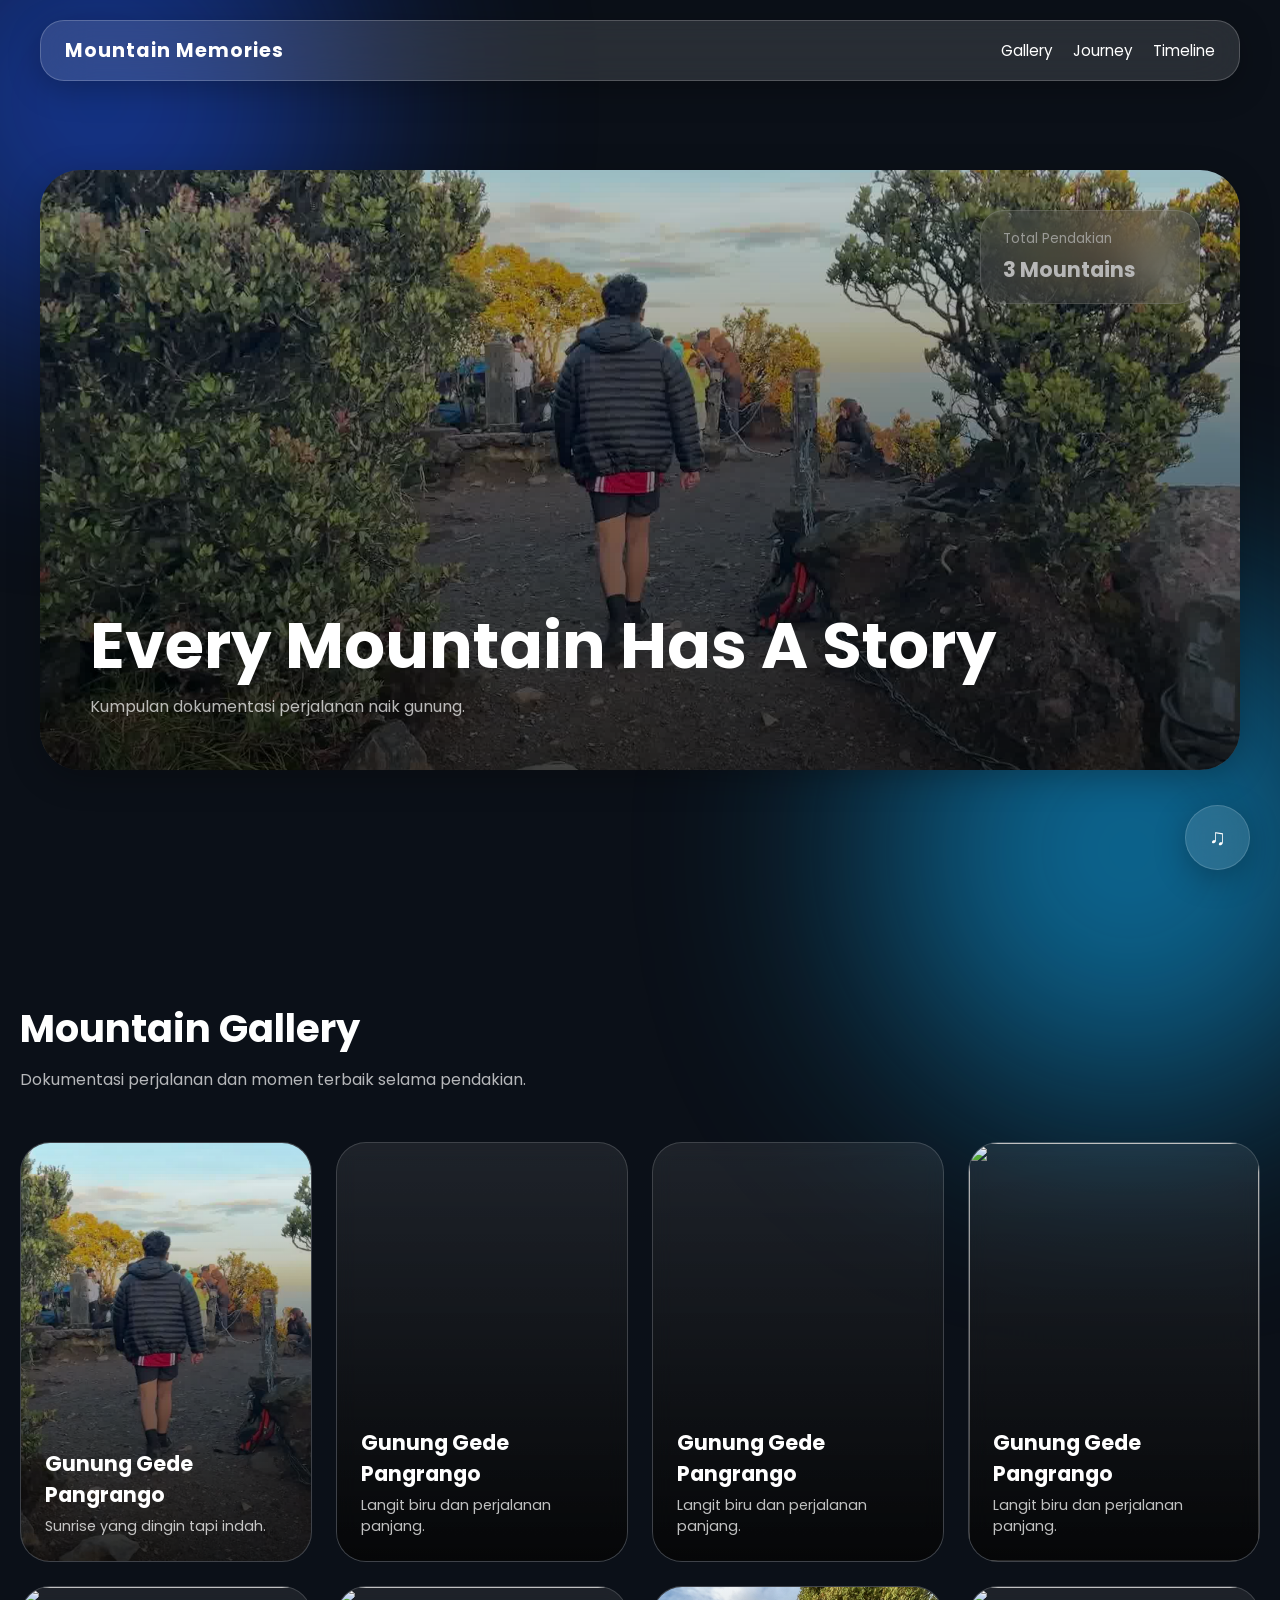
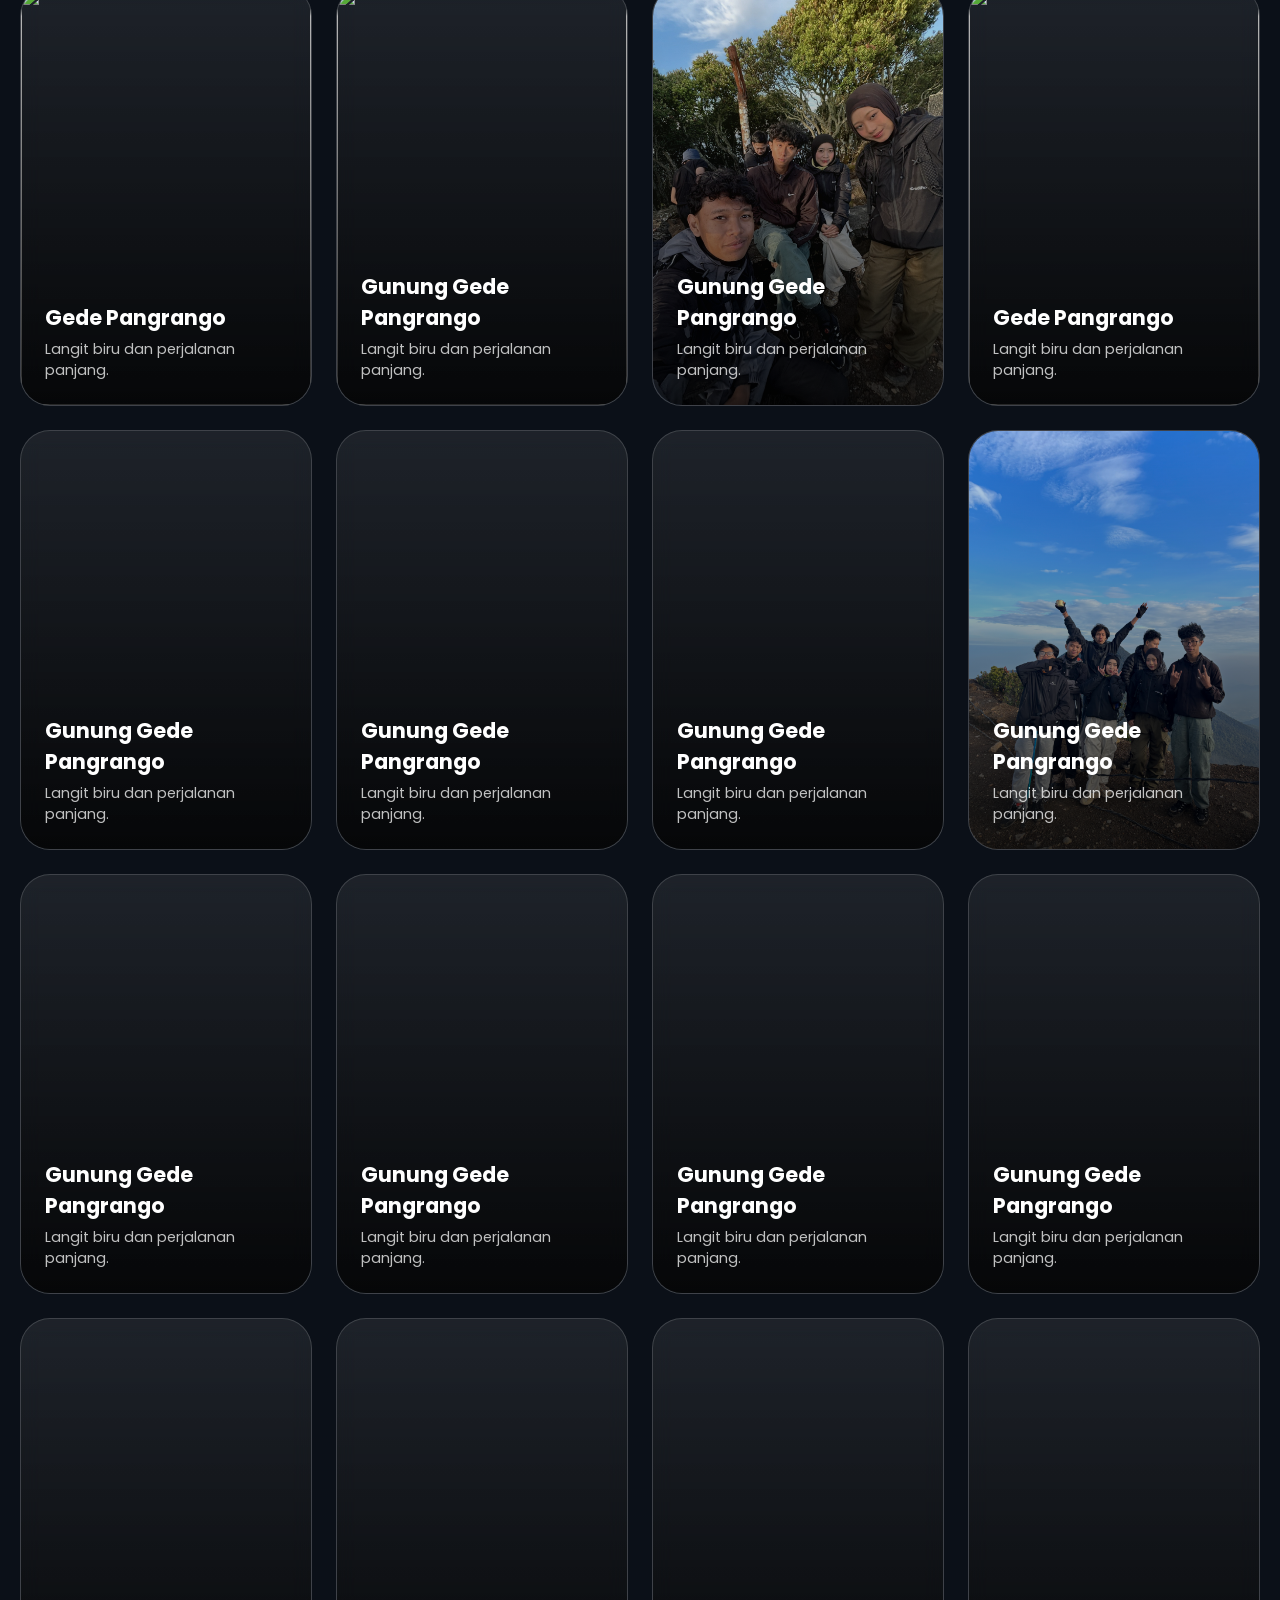
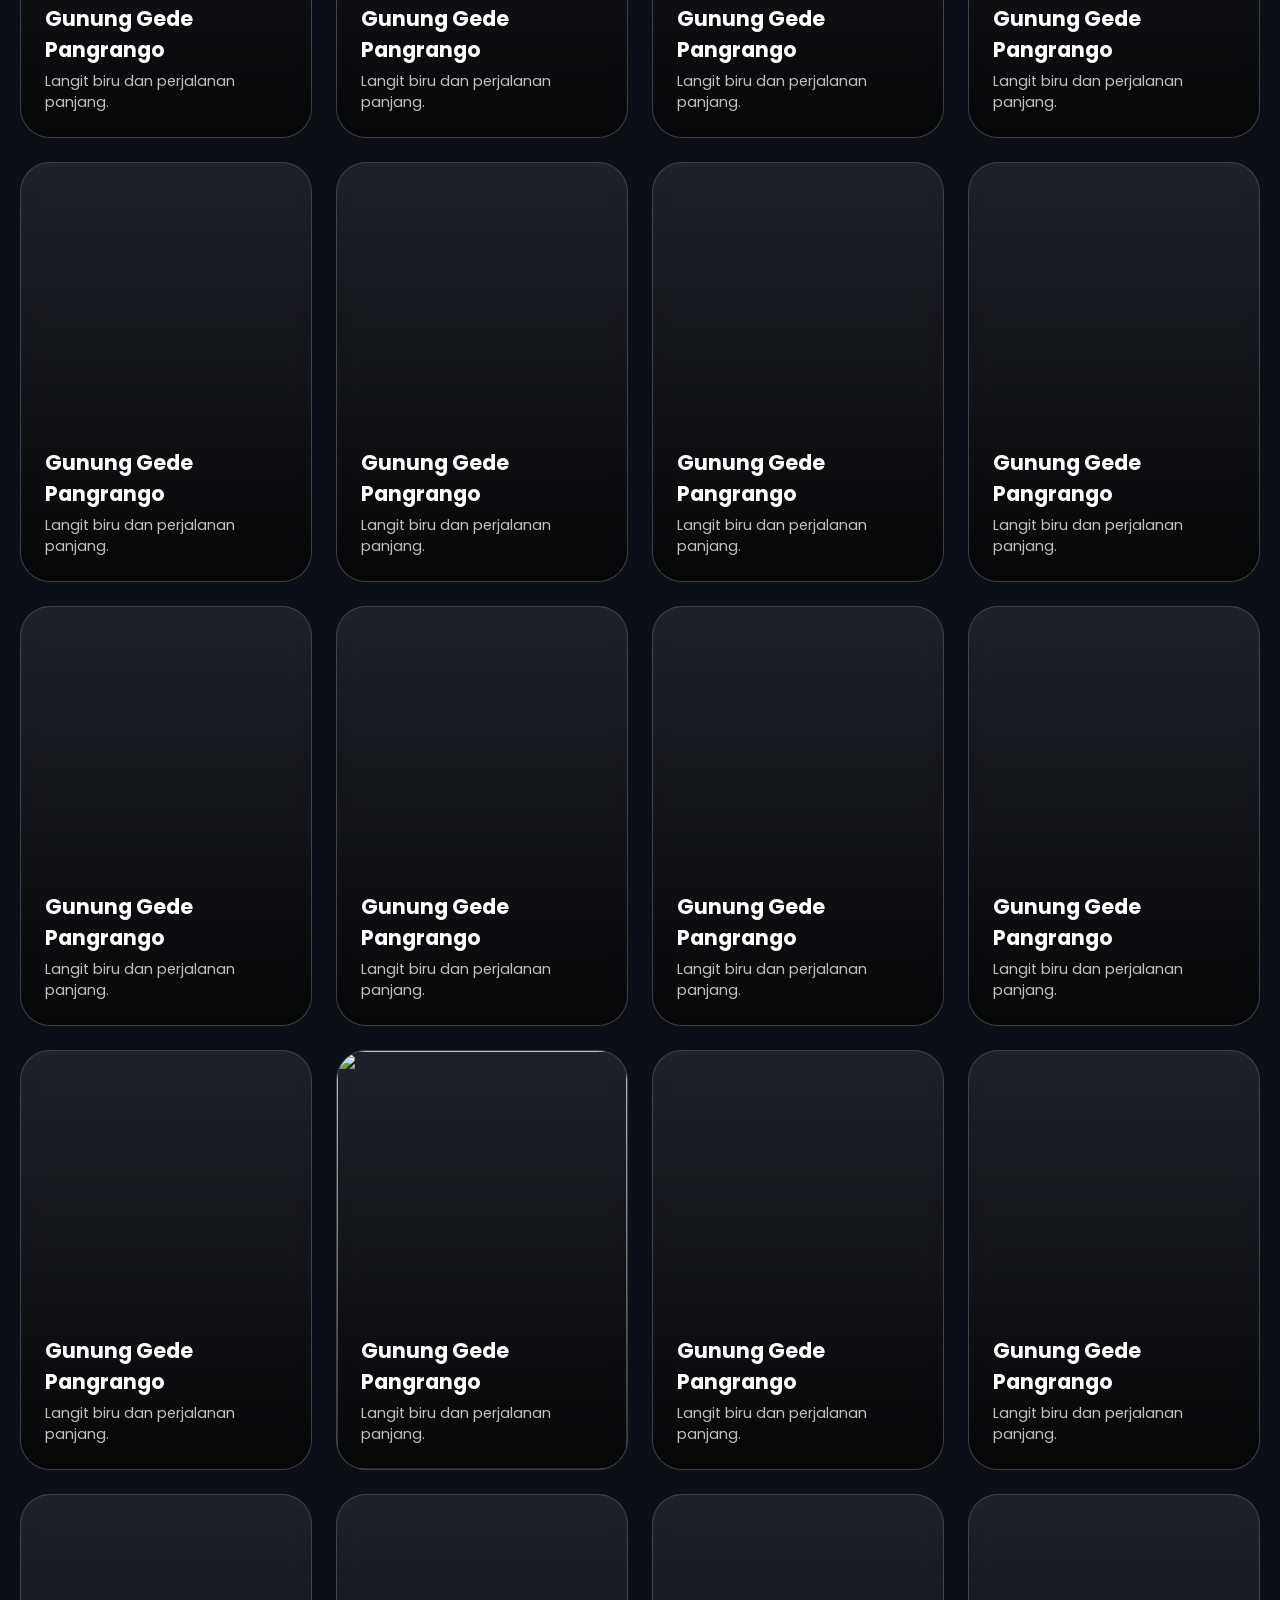
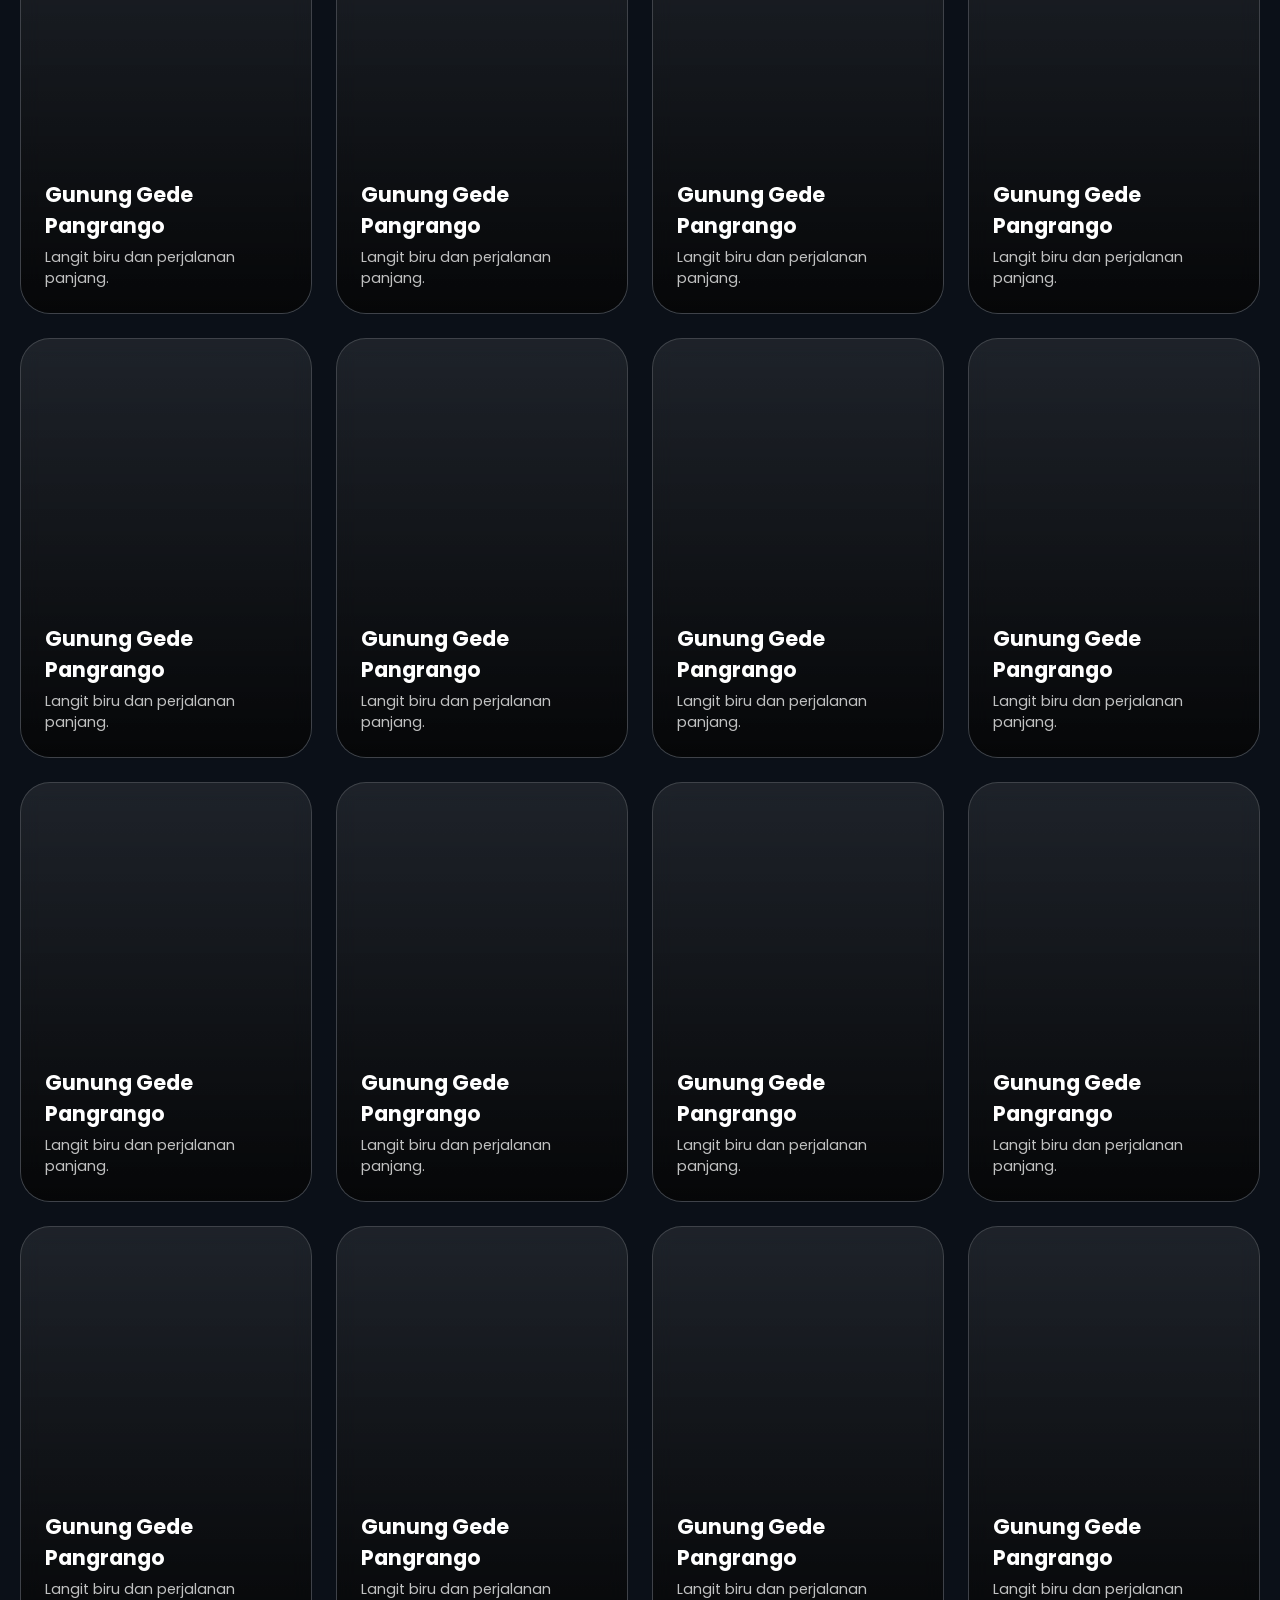
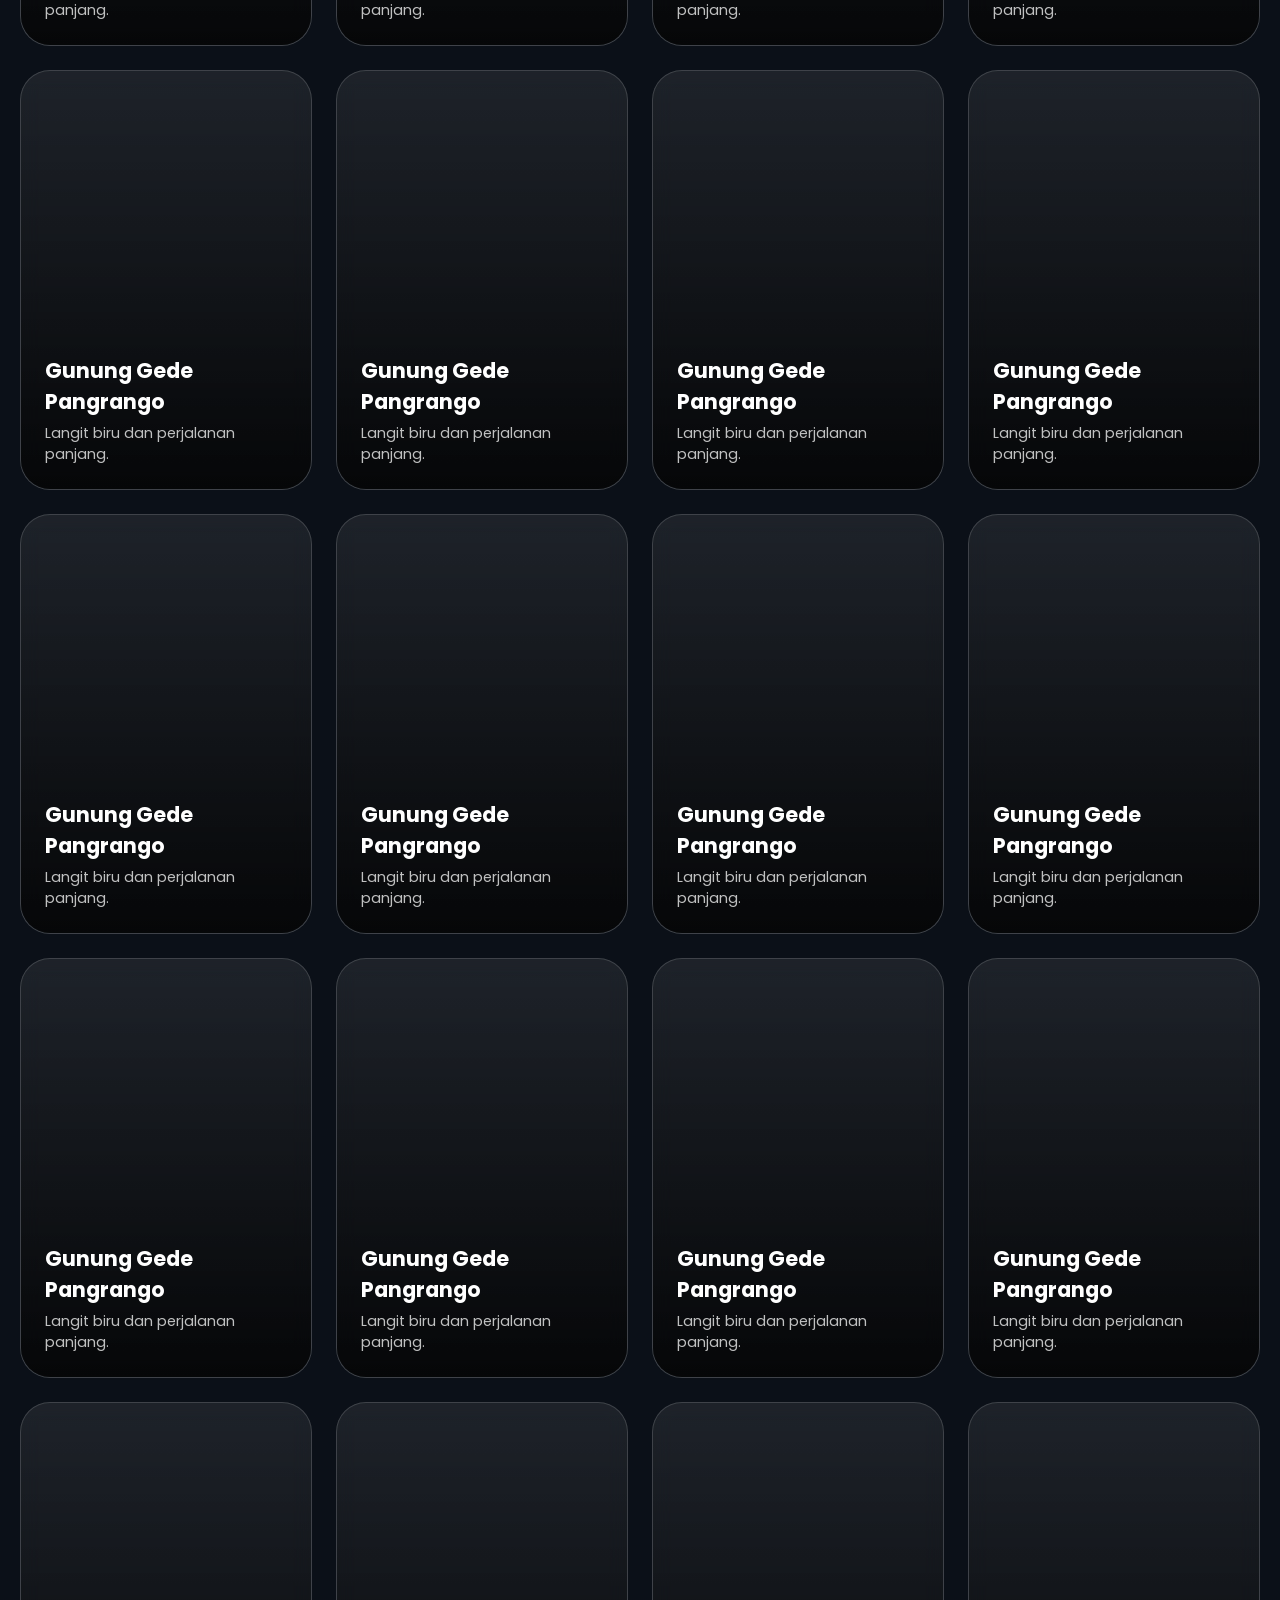
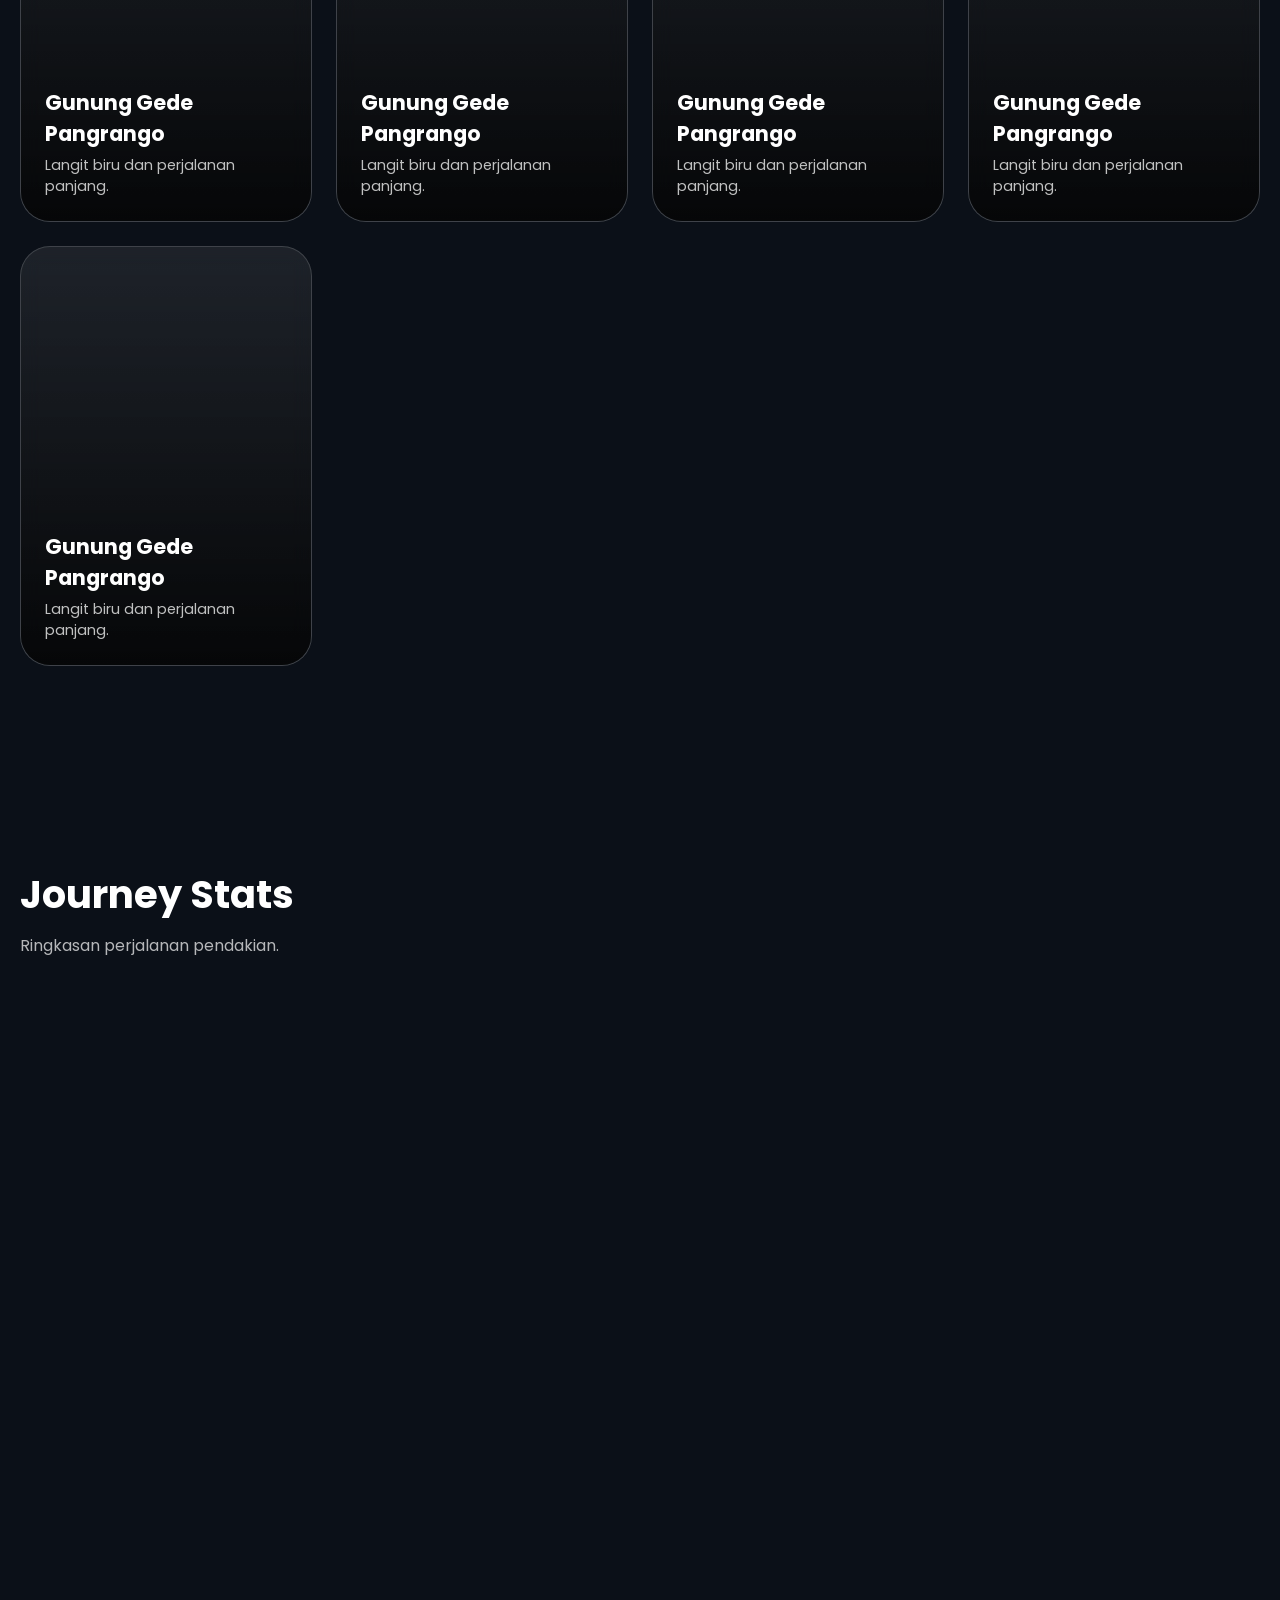
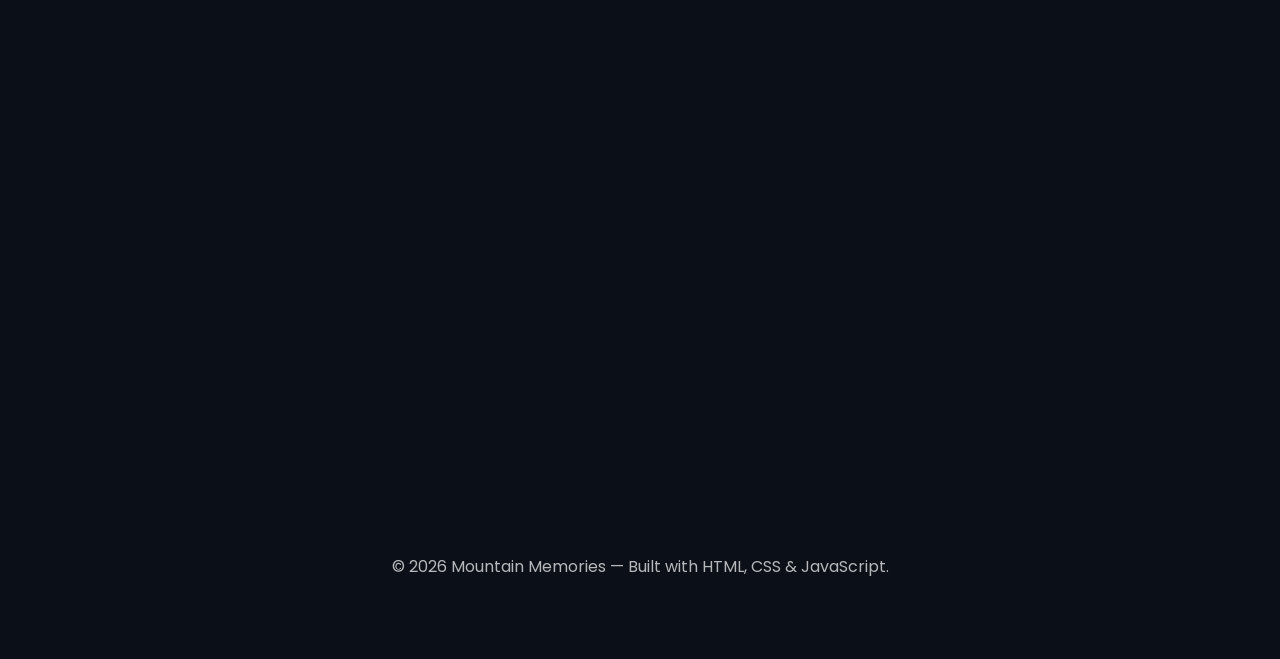
==== commit c42126fa: "update gallery 5" ====
--- a/gallery/index.html
+++ b/gallery/index.html
@@ -610,6 +610,28 @@
   }
 }
 
+/* ========================= */
+/* MUSIC ANIMATION */
+/* ========================= */
+
+.music-btn.playing{
+
+  animation: spinMusic 4s linear infinite;
+
+}
+
+@keyframes spinMusic{
+
+  from{
+    transform: rotate(0deg);
+  }
+
+  to{
+    transform: rotate(360deg);
+  }
+
+}
+
 
   </style>
 </head>
@@ -1313,7 +1335,10 @@
     <img src="" alt="Preview">
   </div>
 
-  <button class="music-btn">♫</button>
+<!-- MUSIC BUTTON --> 
+ <button class="music-btn" id="musicBtn"> ♫ </button> 
+ <!-- AUDIO --> 
+<audio id="bgMusic" autoplay loop muted playsinline > <source src="music/1 (1).mp3" type="audio/mp3"> </audio>
 
   
 
@@ -1473,6 +1498,91 @@
 
 });
 
+
+/* ========================= */
+/* AUTO PLAY MUSIC */
+/* ========================= */
+
+const bgMusic =
+document.getElementById('bgMusic');
+
+const musicBtn =
+document.getElementById('musicBtn');
+
+/* ========================= */
+/* FORCE AUTOPLAY */
+/* ========================= */
+
+window.addEventListener('load', () => {
+
+  bgMusic.play().catch(() => {
+
+    console.log('Autoplay blocked');
+
+  });
+
+});
+
+/* ========================= */
+/* AUTO UNMUTE */
+/* ========================= */
+
+function activateMusic(){
+
+  bgMusic.muted = false;
+
+  bgMusic.play();
+
+  musicBtn.classList.add('playing');
+
+  document.removeEventListener(
+    'click',
+    activateMusic
+  );
+
+  document.removeEventListener(
+    'touchstart',
+    activateMusic
+  );
+
+}
+
+/* USER FIRST INTERACTION */
+
+document.addEventListener(
+  'click',
+  activateMusic
+);
+
+document.addEventListener(
+  'touchstart',
+  activateMusic
+);
+
+/* ========================= */
+/* BUTTON CONTROL */
+/* ========================= */
+
+musicBtn.addEventListener('click', () => {
+
+  if(bgMusic.paused){
+
+    bgMusic.play();
+
+    musicBtn.classList.add('playing');
+
+  }
+
+  else{
+
+    bgMusic.pause();
+
+    musicBtn.classList.remove('playing');
+
+  }
+
+});
+
 </script>
 
 </body>
